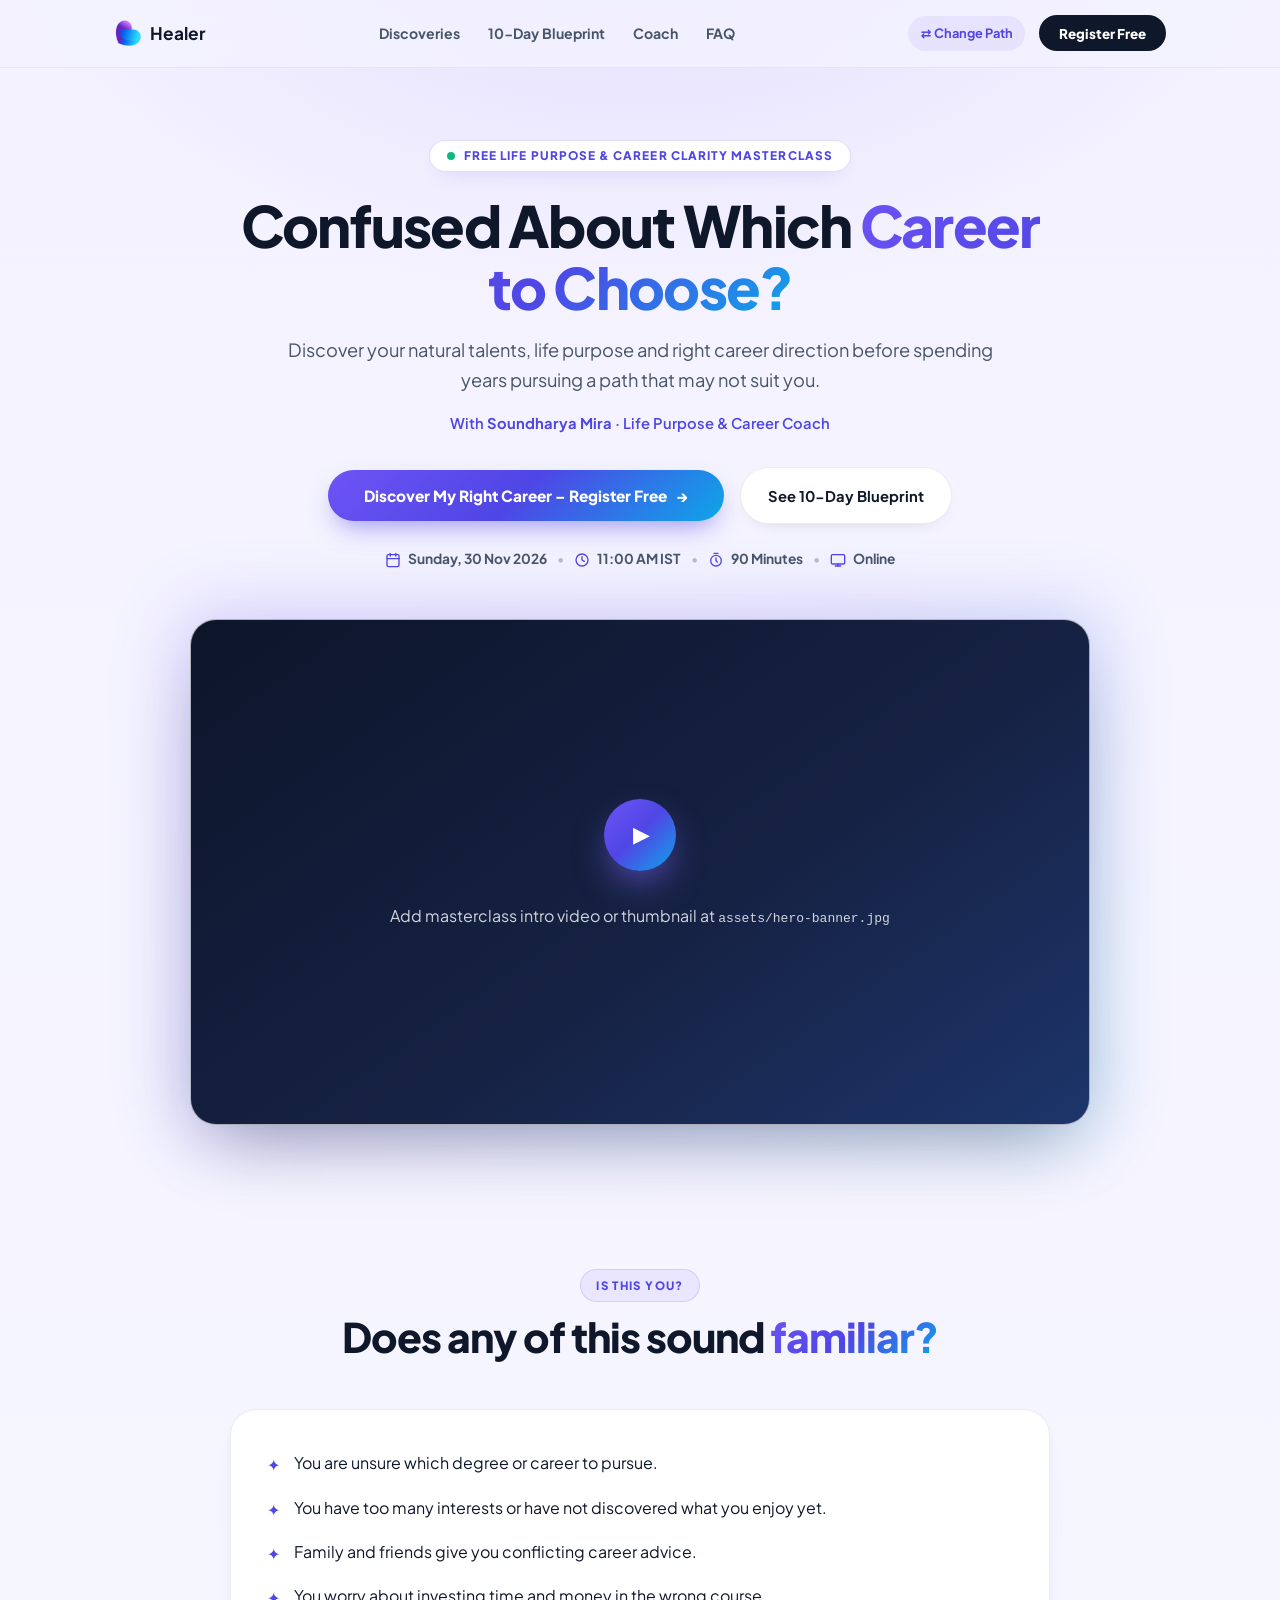
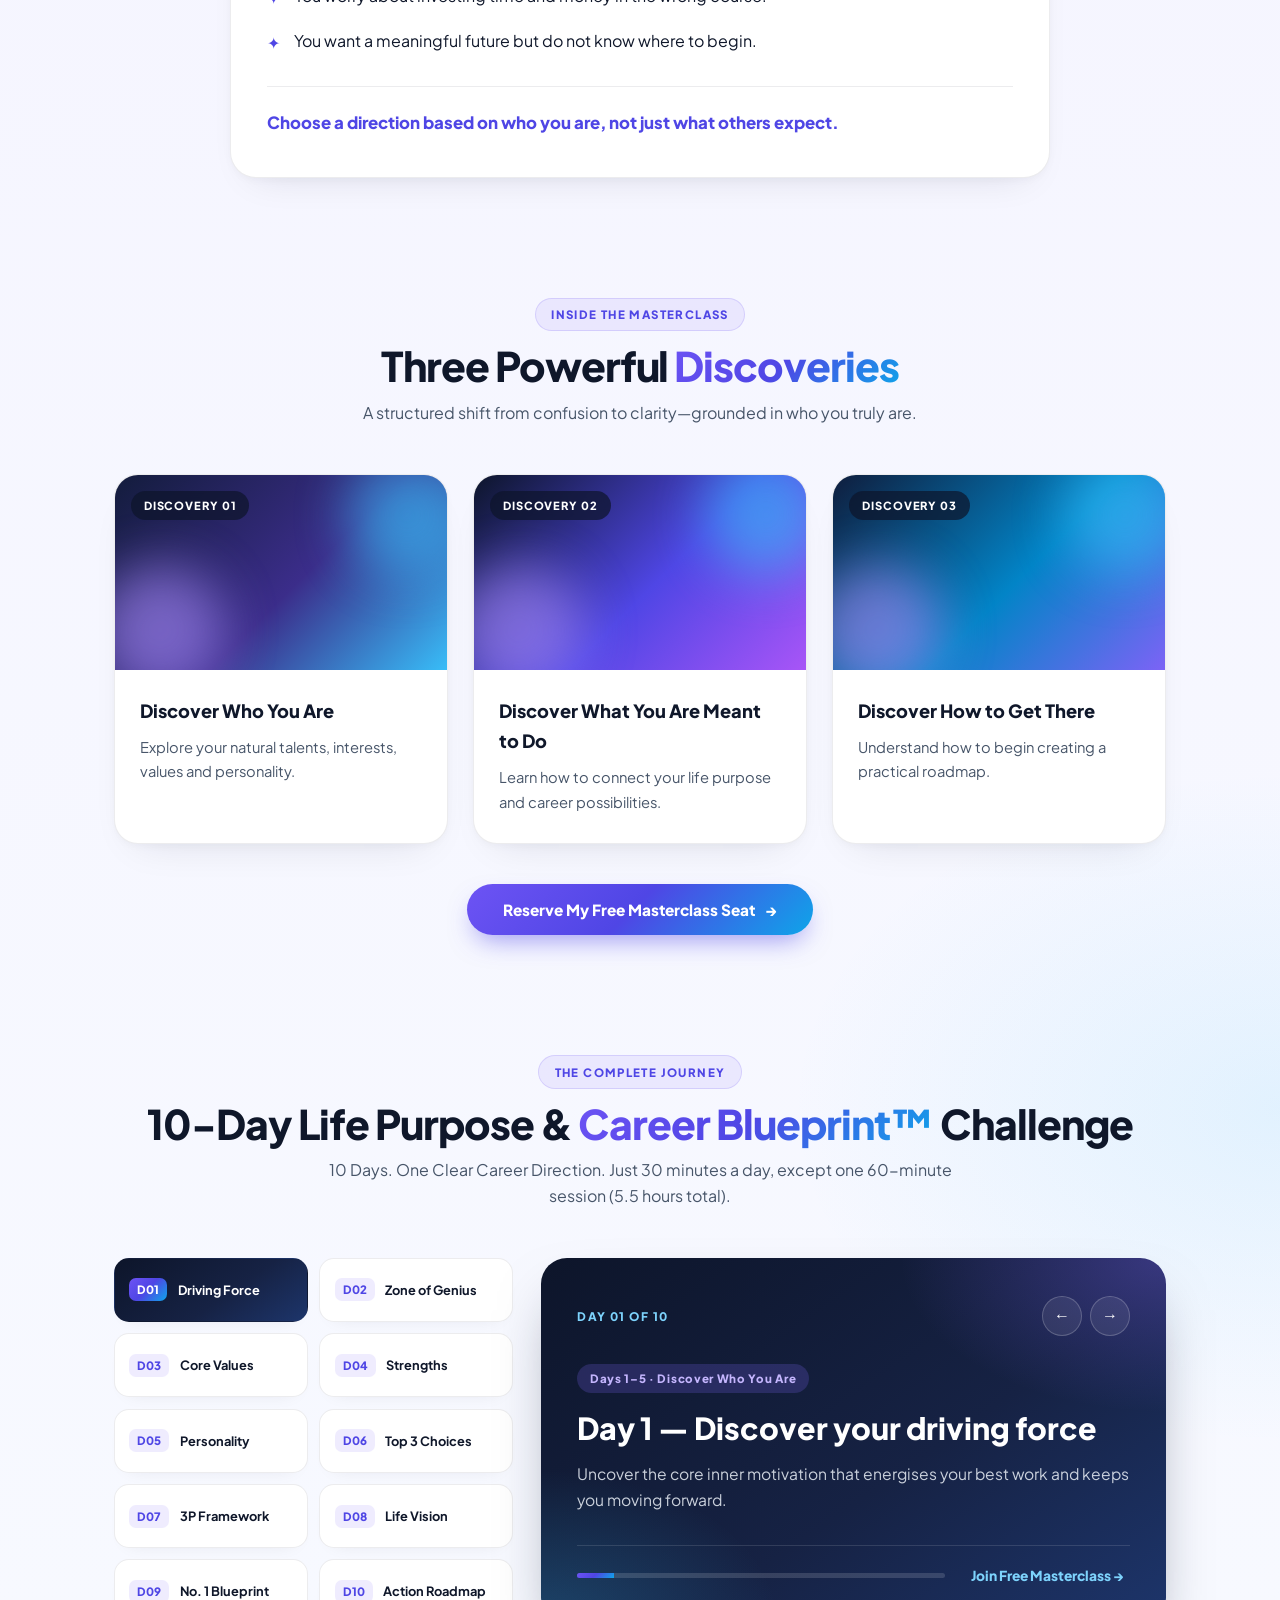
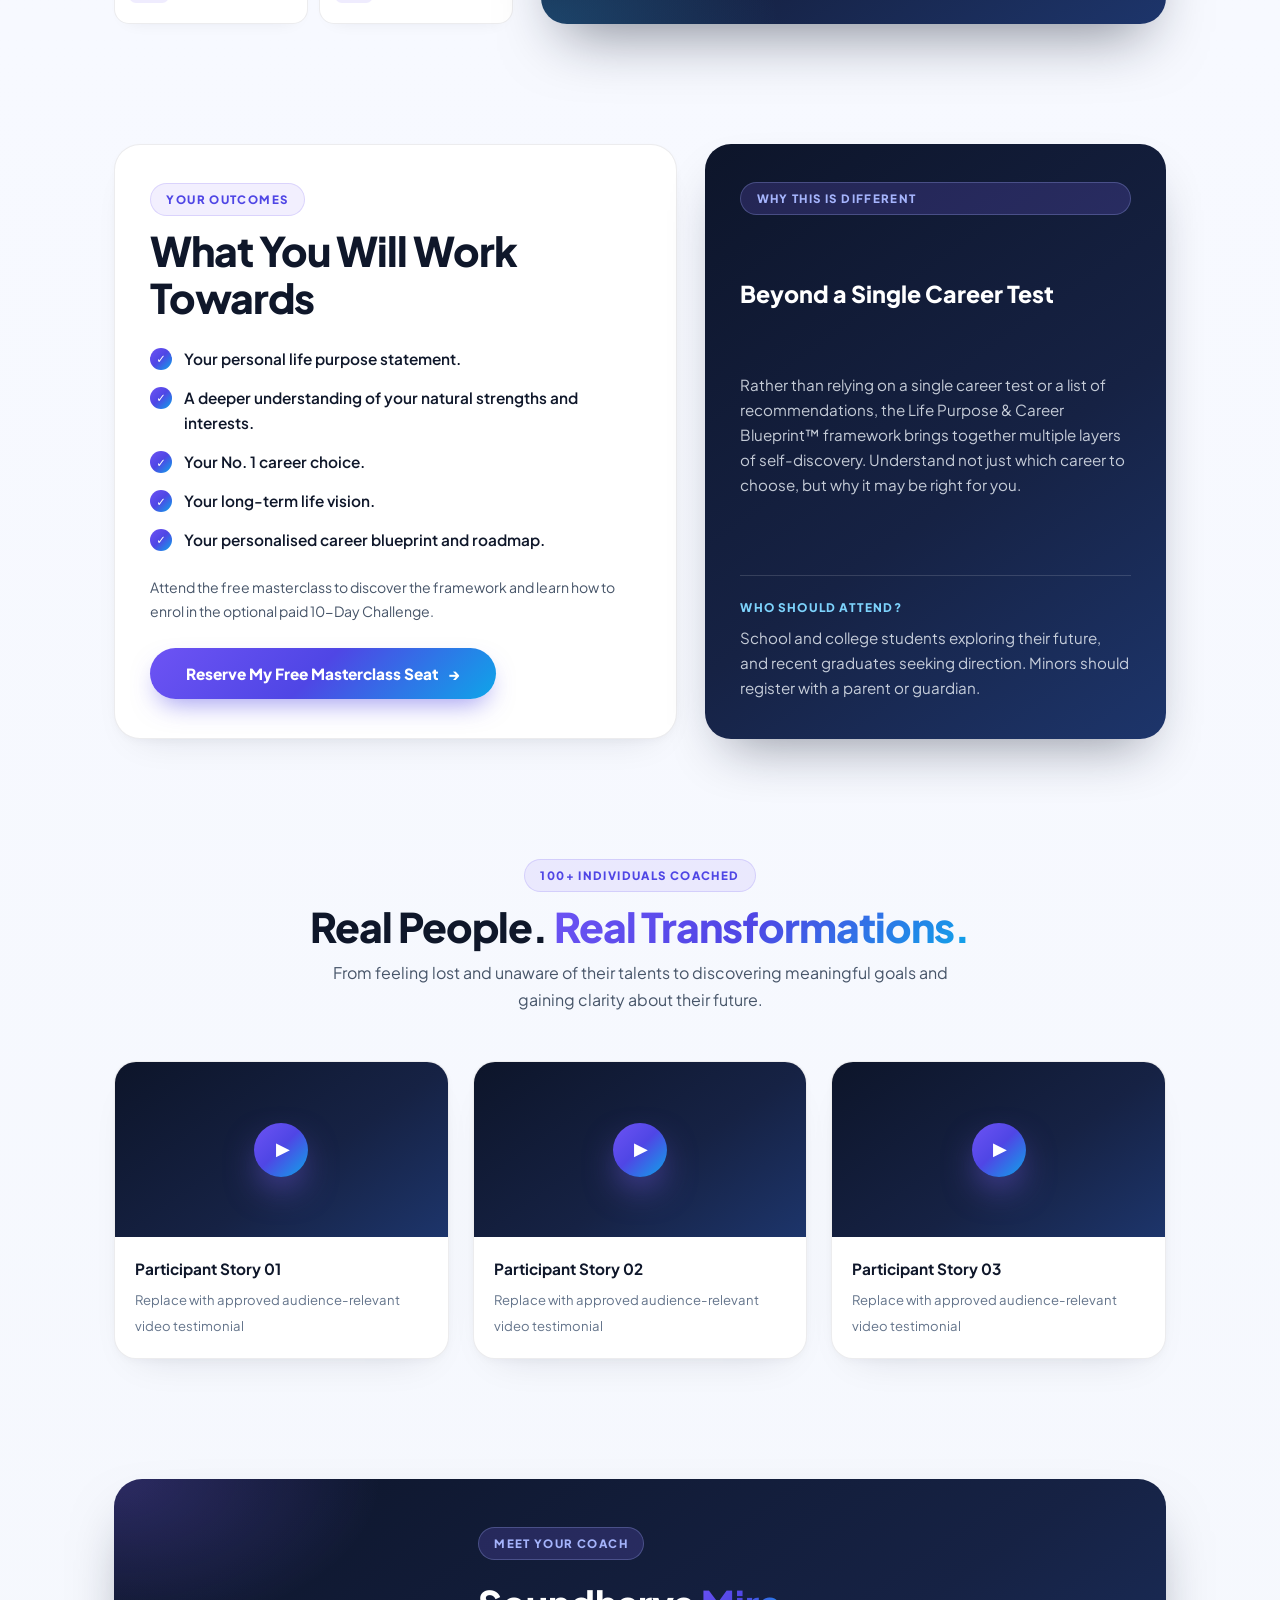
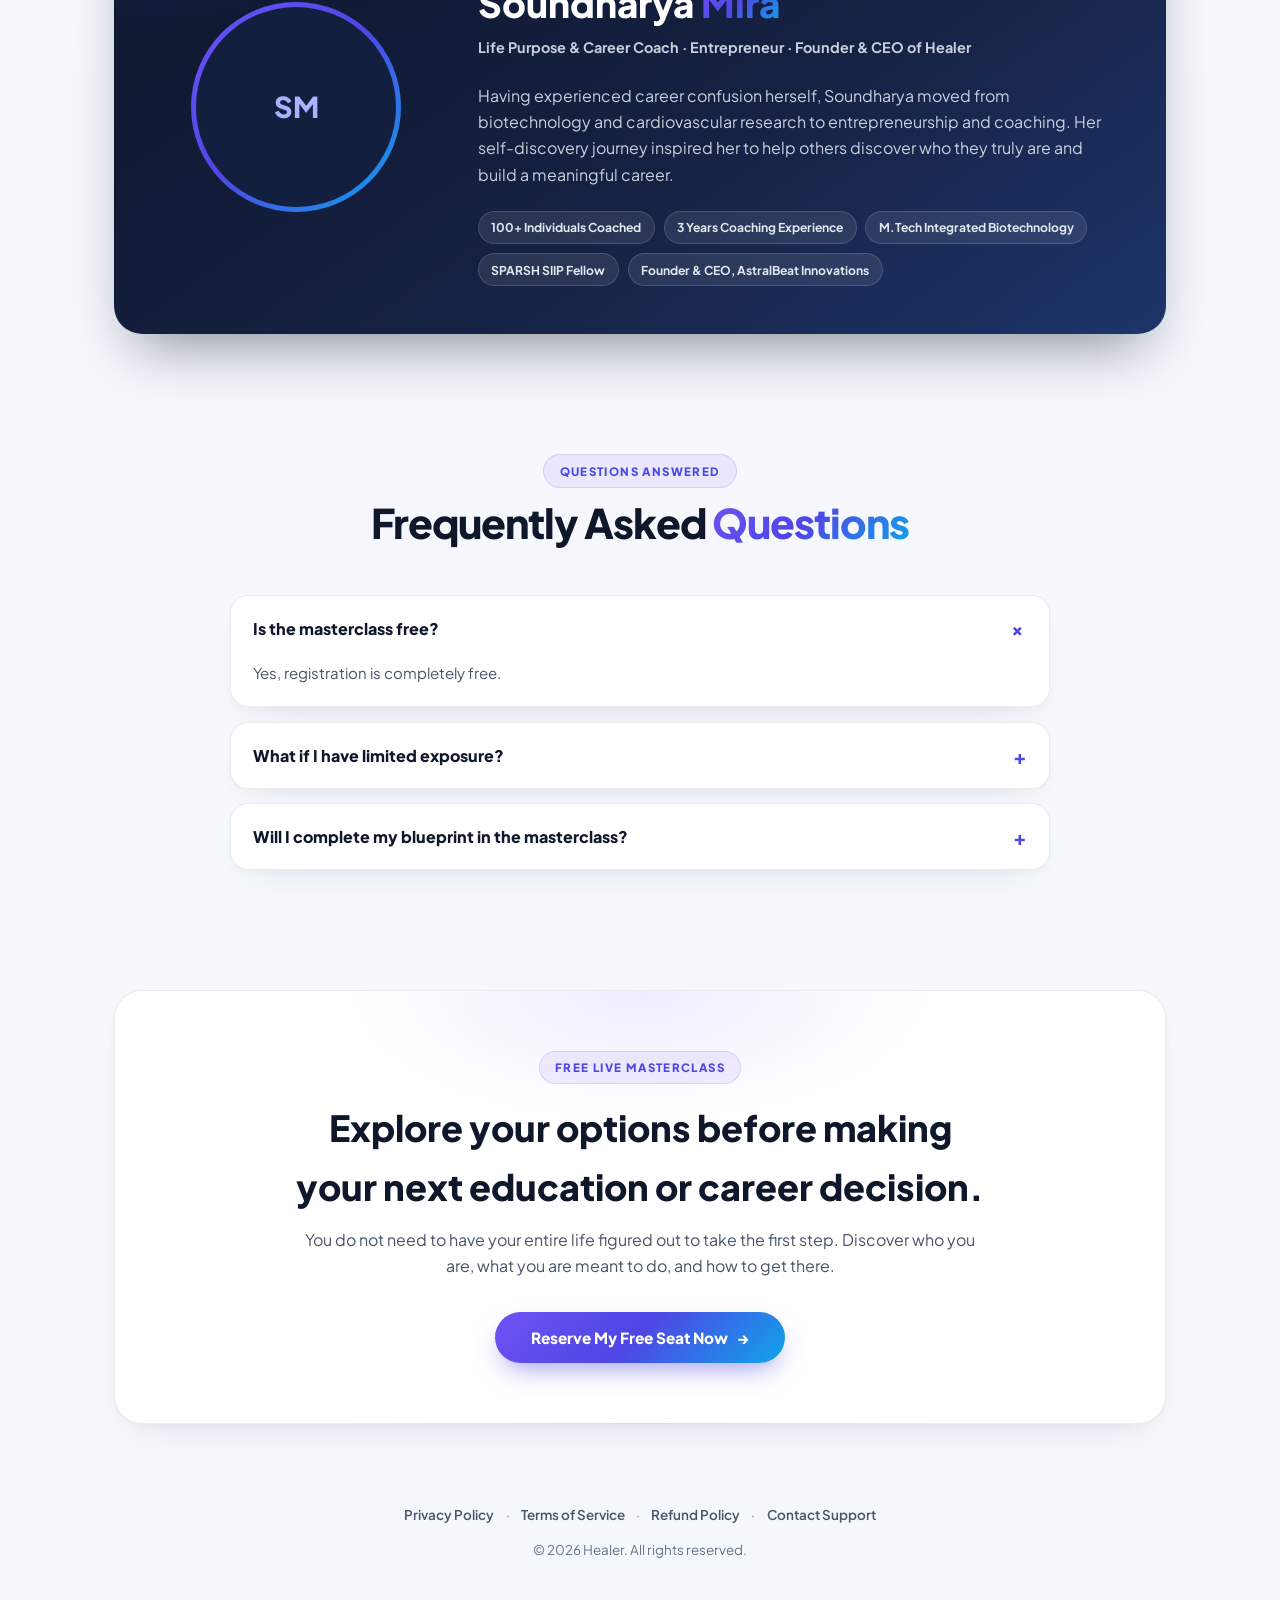
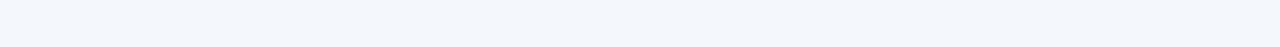
==== workshop.html @ d1a36151 "Redesigned overall website" ====
<!DOCTYPE html>
<html lang="en">

<head>
  <meta charset="UTF-8" />
  <meta name="viewport" content="width=device-width, initial-scale=1.0" />
  <title>Healer | FREE Life Purpose & Career Clarity Masterclass</title>
  <link rel="preconnect" href="https://fonts.googleapis.com" />
  <link rel="preconnect" href="https://fonts.gstatic.com" crossorigin />
  <link href="https://fonts.googleapis.com/css2?family=Plus+Jakarta+Sans:wght@400;500;600;700;800&display=swap"
    rel="stylesheet" />
  <link rel="stylesheet" href="styles/style.css" />
</head>

<body data-page="workshop">
  <!-- LIVE READING PROGRESS BAR -->
  <div id="scrollProgress" class="scroll-progress" aria-hidden="true"></div>

  <!-- FLOATING GLASS NAVBAR -->
  <nav class="top-nav">
    <div class="container nav-inner">
      <a href="index.html" class="brand-logo">
        <img src="assests/healer-logo.webp" alt="Healer Logo" class="brand-logo-img" />
        <span><strong>Healer</strong></span>
      </a>

      <div class="nav-links">
        <a href="#discoveries">Discoveries</a>
        <a href="#challenge">10-Day Blueprint</a>
        <a href="#coach">Coach</a>
        <a href="#faq">FAQ</a>
      </div>

      <div class="nav-right-group">
        <a href="index.html" class="change-path-link" title="Switch audience path">⇄ Change Path</a>
        <button type="button" class="btn-nav open-register-modal">Register Free</button>
      </div>
    </div>
  </nav>

  <!-- ========================================================
       01. HERO SECTION
       ======================================================== -->
  <header class="hero-center container">
    <div class="edition-pill reveal">
      <span class="live-dot"></span>
      <span id="heroBadge">FREE LIFE PURPOSE &amp; CAREER CLARITY MASTERCLASS</span>
    </div>

    <h1 id="heroTitle" class="hero-title reveal"></h1>
    <p id="heroSubtitle" class="hero-subtitle reveal"></p>

    <p class="hero-coach-line reveal">
      With <strong>Soundharya Mira</strong> · Life Purpose &amp; Career Coach
    </p>

    <div class="hero-actions reveal">
      <button type="button" id="heroCtaBtn" class="btn-primary open-register-modal"></button>
      <a href="#challenge" class="btn-ghost">See 10-Day Blueprint</a>
    </div>

    <div class="hero-meta-row reveal">
      <span class="meta-chip">
        <svg class="meta-svg" viewBox="0 0 24 24" aria-hidden="true">
          <rect x="3" y="4" width="18" height="18" rx="2" />
          <line x1="16" y1="2" x2="16" y2="6" />
          <line x1="8" y1="2" x2="8" y2="6" />
          <line x1="3" y1="10" x2="21" y2="10" />
        </svg>
        <strong id="metaDate">[Date]</strong>
      </span>
      <span class="dot">•</span>
      <span class="meta-chip">
        <svg class="meta-svg" viewBox="0 0 24 24" aria-hidden="true">
          <circle cx="12" cy="12" r="9" />
          <polyline points="12 7 12 12 15.5 14" />
        </svg>
        <strong id="metaTime">[Time]</strong>
      </span>
      <span class="dot">•</span>
      <span class="meta-chip">
        <svg class="meta-svg" viewBox="0 0 24 24" aria-hidden="true">
          <circle cx="12" cy="13" r="8" />
          <path d="M12 9v4l2 2" />
          <path d="M9 2h6" />
        </svg>
        <strong id="metaDuration">[Duration]</strong>
      </span>
      <span class="dot">•</span>
      <span class="meta-chip">
        <svg class="meta-svg" viewBox="0 0 24 24" aria-hidden="true">
          <rect x="2" y="4" width="20" height="14" rx="2" />
          <line x1="8" y1="21" x2="16" y2="21" />
          <line x1="12" y1="18" x2="12" y2="21" />
        </svg>
        <strong>Online</strong>
      </span>
    </div>

    <!-- HERO VIDEO / BANNER -->
    <div class="hero-video-wrap reveal">
      <div class="video-aura" aria-hidden="true"></div>
      <div class="hero-video-card">
        <img src="assets/hero-banner.jpg" alt="Healer Masterclass Preview" class="hero-media-img"
          onerror="this.style.display='none'; this.nextElementSibling.style.display='flex';" />
        <div class="media-placeholder" style="display: none;">
          <button type="button" class="play-ring open-register-modal" aria-label="Watch preview">▶</button>
          <p>Add masterclass intro video or thumbnail at <code>assets/hero-banner.jpg</code></p>
        </div>
      </div>
    </div>
  </header>

  <main>
    <!-- ========================================================
         02. IS THIS YOU?
         ======================================================== -->
    <section id="isThisYou" class="container section-block">
      <div class="section-head reveal">
        <span class="kicker-tag">Is This You?</span>
        <h2 class="section-title">Does any of this sound <span class="text-gradient">familiar?</span></h2>
      </div>

      <div class="pain-points-card reveal">
        <ul id="painPointsList" class="pain-points-list"></ul>
        <p id="painPointsClosing" class="pain-closing"></p>
      </div>
    </section>

    <!-- ========================================================
         03. THREE POWERFUL DISCOVERIES
         ======================================================== -->
    <section id="discoveries" class="container section-block">
      <div class="section-head reveal">
        <span class="kicker-tag">Inside The Masterclass</span>
        <h2 class="section-title">Three Powerful <span class="text-gradient">Discoveries</span></h2>
        <p class="section-desc">A structured shift from confusion to clarity—grounded in who you truly are.</p>
      </div>

      <div id="discoveriesGrid" class="art-cards-grid"></div>

      <div class="center-cta-row reveal">
        <button type="button" class="btn-primary open-register-modal">Reserve My Free Masterclass Seat</button>
      </div>
    </section>

    <!-- ========================================================
         04. 10-DAY LIFE PURPOSE & CAREER BLUEPRINT™ CHALLENGE
         ======================================================== -->
    <section id="challenge" class="container section-block">
      <div class="section-head reveal">
        <span class="kicker-tag">The Complete Journey</span>
        <h2 class="section-title">10-Day Life Purpose &amp; <span class="text-gradient">Career Blueprint™</span>
          Challenge</h2>
        <p id="challengeSub" class="section-desc"></p>
      </div>

      <div class="secrets-vault reveal">
        <div id="dayPillsGrid" class="secret-pills-grid" role="tablist" aria-label="10-Day Challenge Breakdown"></div>

        <div class="secret-stage" aria-live="polite">
          <div class="stage-top-bar">
            <span id="stageDayBadge" class="stage-badge">DAY 01 OF 10</span>
            <div class="stage-nav-btns">
              <button type="button" id="prevDayBtn" class="stage-arrow" aria-label="Previous day">←</button>
              <button type="button" id="nextDayBtn" class="stage-arrow" aria-label="Next day">→</button>
            </div>
          </div>

          <div id="stageContent" class="stage-content">
            <span id="stagePhase" class="stage-tag"></span>
            <h3 id="stageTitle" class="stage-title"></h3>
            <p id="stageDesc" class="stage-desc"></p>
          </div>

          <div class="stage-footer">
            <div class="stage-progress-track">
              <span id="stageProgressFill" class="stage-progress-fill"></span>
            </div>
            <button type="button" class="stage-cta-link open-register-modal">Join Free Masterclass →</button>
          </div>
        </div>
      </div>
    </section>

    <!-- ========================================================
         05. WHAT YOU WILL WORK TOWARDS + 06. WHY IT'S DIFFERENT
         ======================================================== -->
    <section class="container section-block">
      <div class="outcomes-split reveal">
        <div class="outcomes-box">
          <span class="kicker-tag">Your Outcomes</span>
          <h2 id="outcomesHeading" class="section-title left-title">What You Will Work Towards</h2>
          <ul id="outcomesList" class="outcomes-list"></ul>
          <p id="outcomesNote" class="outcomes-note"></p>
          <button type="button" class="btn-primary open-register-modal">Reserve My Free Masterclass Seat</button>
        </div>

        <div class="different-box">
          <span class="kicker-tag kicker-dark">Why This Is Different</span>
          <h3>Beyond a Single Career Test</h3>
          <p id="differentText"></p>

          <div class="who-box">
            <span class="who-label">Who Should Attend?</span>
            <p id="whoShouldAttend"></p>
          </div>
        </div>
      </div>
    </section>

    <!-- ========================================================
         07. REAL PEOPLE. REAL TRANSFORMATIONS.
         ======================================================== -->
    <section id="testimonials" class="container section-block">
      <div class="section-head reveal">
        <span class="kicker-tag">100+ Individuals Coached</span>
        <h2 class="section-title">Real People. <span class="text-gradient">Real Transformations.</span></h2>
        <p id="testimonialsSub" class="section-desc"></p>
      </div>

      <div class="testimonials-grid reveal">
        <article class="video-testimonial-card">
          <div class="testimonial-thumb">
            <button type="button" class="play-ring small-play" aria-label="Play testimonial 1">▶</button>
          </div>
          <div class="testimonial-caption">
            <strong>Participant Story 01</strong>
            <span>Replace with approved audience-relevant video testimonial</span>
          </div>
        </article>

        <article class="video-testimonial-card">
          <div class="testimonial-thumb">
            <button type="button" class="play-ring small-play" aria-label="Play testimonial 2">▶</button>
          </div>
          <div class="testimonial-caption">
            <strong>Participant Story 02</strong>
            <span>Replace with approved audience-relevant video testimonial</span>
          </div>
        </article>

        <article class="video-testimonial-card">
          <div class="testimonial-thumb">
            <button type="button" class="play-ring small-play" aria-label="Play testimonial 3">▶</button>
          </div>
          <div class="testimonial-caption">
            <strong>Participant Story 03</strong>
            <span>Replace with approved audience-relevant video testimonial</span>
          </div>
        </article>
      </div>
    </section>

    <!-- ========================================================
         08. MEET YOUR COACH (SOUNDHARYA MIRA)
         ======================================================== -->
    <section id="coach" class="container section-block">
      <div class="mentor-card reveal">
        <div class="mentor-photo-col">
          <div class="mentor-avatar-ring">
            <img src="assets/host-photo.jpg" alt="Soundharya Mira - Founder & CEO of Healer" class="mentor-img"
              onerror="this.style.display='none'; this.nextElementSibling.style.display='grid';" />
            <div class="avatar-placeholder" style="display: none;">SM</div>
          </div>
        </div>

        <div class="mentor-copy">
          <span class="kicker-tag kicker-dark">Meet Your Coach</span>
          <h2 class="mentor-title">Soundharya <span class="text-gradient">Mira</span></h2>
          <p class="mentor-role">Life Purpose &amp; Career Coach · Entrepreneur · Founder &amp; CEO of Healer</p>
          <p>
            Having experienced career confusion herself, Soundharya moved from biotechnology and cardiovascular research
            to entrepreneurship and coaching. Her self-discovery journey inspired her to help others discover who they
            truly are and build a meaningful career.
          </p>

          <div class="credentials-pills">
            <span>100+ Individuals Coached</span>
            <span>3 Years Coaching Experience</span>
            <span>M.Tech Integrated Biotechnology</span>
            <span>SPARSH SIIP Fellow</span>
            <span>Founder &amp; CEO, AstralBeat Innovations</span>
          </div>
        </div>
      </div>
    </section>

    <!-- ========================================================
         10. FREQUENTLY ASKED QUESTIONS
         ======================================================== -->
    <section id="faq" class="container section-block">
      <div class="section-head reveal">
        <span class="kicker-tag">Questions Answered</span>
        <h2 class="section-title">Frequently Asked <span class="text-gradient">Questions</span></h2>
      </div>

      <div id="faqList" class="faq-list reveal"></div>
    </section>

    <!-- ========================================================
         11. FINAL CALL TO ACTION
         ======================================================== -->
    <section class="container section-block final-section">
      <div class="final-cta-banner reveal">
        <span class="kicker-tag">Free Live Masterclass</span>
        <h2 id="finalCtaHeading"></h2>
        <p id="finalCtaSub"></p>
        <button type="button" id="finalCtaBtn" class="btn-primary open-register-modal">Reserve My Free Seat Now</button>
      </div>
    </section>
  </main>

  <!-- FOOTER WITH POLICIES -->
  <footer class="site-footer container">
    <div class="footer-links">
      <a href="#privacy">Privacy Policy</a>
      <span>·</span>
      <a href="#terms">Terms of Service</a>
      <span>·</span>
      <a href="#refund">Refund Policy</a>
      <span>·</span>
      <a href="mailto:support@healer.in">Contact Support</a>
    </div>
    <p>© 2026 Healer. All rights reserved.</p>
  </footer>

  <!-- STICKY MOBILE CTA BAR -->
  <div class="mobile-sticky-cta">
    <button type="button" class="btn-primary full-width open-register-modal">Reserve My Free Seat Now</button>
  </div>

  <!-- ========================================================
       REGISTRATION MODAL (WITH CONSENT & GUARDIAN SUPPORT)
       ======================================================== -->
  <div id="registerModal" class="modal-overlay" aria-hidden="true">
    <div class="modal-card" role="dialog" aria-modal="true" aria-labelledby="modalTitle">
      <button type="button" class="modal-close" id="closeModalBtn" aria-label="Close modal">✕</button>
      <span id="modalAudienceTag" class="kicker-tag">Free Masterclass</span>
      <h3 id="modalTitle" class="modal-title">Reserve Your Free Seat</h3>
      <p class="modal-desc">Enter your details to receive your joining link and session reminders.</p>

      <form id="registerForm" class="register-form">
        <label>
          <span id="nameFieldLabel">Full Name</span>
          <input type="text" name="name" placeholder="Enter your full name" required />
        </label>

        <label id="participantNameField" hidden>
          Student / Child's Name (Participant)
          <input type="text" name="participantName" placeholder="Enter student's name" />
        </label>

        <label>
          Email Address
          <input type="email" name="email" placeholder="you@example.com" required />
        </label>

        <label>
          WhatsApp Number
          <input type="tel" name="whatsapp" placeholder="+91 98765 43210" required />
        </label>

        <label class="consent-row">
          <input type="checkbox" name="consent" required />
          <span>I agree to receive masterclass joining details &amp; reminders via Email and WhatsApp, and accept the
            Privacy Policy.</span>
        </label>

        <button type="submit" class="btn-primary full-width">Confirm Free Registration</button>
      </form>

      <div id="registerSuccess" class="register-success" hidden>
        <div class="success-icon">✓</div>
        <h4>You're Registered!</h4>
        <p>Your free seat for the <strong>Life Purpose &amp; Career Clarity Masterclass</strong> is confirmed. Joining
          details will be sent to your email and WhatsApp.</p>
      </div>
    </div>
  </div>

  <script src="scripts/audiences-data.js"></script>
  <script src="scripts/main.js"></script>
</body>

</html>
---- styles/style.css ----
/* ========================================================
   HEALER – 5-AUDIENCE FUNNEL (ENTRY + WORKSHOP THEME)
   ======================================================== */

:root {
  --surface: #ffffff;
  --ink: #0f172a;
  --body: #475569;
  --muted: #64748b;
  --purple: #7c63f6;
  --indigo: #4f46e5;
  --sky: #38bdf8;
  --grad: linear-gradient(135deg, #6d53f4 0%, #4f46e5 48%, #0ea5e9 100%);
  --navy: linear-gradient(145deg, #0d152a 0%, #162244 58%, #1d356b 100%);
  --card-border: 1px solid rgba(15, 23, 42, 0.08);
  --card-shadow: 0 18px 40px -24px rgba(15, 23, 42, 0.14), 0 3px 10px -2px rgba(15, 23, 42, 0.04);
  --card-shadow-hover: 0 28px 54px -20px rgba(79, 70, 229, 0.24), 0 8px 18px -6px rgba(15, 23, 42, 0.08);
}

*,
*::before,
*::after {
  box-sizing: border-box;
}

html {
  scroll-behavior: smooth;
}

body {
  margin: 0;
  font-family: "Plus Jakarta Sans", system-ui, -apple-system, sans-serif;
  color: var(--ink);
  background:
    radial-gradient(920px 540px at 50% -80px, rgba(124, 99, 246, 0.14), transparent 70%),
    radial-gradient(700px 480px at 100% 42%, rgba(56, 189, 248, 0.11), transparent 70%),
    linear-gradient(180deg, #f4f2ff 0%, #f7f9ff 50%, #f4f7fc 100%);
  min-height: 100vh;
  overflow-x: hidden;
  line-height: 1.65;
}

.scroll-progress {
  position: fixed;
  top: 0;
  left: 0;
  z-index: 60;
  height: 3.5px;
  width: 0%;
  background: var(--grad);
  transition: width 0.08s linear;
}

.container {
  max-width: 1100px;
  margin: 0 auto;
  padding: 0 1.5rem;
}

.section-block {
  padding-top: 7.5rem;
}

.final-section {
  padding-bottom: 2rem;
}

.text-gradient {
  background: var(--grad);
  -webkit-background-clip: text;
  background-clip: text;
  color: transparent;
}

.reveal {
  opacity: 0;
  transform: translateY(24px);
  transition:
    opacity 0.65s cubic-bezier(0.22, 1, 0.36, 1) var(--delay, 0ms),
    transform 0.65s cubic-bezier(0.22, 1, 0.36, 1) var(--delay, 0ms);
}

.reveal.is-visible {
  opacity: 1;
  transform: translateY(0);
}

/* ========================================================
   NAVBAR & BUTTONS
   ======================================================== */

.top-nav {
  position: sticky;
  top: 0;
  z-index: 40;
  padding: 0.95rem 0;
  background: rgba(244, 242, 255, 0.84);
  backdrop-filter: blur(14px);
  -webkit-backdrop-filter: blur(14px);
  border-bottom: 1px solid rgba(15, 23, 42, 0.06);
}

.nav-inner {
  display: flex;
  align-items: center;
  justify-content: space-between;
  gap: 1rem;
}

.brand-logo {
  display: inline-flex;
  align-items: center;
  gap: 0.55rem;
  text-decoration: none;
  color: var(--ink);
  font-size: 1.08rem;
}

.brand-logo-img {
  height: 30px;
  width: auto;
  object-fit: contain;
  display: block;
}

.nav-pill-tag {
  font-size: 0.78rem;
  font-weight: 700;
  color: var(--indigo);
  background: rgba(124, 99, 246, 0.1);
  padding: 0.36rem 0.9rem;
  border-radius: 999px;
}

.nav-links {
  display: flex;
  gap: 1.75rem;
}

.nav-links a {
  text-decoration: none;
  font-size: 0.88rem;
  font-weight: 700;
  color: var(--body);
}

.nav-links a:hover {
  color: var(--indigo);
}

.nav-right-group {
  display: flex;
  align-items: center;
  gap: 0.85rem;
}

.change-path-link {
  font-size: 0.8rem;
  font-weight: 700;
  color: var(--indigo);
  text-decoration: none;
  padding: 0.45rem 0.8rem;
  border-radius: 999px;
  background: rgba(124, 99, 246, 0.1);
}

.change-path-link:hover {
  background: rgba(124, 99, 246, 0.18);
}

.btn-nav {
  border: none;
  cursor: pointer;
  font-family: inherit;
  font-size: 0.84rem;
  font-weight: 800;
  color: #ffffff;
  background: var(--ink);
  padding: 0.6rem 1.25rem;
  border-radius: 999px;
  transition: transform 0.2s ease, background 0.2s ease;
}

.btn-nav:hover {
  background: var(--indigo);
  transform: translateY(-2px);
}

.btn-primary {
  position: relative;
  overflow: hidden;
  border: none;
  cursor: pointer;
  font-family: inherit;
  font-size: 0.96rem;
  font-weight: 800;
  color: #ffffff;
  display: inline-flex;
  align-items: center;
  justify-content: center;
  gap: 0.6rem;
  padding: 1rem 2.25rem;
  border-radius: 999px;
  background: var(--grad);
  box-shadow: 0 12px 26px -8px rgba(79, 70, 229, 0.55);
  transition: transform 0.25s ease, box-shadow 0.25s ease, opacity 0.2s ease;
}

.btn-primary::after {
  content: "→";
  transition: transform 0.25s ease;
}

.btn-primary:hover:not(:disabled) {
  transform: translateY(-3px);
  box-shadow: 0 18px 34px -8px rgba(79, 70, 229, 0.62), 0 0 0 6px rgba(124, 99, 246, 0.16);
}

.btn-primary:hover:not(:disabled)::after {
  transform: translateX(4px);
}

.btn-primary:disabled {
  opacity: 0.45;
  cursor: not-allowed;
  box-shadow: none;
}

.btn-primary.full-width {
  width: 100%;
}

.btn-ghost {
  display: inline-flex;
  align-items: center;
  justify-content: center;
  padding: 0.96rem 1.7rem;
  border-radius: 999px;
  font-size: 0.92rem;
  font-weight: 700;
  color: var(--ink);
  text-decoration: none;
  background: #ffffff;
  border: var(--card-border);
  box-shadow: 0 8px 18px -12px rgba(15, 23, 42, 0.18);
  transition: transform 0.2s ease, border-color 0.2s ease;
}

.btn-ghost:hover {
  transform: translateY(-2px);
  border-color: rgba(124, 99, 246, 0.35);
}

.kicker-tag {
  display: inline-block;
  font-size: 0.72rem;
  font-weight: 800;
  letter-spacing: 0.12em;
  text-transform: uppercase;
  color: var(--indigo);
  background: rgba(124, 99, 246, 0.1);
  border: 1px solid rgba(124, 99, 246, 0.2);
  padding: 0.38rem 0.95rem;
  border-radius: 999px;
}

.kicker-dark {
  color: #a5b4fc;
  background: rgba(124, 99, 246, 0.2);
  border-color: rgba(165, 180, 252, 0.28);
}

.edition-pill {
  display: inline-flex;
  align-items: center;
  justify-content: center;
  gap: 0.55rem;
  max-width: 100%;
  text-align: center;
  line-height: 1.35;
  font-size: 0.74rem;
  font-weight: 800;
  letter-spacing: 0.09em;
  color: var(--indigo);
  background: #ffffff;
  border: 1px solid rgba(124, 99, 246, 0.22);
  padding: 0.46rem 1.05rem;
  border-radius: 999px;
  box-shadow: 0 8px 20px -12px rgba(79, 70, 229, 0.3);
}

.live-dot {
  width: 8px;
  height: 8px;
  border-radius: 50%;
  flex-shrink: 0;
  aspect-ratio: 1 / 1;
  background: #10b981;
  animation: pulseDot 2s infinite;
}

@keyframes pulseDot {
  0% {
    box-shadow: 0 0 0 0 rgba(16, 185, 129, 0.55);
  }

  70% {
    box-shadow: 0 0 0 8px rgba(16, 185, 129, 0);
  }

  100% {
    box-shadow: 0 0 0 0 rgba(16, 185, 129, 0);
  }
}

/* ========================================================
   COMMON ENTRY PAGE (index.html)
   ======================================================== */

.entry-main {
  text-align: center;
  padding-top: 4rem;
  padding-bottom: 3rem;
  max-width: 860px;
}

.entry-title {
  font-size: clamp(2rem, 4.6vw, 3.35rem);
  font-weight: 800;
  line-height: 1.12;
  letter-spacing: -0.03em;
  margin: 1.35rem auto 1rem;
}

.entry-subtitle {
  font-size: 1.08rem;
  color: var(--body);
  max-width: 50ch;
  margin: 0 auto 2.75rem;
}

.selector-prompt {
  font-size: 1.2rem;
  font-weight: 800;
  margin: 0 0 1.4rem;
}

.identity-grid {
  display: grid;
  grid-template-columns: repeat(2, minmax(0, 1fr));
  gap: 1rem;
  text-align: left;
}

.identity-card {
  display: flex;
  align-items: center;
  gap: 1rem;
  width: 100%;
  padding: 1.25rem 1.35rem;
  border-radius: 20px;
  background: #ffffff;
  border: 2px solid rgba(15, 23, 42, 0.08);
  cursor: pointer;
  font-family: inherit;
  text-align: left;
  box-shadow: var(--card-shadow);
  transition: transform 0.22s ease, border-color 0.22s ease, box-shadow 0.22s ease, background 0.22s ease;
}

.identity-card-wide {
  grid-column: span 2;
}

.identity-card:hover {
  transform: translateY(-3px);
  border-color: rgba(124, 99, 246, 0.45);
}

.identity-card.is-selected {
  background: var(--navy);
  border-color: transparent;
  color: #ffffff;
  box-shadow: 0 22px 44px -18px rgba(15, 23, 42, 0.5);
}

.identity-icon {
  width: 46px;
  height: 46px;
  flex-shrink: 0;
  border-radius: 14px;
  display: grid;
  place-items: center;
  font-size: 1.3rem;
  background: rgba(124, 99, 246, 0.1);
}

.identity-card.is-selected .identity-icon {
  background: rgba(255, 255, 255, 0.14);
}

.identity-text {
  flex: 1;
}

.identity-text strong {
  display: block;
  font-size: 1.02rem;
  font-weight: 800;
  margin-bottom: 0.15rem;
}

.identity-text span {
  display: block;
  font-size: 0.86rem;
  color: var(--body);
}

.identity-card.is-selected .identity-text span {
  color: rgba(226, 232, 240, 0.85);
}

.identity-check {
  width: 26px;
  height: 26px;
  flex-shrink: 0;
  border-radius: 50%;
  display: grid;
  place-items: center;
  font-size: 0.8rem;
  font-weight: 800;
  border: 2px solid rgba(15, 23, 42, 0.16);
  color: transparent;
}

.identity-card.is-selected .identity-check {
  background: var(--grad);
  border-color: transparent;
  color: #ffffff;
}

.entry-cta-wrap {
  margin-top: 2.25rem;
}

.selection-hint {
  font-size: 0.84rem;
  color: var(--muted);
  margin: 0.9rem 0 0;
}

.entry-tagline {
  margin-top: 3rem;
  font-size: 0.95rem;
  font-weight: 700;
  color: var(--indigo);
}

/* ========================================================
   WORKSHOP PAGE – HERO, PAIN POINTS & 3 DISCOVERIES
   ======================================================== */

.hero-center {
  text-align: center;
  padding-top: 4.5rem;
  padding-bottom: 1.5rem;
}

.hero-title {
  font-size: clamp(2.1rem, 4.8vw, 3.55rem);
  font-weight: 800;
  line-height: 1.1;
  letter-spacing: -0.03em;
  max-width: 20ch;
  margin: 1.35rem auto 1rem;
}

.hero-subtitle {
  font-size: clamp(1rem, 1.8vw, 1.14rem);
  color: var(--body);
  max-width: 56ch;
  margin: 0 auto 1rem;
}

.hero-coach-line {
  font-size: 0.92rem;
  color: var(--indigo);
  font-weight: 600;
  margin: 0 0 2rem;
}

.hero-actions {
  display: flex;
  align-items: center;
  justify-content: center;
  flex-wrap: wrap;
  gap: 1rem;
  margin-bottom: 1.5rem;
}

.hero-meta-row {
  display: inline-flex;
  align-items: center;
  justify-content: center;
  flex-wrap: wrap;
  gap: 0.65rem;
  font-size: 0.86rem;
  color: var(--body);
  margin-bottom: 3rem;
}

.hero-meta-row .dot {
  opacity: 0.35;
}

.hero-video-wrap {
  position: relative;
  max-width: 900px;
  margin: 0 auto;
}

.video-aura {
  position: absolute;
  inset: -14px;
  border-radius: 34px;
  background: var(--grad);
  opacity: 0.2;
  filter: blur(34px);
  z-index: 0;
  pointer-events: none;
}

.hero-video-card {
  position: relative;
  z-index: 1;
  border-radius: 26px;
  overflow: hidden;
  aspect-ratio: 16 / 9;
  background: var(--navy);
  border: 1px solid rgba(255, 255, 255, 0.65);
  box-shadow: 0 34px 70px -26px rgba(15, 23, 42, 0.36);
}

.hero-media-img {
  width: 100%;
  height: 100%;
  object-fit: cover;
  display: block;
}

.media-placeholder {
  width: 100%;
  height: 100%;
  flex-direction: column;
  align-items: center;
  justify-content: center;
  gap: 1rem;
  color: rgba(241, 245, 249, 0.85);
  padding: 2rem;
}

.play-ring {
  width: 72px;
  height: 72px;
  border: none;
  border-radius: 50%;
  cursor: pointer;
  flex-shrink: 0;
  aspect-ratio: 1 / 1;
  padding: 0;
  padding-left: 3px;
  line-height: 1;
  display: inline-flex;
  align-items: center;
  justify-content: center;
  font-size: 1.4rem;
  color: #ffffff;
  background: var(--grad);
  box-shadow: 0 16px 36px -8px rgba(124, 99, 246, 0.7);
  transition: transform 0.25s ease;
}

.play-ring:hover {
  transform: scale(1.08);
}

.play-ring.small-play {
  width: 54px;
  height: 54px;
  font-size: 1.1rem;
}

.section-head {
  text-align: center;
  margin-bottom: 3rem;
}

.section-title {
  font-size: clamp(1.8rem, 3.4vw, 2.55rem);
  font-weight: 800;
  letter-spacing: -0.025em;
  line-height: 1.15;
  margin: 0.75rem auto 0.6rem;
}

.section-title.left-title {
  text-align: left;
  margin-left: 0;
}

.section-desc {
  color: var(--body);
  max-width: 56ch;
  margin: 0 auto;
}

/* 02. Pain Points Card */
.pain-points-card {
  max-width: 820px;
  margin: 0 auto;
  padding: 2.5rem 2.25rem;
  border-radius: 26px;
  background: #ffffff;
  border: var(--card-border);
  box-shadow: var(--card-shadow);
}

.pain-points-list {
  list-style: none;
  padding: 0;
  margin: 0;
  display: grid;
  gap: 1rem;
}

.pain-points-list li {
  display: flex;
  align-items: flex-start;
  gap: 0.85rem;
  font-size: 1rem;
  color: var(--ink);
}

.pain-check {
  color: var(--indigo);
  font-weight: 800;
  flex-shrink: 0;
  margin-top: 2px;
}

.pain-closing {
  margin: 1.85rem 0 0;
  padding-top: 1.4rem;
  border-top: 1px solid rgba(15, 23, 42, 0.08);
  font-size: 1.05rem;
  font-weight: 800;
  color: var(--indigo);
}

/* 03. 3 Discoveries Art Cards */
.art-cards-grid {
  display: grid;
  grid-template-columns: repeat(3, minmax(0, 1fr));
  gap: 1.6rem;
}

.art-card {
  border-radius: 24px;
  overflow: hidden;
  background: #ffffff;
  border: var(--card-border);
  box-shadow: var(--card-shadow);
  transition: transform 0.3s ease, box-shadow 0.3s ease, border-color 0.25s ease;
}

.art-card:hover {
  transform: translateY(-7px);
  border-color: rgba(124, 99, 246, 0.35);
  box-shadow: var(--card-shadow-hover);
}

.art-media-box {
  position: relative;
  height: 195px;
  overflow: hidden;
}

.art-fallback-1 {
  background: linear-gradient(135deg, #131c3c 0%, #3b2d8a 55%, #38bdf8 100%);
}

.art-fallback-2 {
  background: linear-gradient(135deg, #0d152a 0%, #4f46e5 55%, #a855f7 100%);
}

.art-fallback-3 {
  background: linear-gradient(135deg, #0f1d3d 0%, #0284c7 55%, #7c63f6 100%);
}

.art-img {
  position: relative;
  z-index: 2;
  width: 100%;
  height: 100%;
  object-fit: cover;
  display: block;
}

.art-orb {
  position: absolute;
  border-radius: 50%;
  filter: blur(26px);
  opacity: 0.6;
  z-index: 1;
}

.orb-a {
  width: 120px;
  height: 120px;
  top: -20px;
  right: -20px;
  background: #38bdf8;
}

.orb-b {
  width: 130px;
  height: 130px;
  bottom: -25px;
  left: -20px;
  background: #a78bfa;
}

.day-float-badge {
  position: absolute;
  top: 1rem;
  left: 1rem;
  z-index: 3;
  font-size: 0.7rem;
  font-weight: 800;
  letter-spacing: 0.08em;
  text-transform: uppercase;
  color: #ffffff;
  background: rgba(13, 21, 42, 0.7);
  backdrop-filter: blur(8px);
  padding: 0.32rem 0.8rem;
  border-radius: 999px;
}

.art-card-body {
  padding: 1.65rem 1.55rem 1.85rem;
}

.art-card-body h3 {
  font-size: 1.14rem;
  font-weight: 800;
  margin: 0 0 0.55rem;
}

.art-card-body p {
  font-size: 0.92rem;
  color: var(--body);
  margin: 0;
}

.center-cta-row {
  text-align: center;
  margin-top: 2.5rem;
}

/* ========================================================
   04. 10-DAY BLUEPRINT VAULT
   ======================================================== */

.secrets-vault {
  display: grid;
  grid-template-columns: minmax(260px, 0.78fr) minmax(0, 1.22fr);
  gap: 1.75rem;
  align-items: stretch;
}

.secret-pills-grid {
  display: grid;
  grid-template-columns: repeat(2, 1fr);
  gap: 0.7rem;
}

.secret-pill-btn {
  border: var(--card-border);
  background: #ffffff;
  border-radius: 15px;
  padding: 0.85rem 0.9rem;
  cursor: pointer;
  font-family: inherit;
  text-align: left;
  display: flex;
  align-items: center;
  gap: 0.65rem;
  box-shadow: 0 8px 20px -16px rgba(15, 23, 42, 0.16);
  transition: transform 0.2s ease, border-color 0.2s ease, background 0.2s ease;
}

.secret-pill-btn:hover {
  transform: translateY(-2px);
  border-color: rgba(124, 99, 246, 0.4);
}

.secret-pill-btn.is-active {
  background: var(--navy);
  border-color: transparent;
  color: #ffffff;
}

.pill-num {
  font-size: 0.72rem;
  font-weight: 800;
  color: var(--indigo);
  background: rgba(124, 99, 246, 0.12);
  padding: 0.25rem 0.5rem;
  border-radius: 7px;
}

.secret-pill-btn.is-active .pill-num {
  color: #ffffff;
  background: var(--grad);
}

.pill-short {
  font-size: 0.8rem;
  font-weight: 700;
  color: var(--ink);
  white-space: nowrap;
  overflow: hidden;
  text-overflow: ellipsis;
}

.secret-pill-btn.is-active .pill-short {
  color: #ffffff;
}

.secret-stage {
  display: flex;
  flex-direction: column;
  justify-content: space-between;
  padding: 2.4rem 2.25rem;
  border-radius: 26px;
  color: #ffffff;
  background:
    radial-gradient(380px 220px at 100% 0%, rgba(124, 99, 246, 0.34), transparent 70%),
    radial-gradient(340px 220px at 0% 100%, rgba(56, 189, 248, 0.24), transparent 70%),
    var(--navy);
  box-shadow: 0 30px 60px -22px rgba(15, 23, 42, 0.5);
}

.stage-top-bar {
  display: flex;
  align-items: center;
  justify-content: space-between;
  margin-bottom: 1.75rem;
}

.stage-badge {
  font-size: 0.74rem;
  font-weight: 800;
  letter-spacing: 0.12em;
  color: #7dd3fc;
}

.stage-nav-btns {
  display: flex;
  gap: 0.5rem;
}

.stage-arrow {
  width: 38px;
  height: 38px;
  border-radius: 50%;
  flex-shrink: 0;
  aspect-ratio: 1 / 1;
  display: inline-flex;
  align-items: center;
  justify-content: center;
  padding: 0;
  line-height: 1;
  border: 1px solid rgba(255, 255, 255, 0.18);
  background: rgba(255, 255, 255, 0.08);
  color: #ffffff;
  cursor: pointer;
  font-size: 1rem;
}

.stage-arrow:hover {
  background: var(--grad);
  border-color: transparent;
}

.stage-content {
  animation: stageFade 0.35s ease;
}

@keyframes stageFade {
  from {
    opacity: 0;
    transform: translateY(10px);
  }

  to {
    opacity: 1;
    transform: translateY(0);
  }
}

.stage-tag {
  display: inline-block;
  font-size: 0.72rem;
  font-weight: 800;
  letter-spacing: 0.06em;
  color: #c4b5fd;
  background: rgba(124, 99, 246, 0.22);
  padding: 0.3rem 0.78rem;
  border-radius: 999px;
  margin-bottom: 1rem;
}

.stage-title {
  font-size: clamp(1.4rem, 2.6vw, 1.9rem);
  font-weight: 800;
  line-height: 1.25;
  margin: 0 0 0.9rem;
}

.stage-desc {
  font-size: 0.98rem;
  color: rgba(226, 232, 240, 0.88);
  margin: 0 0 2rem;
}

.stage-footer {
  display: flex;
  align-items: center;
  gap: 1.25rem;
  padding-top: 1.25rem;
  border-top: 1px solid rgba(255, 255, 255, 0.12);
}

.stage-progress-track {
  flex: 1;
  height: 5px;
  border-radius: 999px;
  background: rgba(255, 255, 255, 0.14);
  overflow: hidden;
}

.stage-progress-fill {
  display: block;
  height: 100%;
  width: 10%;
  background: var(--grad);
  transition: width 0.35s ease;
}

.stage-cta-link {
  border: none;
  background: transparent;
  font-family: inherit;
  font-size: 0.86rem;
  font-weight: 800;
  color: #7dd3fc;
  cursor: pointer;
}

/* ========================================================
   05–11. OUTCOMES, TESTIMONIALS, COACH, FAQ & FOOTER
   ======================================================== */

.outcomes-split {
  display: grid;
  grid-template-columns: 1.1fr 0.9fr;
  gap: 1.75rem;
  align-items: stretch;
}

.outcomes-box {
  padding: 2.4rem 2.2rem;
  border-radius: 26px;
  background: #ffffff;
  border: var(--card-border);
  box-shadow: var(--card-shadow);
}

.outcomes-list {
  list-style: none;
  padding: 0;
  margin: 1.5rem 0;
  display: grid;
  gap: 0.85rem;
}

.outcomes-list li {
  display: flex;
  align-items: flex-start;
  gap: 0.75rem;
  font-size: 0.96rem;
  font-weight: 600;
}

.outcome-dot {
  width: 22px;
  height: 22px;
  flex-shrink: 0;
  border-radius: 50%;
  display: grid;
  place-items: center;
  font-size: 0.72rem;
  font-weight: 800;
  color: #ffffff;
  background: var(--grad);
  margin-top: 2px;
}

.outcomes-note {
  font-size: 0.88rem;
  color: var(--body);
  margin: 0 0 1.6rem;
}

.different-box {
  padding: 2.4rem 2.2rem;
  border-radius: 26px;
  color: #ffffff;
  background: var(--navy);
  display: flex;
  flex-direction: column;
  justify-content: space-between;
  box-shadow: 0 26px 54px -22px rgba(15, 23, 42, 0.45);
}

.different-box h3 {
  font-size: 1.45rem;
  font-weight: 800;
  margin: 0.9rem 0 0.75rem;
}

.different-box p {
  color: rgba(226, 232, 240, 0.86);
  font-size: 0.95rem;
  margin: 0;
}

.who-box {
  margin-top: 2rem;
  padding-top: 1.4rem;
  border-top: 1px solid rgba(255, 255, 255, 0.14);
}

.who-label {
  display: block;
  font-size: 0.74rem;
  font-weight: 800;
  letter-spacing: 0.1em;
  text-transform: uppercase;
  color: #7dd3fc;
  margin-bottom: 0.45rem;
}

.testimonials-grid {
  display: grid;
  grid-template-columns: repeat(3, 1fr);
  gap: 1.5rem;
}

.video-testimonial-card {
  border-radius: 22px;
  overflow: hidden;
  background: #ffffff;
  border: var(--card-border);
  box-shadow: var(--card-shadow);
}

.testimonial-thumb {
  height: 175px;
  background: var(--navy);
  display: grid;
  place-items: center;
}

.testimonial-caption {
  padding: 1.2rem 1.25rem;
}

.testimonial-caption strong {
  display: block;
  font-size: 0.96rem;
  margin-bottom: 0.25rem;
}

.testimonial-caption span {
  font-size: 0.82rem;
  color: var(--muted);
}

.mentor-card {
  display: grid;
  grid-template-columns: minmax(200px, 0.6fr) minmax(0, 1.4fr);
  gap: 2.75rem;
  align-items: center;
  padding: 3rem 2.75rem;
  border-radius: 28px;
  color: #ffffff;
  background: radial-gradient(380px 220px at 0% 0%, rgba(124, 99, 246, 0.28), transparent 70%), var(--navy);
  box-shadow: 0 30px 60px -22px rgba(15, 23, 42, 0.5);
}

.mentor-avatar-ring {
  width: 210px;
  height: 210px;
  margin: 0 auto;
  padding: 5px;
  border-radius: 50%;
  background: var(--grad);
}

.mentor-img,
.avatar-placeholder {
  width: 100%;
  height: 100%;
  border-radius: 50%;
  object-fit: cover;
  background: #131f3f;
  place-items: center;
  font-weight: 800;
  font-size: 1.8rem;
  color: #a5b4fc;
}

.mentor-title {
  font-size: clamp(1.65rem, 3vw, 2.3rem);
  font-weight: 800;
  margin: 0.8rem 0 0.2rem;
}

.mentor-role {
  color: #7dd3fc;
  font-weight: 700;
  font-size: 0.9rem;
  margin: 0 0 1rem;
}

.mentor-copy p {
  color: rgba(226, 232, 240, 0.88);
  margin: 0 0 1.4rem;
}

.credentials-pills {
  display: flex;
  flex-wrap: wrap;
  gap: 0.55rem;
}

.credentials-pills span {
  font-size: 0.76rem;
  font-weight: 700;
  color: #e2e8f0;
  background: rgba(255, 255, 255, 0.09);
  border: 1px solid rgba(255, 255, 255, 0.14);
  padding: 0.36rem 0.78rem;
  border-radius: 999px;
}

.faq-list {
  max-width: 820px;
  margin: 0 auto;
  display: grid;
  gap: 0.9rem;
}

.faq-item {
  border-radius: 18px;
  background: #ffffff;
  border: var(--card-border);
  box-shadow: var(--card-shadow);
  overflow: hidden;
}

.faq-trigger {
  width: 100%;
  border: none;
  background: transparent;
  font-family: inherit;
  padding: 1.25rem 1.4rem;
  display: flex;
  align-items: center;
  justify-content: space-between;
  gap: 1rem;
  text-align: left;
  font-size: 1rem;
  font-weight: 800;
  color: var(--ink);
  cursor: pointer;
}

.faq-plus {
  font-size: 1.25rem;
  color: var(--indigo);
  transition: transform 0.25s ease;
}

.faq-item.is-open .faq-plus {
  transform: rotate(45deg);
}

.faq-body {
  max-height: 0;
  overflow: hidden;
  transition: max-height 0.3s ease;
}

.faq-body-inner {
  padding: 0 1.4rem 1.3rem;
  font-size: 0.94rem;
  color: var(--body);
}

.final-cta-banner {
  text-align: center;
  padding: 3.75rem 2rem;
  border-radius: 28px;
  background: radial-gradient(400px 180px at 50% 0%, rgba(124, 99, 246, 0.12), transparent 72%), #ffffff;
  border: var(--card-border);
  box-shadow: var(--card-shadow);
}

.final-cta-banner h2 {
  font-size: clamp(1.6rem, 3vw, 2.25rem);
  font-weight: 800;
  margin: 0.85rem auto 0.65rem;
  max-width: 28ch;
}

.final-cta-banner p {
  color: var(--body);
  max-width: 56ch;
  margin: 0 auto 2rem;
}

.site-footer {
  text-align: center;
  padding: 3rem 1.5rem 4.5rem;
  color: var(--muted);
  font-size: 0.84rem;
}

.footer-links {
  display: flex;
  justify-content: center;
  flex-wrap: wrap;
  gap: 0.7rem;
  margin-bottom: 0.8rem;
}

.footer-links a {
  color: var(--body);
  text-decoration: none;
  font-weight: 600;
}

.footer-links a:hover {
  color: var(--indigo);
}

/* Sticky Mobile CTA */
.mobile-sticky-cta {
  display: none;
  position: fixed;
  bottom: 0;
  left: 0;
  right: 0;
  z-index: 50;
  padding: 0.75rem 1rem;
  background: rgba(255, 255, 255, 0.94);
  backdrop-filter: blur(12px);
  border-top: 1px solid rgba(15, 23, 42, 0.08);
}

/* Modal */
.modal-overlay {
  position: fixed;
  inset: 0;
  z-index: 100;
  display: grid;
  place-items: center;
  padding: 1.25rem;
  background: rgba(15, 23, 42, 0.55);
  backdrop-filter: blur(8px);
  opacity: 0;
  pointer-events: none;
  transition: opacity 0.25s ease;
}

.modal-overlay.is-open {
  opacity: 1;
  pointer-events: auto;
}

.modal-card {
  position: relative;
  width: 100%;
  max-width: 440px;
  padding: 2.2rem 1.9rem;
  border-radius: 24px;
  background: #ffffff;
  box-shadow: 0 32px 70px -20px rgba(15, 23, 42, 0.35);
}

.modal-close {
  position: absolute;
  top: 1.1rem;
  right: 1.1rem;
  width: 34px;
  height: 34px;
  border: none;
  border-radius: 50%;
  background: #f1f5f9;
  color: var(--ink);
  cursor: pointer;
}

.modal-title {
  font-size: 1.45rem;
  font-weight: 800;
  margin: 0.7rem 0 0.35rem;
}

.modal-desc {
  font-size: 0.88rem;
  color: var(--body);
  margin: 0 0 1.35rem;
}

.register-form {
  display: flex;
  flex-direction: column;
  gap: 0.95rem;
}

.register-form label {
  display: flex;
  flex-direction: column;
  gap: 0.38rem;
  font-size: 0.82rem;
  font-weight: 700;
}

.register-form input[type="text"],
.register-form input[type="email"],
.register-form input[type="tel"] {
  font-family: inherit;
  font-size: 0.92rem;
  color: var(--ink);
  background: #f8faff;
  border: 1px solid #dbe4ff;
  border-radius: 12px;
  padding: 0.78rem 0.95rem;
  outline: none;
}

.register-form input:focus {
  border-color: var(--purple);
}

.consent-row {
  flex-direction: row !important;
  align-items: flex-start;
  gap: 0.6rem !important;
  font-weight: 500 !important;
  color: var(--body);
  font-size: 0.78rem !important;
}

.consent-row input {
  margin-top: 3px;
  flex-shrink: 0;
}

.register-success {
  text-align: center;
  padding: 1rem 0;
}

.success-icon {
  width: 52px;
  height: 52px;
  margin: 0 auto 1rem;
  border-radius: 50%;
  display: grid;
  place-items: center;
  font-size: 1.4rem;
  font-weight: 800;
  color: #ffffff;
  background: var(--grad);
}

/* ========================================================
   RESPONSIVE & MOBILE ALIGNMENT
   ======================================================== */

@media (max-width: 920px) {

  .art-cards-grid,
  .secrets-vault,
  .outcomes-split,
  .testimonials-grid,
  .mentor-card {
    grid-template-columns: 1fr;
  }

  .mentor-card {
    text-align: center;
    padding: 2.2rem 1.5rem;
  }

  .credentials-pills {
    justify-content: center;
  }
}

@media (max-width: 640px) {

  .nav-links,
  .nav-pill-tag {
    display: none;
  }

  .section-block {
    padding-top: 5.25rem;
  }

  .identity-grid {
    grid-template-columns: 1fr;
  }

  .identity-card-wide {
    grid-column: span 1;
  }

  .edition-pill {
    font-size: 0.64rem;
    letter-spacing: 0.06em;
    padding: 0.42rem 0.85rem;
  }

  .hero-actions {
    flex-direction: column;
    width: 100%;
  }

  .hero-actions .btn-primary,
  .hero-actions .btn-ghost {
    width: 100%;
    max-width: 290px;
  }

  .hero-meta-row .dot {
    display: none;
  }

  .hero-video-wrap {
    width: 100%;
    overflow: hidden;
    border-radius: 22px;
  }

  .hero-video-card {
    width: 100%;
    aspect-ratio: 16 / 10;
    border-radius: 22px;
  }

  .play-ring {
    width: 56px;
    height: 56px;
    font-size: 1.15rem;
  }

  .pain-points-card,
  .outcomes-box,
  .different-box,
  .secret-stage {
    padding: 1.75rem 1.35rem;
  }

  .secret-pills-grid {
    grid-template-columns: 1fr;
  }

  .mobile-sticky-cta {
    display: block;
  }

  .site-footer {
    padding-bottom: 6rem;
  }
}

/* ========================================================
   CLEAN MINIMAL SVG ICONS, PERFECT CIRCLES & CRISP ARROWS
   ======================================================== */

/* 1. Entry Page Minimal Icons */
.identity-icon svg {
  width: 22px;
  height: 22px;
  fill: none;
  stroke: var(--indigo);
  stroke-width: 1.9;
  stroke-linecap: round;
  stroke-linejoin: round;
  transition: stroke 0.2s ease;
}

.identity-card.is-selected .identity-icon svg {
  stroke: #ffffff;
}

/* 2. Perfect Smooth Circle Checkmark (No Inner Square Glitch) */
.identity-check {
  width: 26px;
  height: 26px;
  border-radius: 50%;
  display: inline-flex;
  align-items: center;
  justify-content: center;
  border: 2px solid rgba(15, 23, 42, 0.18);
  background: transparent;
  overflow: hidden;
  transition: background 0.2s ease, border-color 0.2s ease, transform 0.2s ease;
}

.identity-check svg {
  width: 14px;
  height: 14px;
  fill: none;
  stroke: #ffffff;
  stroke-width: 2.8;
  stroke-linecap: round;
  stroke-linejoin: round;
  opacity: 0;
  transform: scale(0.6);
  transition: opacity 0.2s ease, transform 0.2s ease;
}

.identity-card.is-selected .identity-check {
  border: none;
  background: var(--grad);
  box-shadow: 0 4px 12px rgba(79, 70, 229, 0.45);
}

.identity-card.is-selected .identity-check svg {
  opacity: 1;
  transform: scale(1);
}

/* 3. Hero Meta Simple Line Icons */
.meta-chip {
  display: inline-flex;
  align-items: center;
  gap: 0.42rem;
}

.meta-svg {
  width: 16px;
  height: 16px;
  flex-shrink: 0;
  fill: none;
  stroke: var(--indigo);
  stroke-width: 2;
  stroke-linecap: round;
  stroke-linejoin: round;
}

/* 4. Stage Left/Right Arrows – Dead-Center & Perfect Circle */
.stage-arrow {
  width: 40px;
  height: 40px;
  border-radius: 50%;
  display: inline-flex;
  align-items: center;
  justify-content: center;
  padding: 0;
  border: 1px solid rgba(255, 255, 255, 0.2);
  background: rgba(255, 255, 255, 0.08);
  overflow: hidden;
  transition: background 0.2s ease, border-color 0.2s ease, transform 0.2s ease;
}

.stage-arrow svg {
  width: 18px;
  height: 18px;
  fill: none;
  stroke: #ffffff;
  stroke-width: 2.2;
  stroke-linecap: round;
  stroke-linejoin: round;
}

.stage-arrow:hover {
  border-color: transparent;
  background: var(--grad);
  transform: scale(1.06);
}
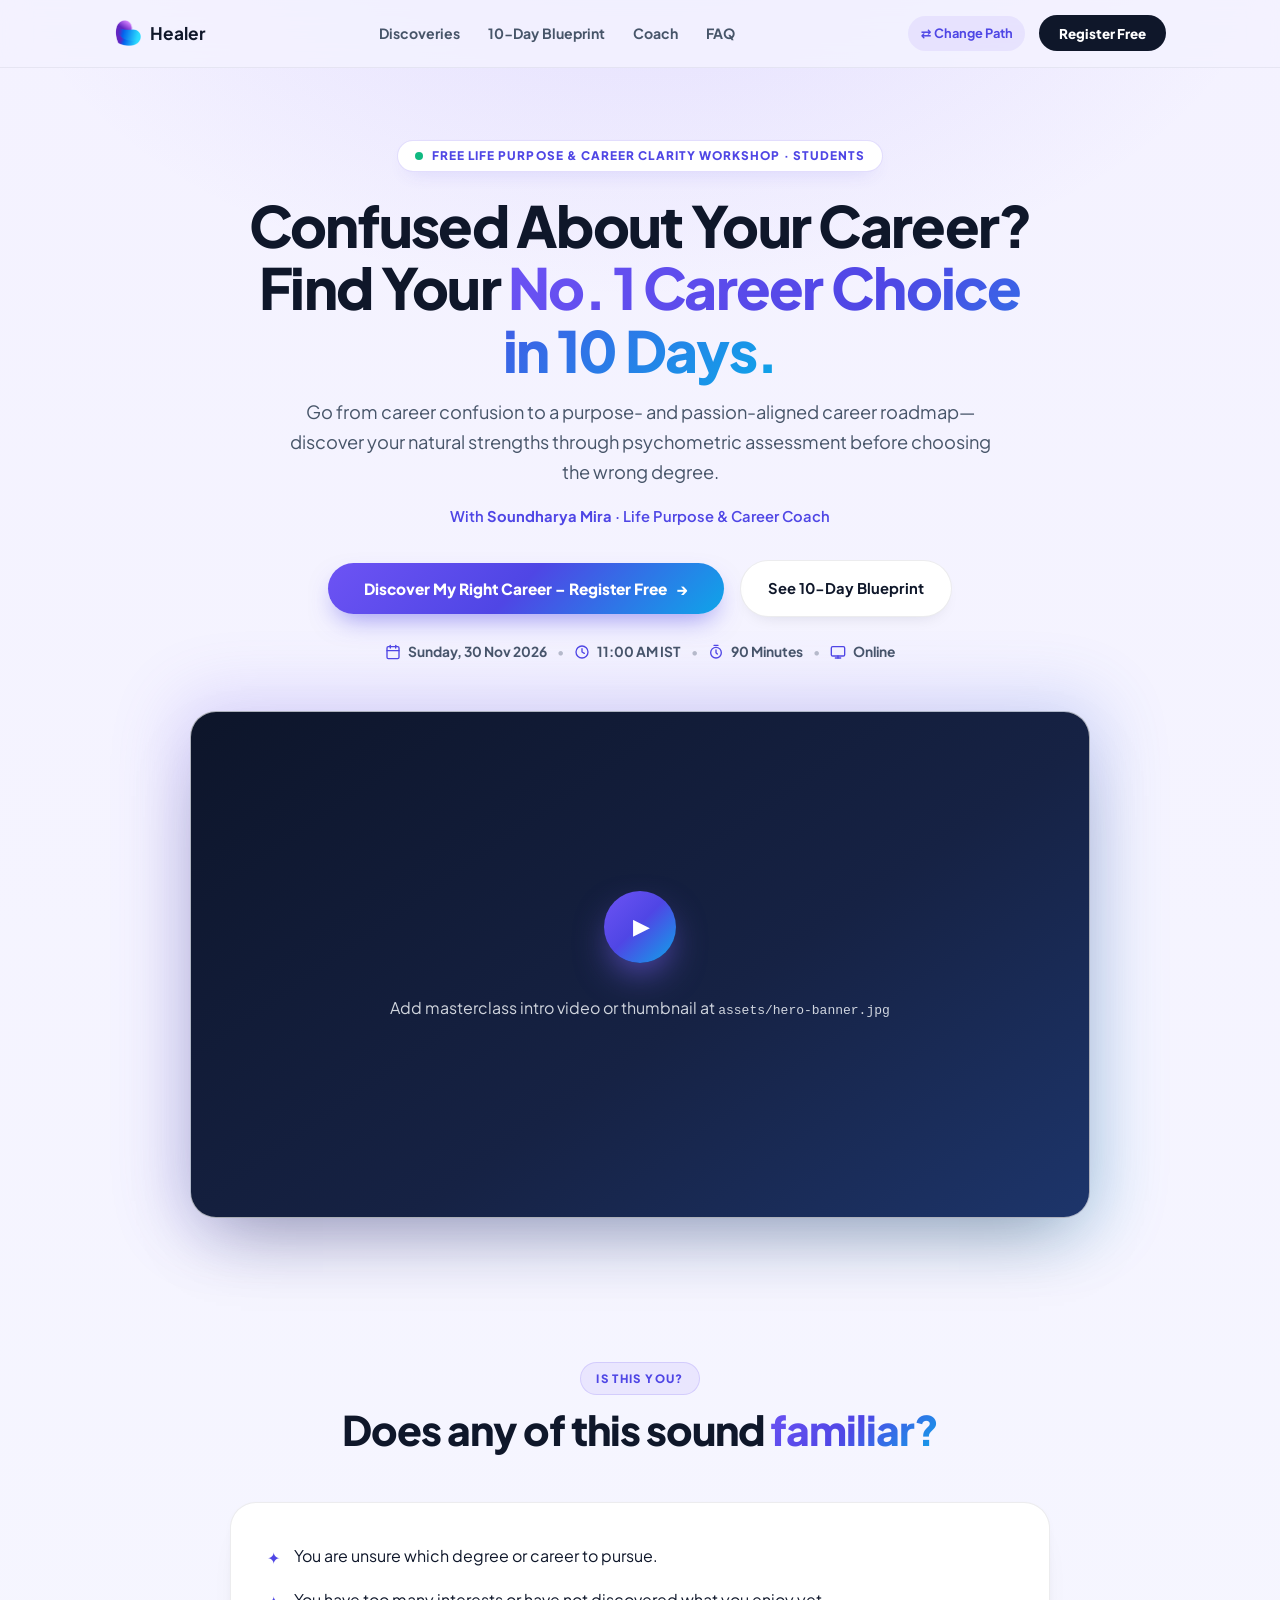
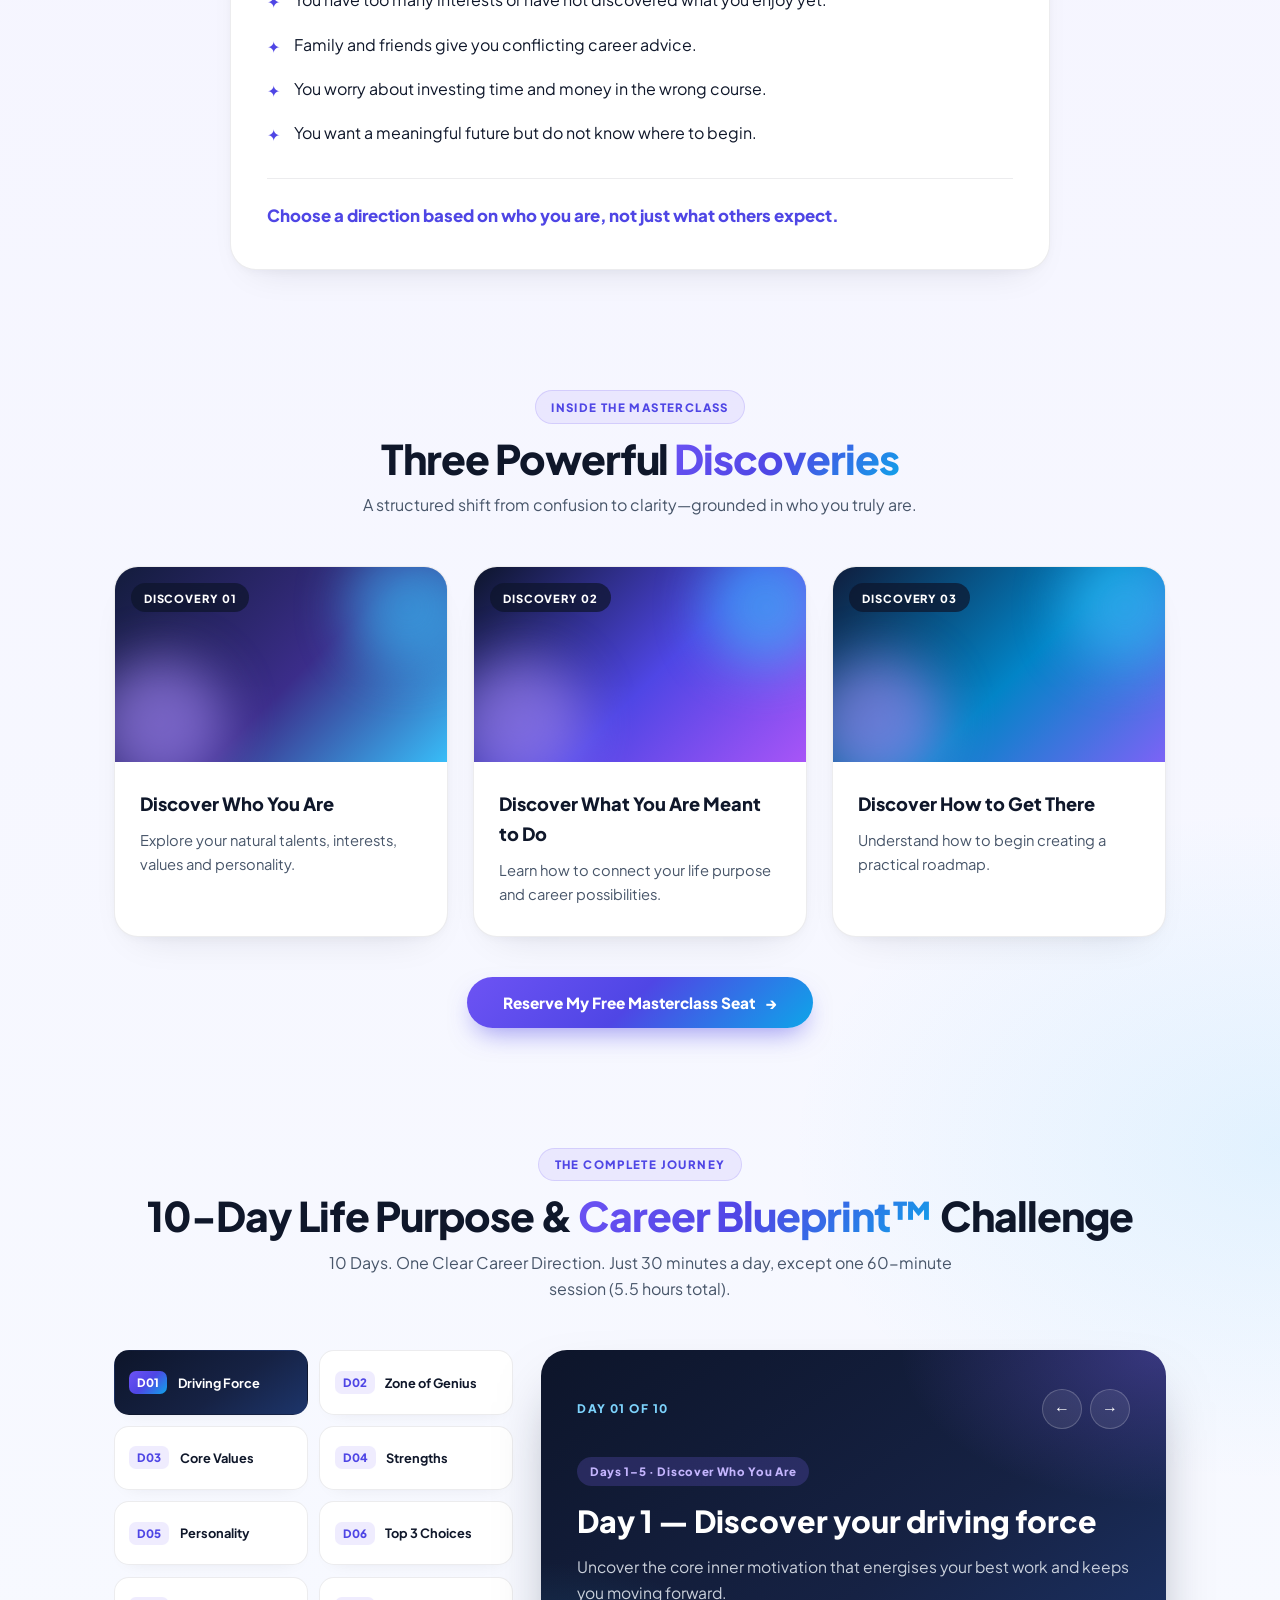
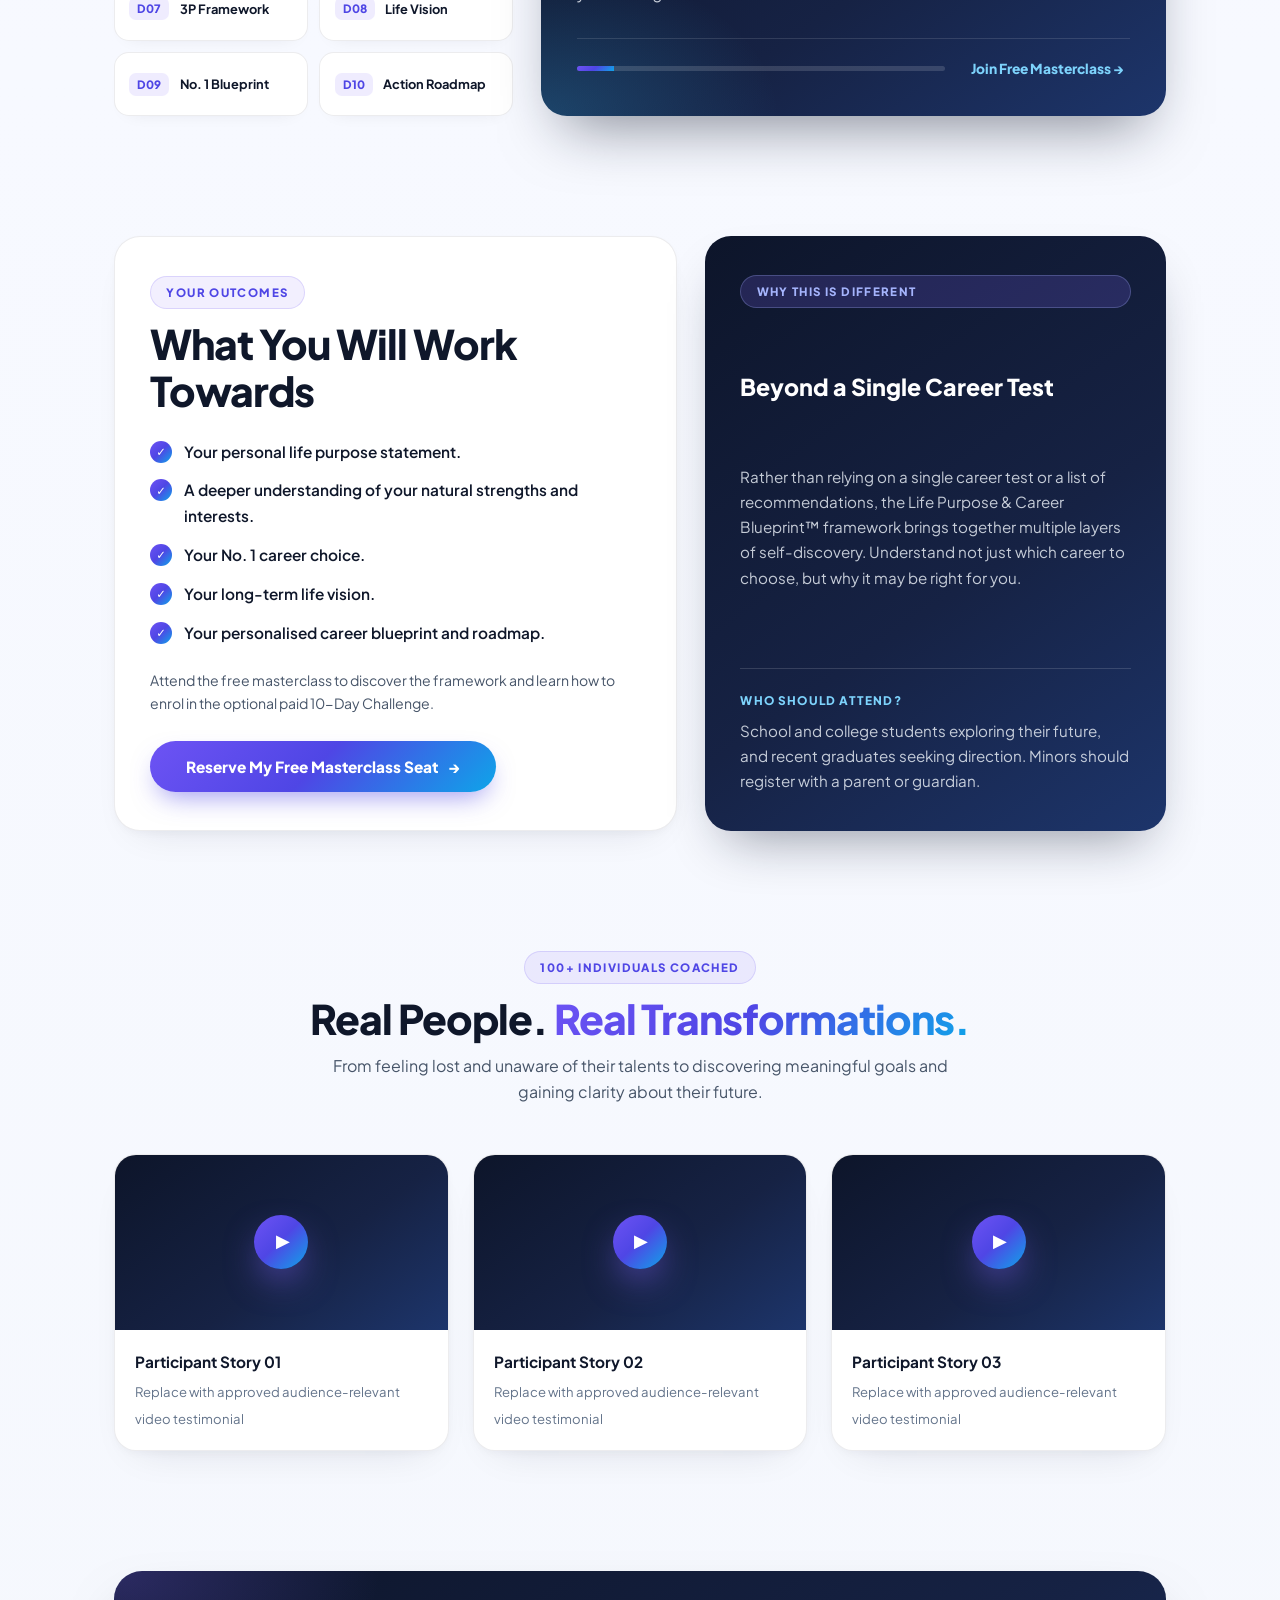
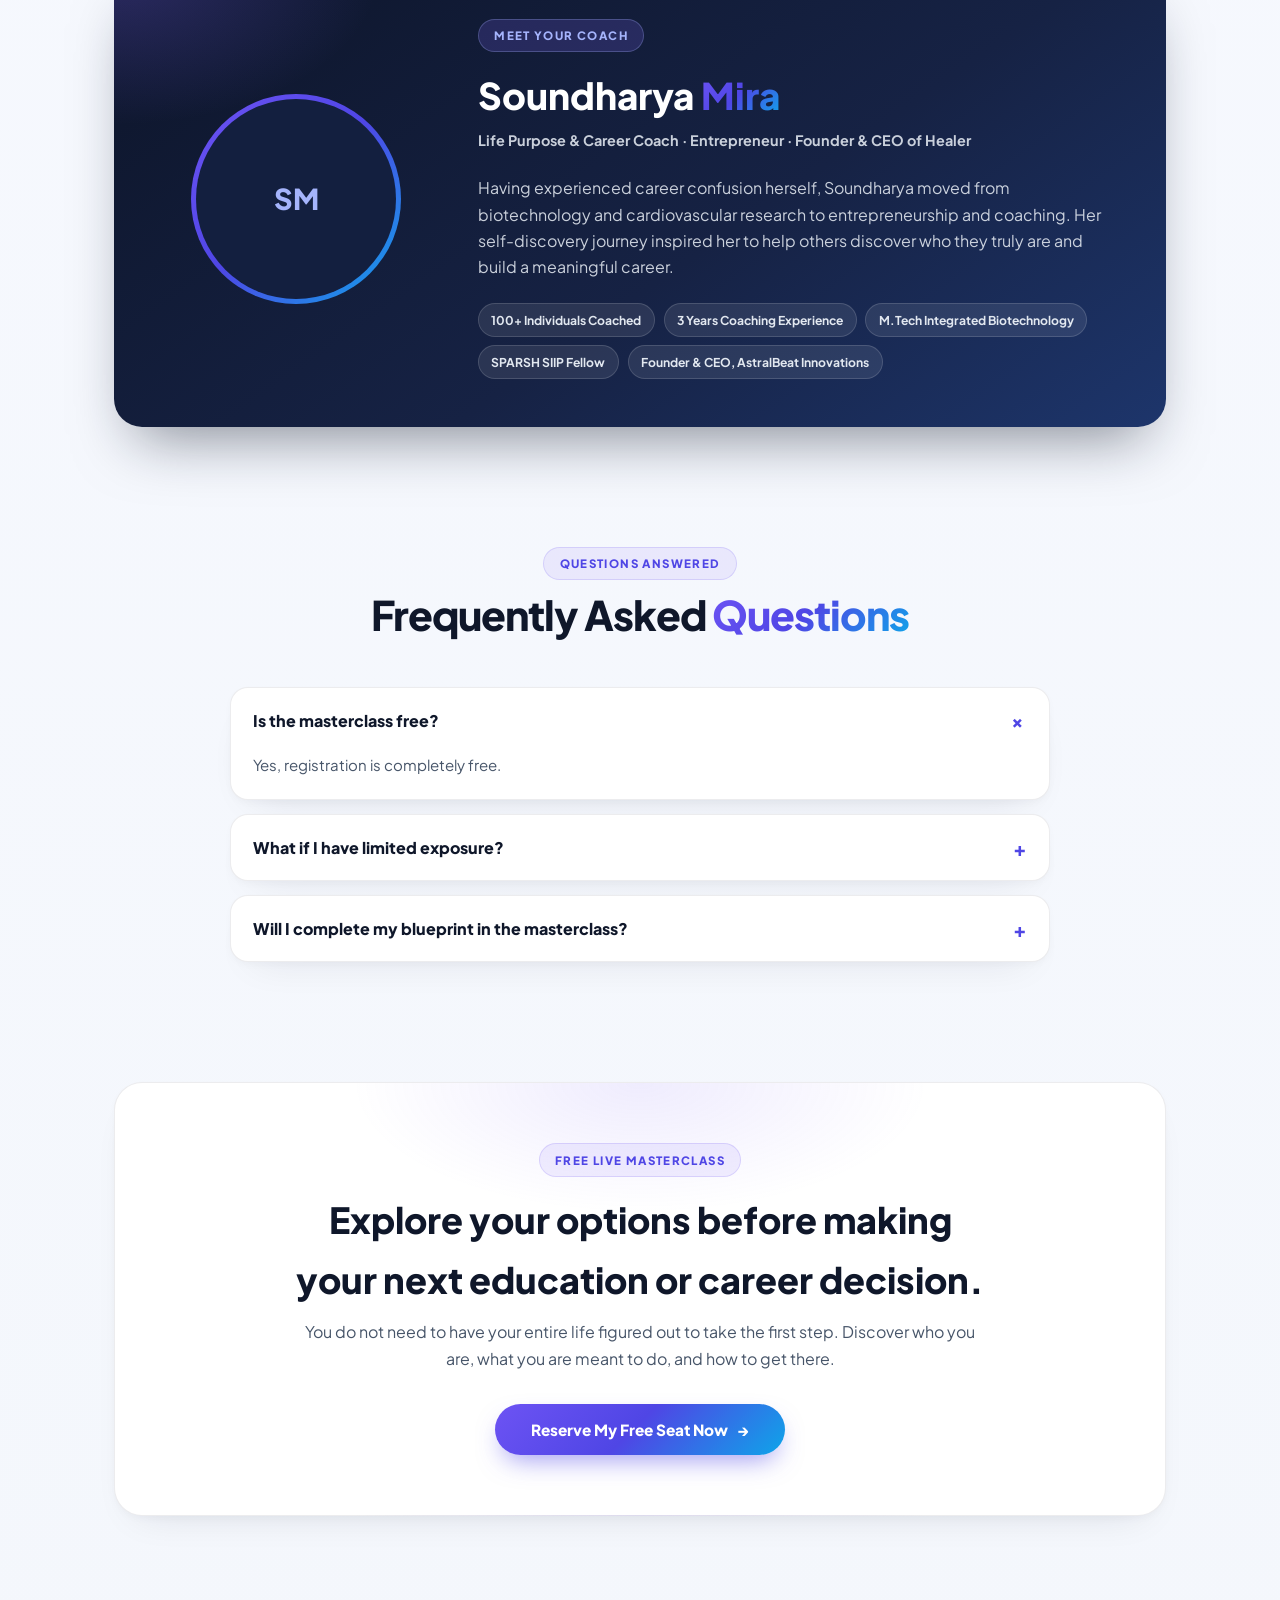
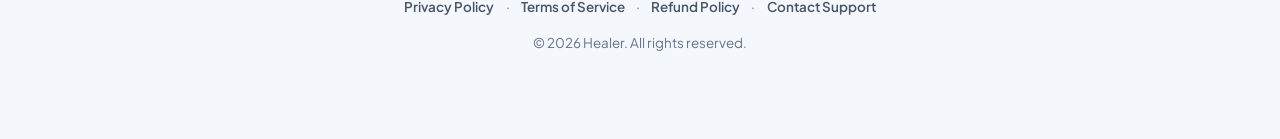
==== commit 451ab171: "Update SEO meta tags, 10-day outcome headings, Healer logo, and minimal SVG icons" ====
--- a/workshop.html
+++ b/workshop.html
@@ -2,9 +2,11 @@
 <html lang="en">
 
 <head>
-  <meta charset="UTF-8" />
-  <meta name="viewport" content="width=device-width, initial-scale=1.0" />
-  <title>Healer | FREE Life Purpose & Career Clarity Masterclass</title>
+  <title>Free Life Purpose & Career Clarity Workshop | 10-Day Career Blueprint – Healer</title>
+  <meta name="description"
+    content="Join Soundharya Mira's free online Life Purpose & Career Clarity Masterclass. Use psychometric assessment and your soul blueprint to find your passion-aligned No. 1 career choice in 10 days." />
+  <meta name="keywords"
+    content="life purpose and career clarity workshop, free online career clarity masterclass, psychometric career assessment, 10-day career blueprint, how to choose the right career, career roadmap" />
   <link rel="preconnect" href="https://fonts.googleapis.com" />
   <link rel="preconnect" href="https://fonts.gstatic.com" crossorigin />
   <link href="https://fonts.googleapis.com/css2?family=Plus+Jakarta+Sans:wght@400;500;600;700;800&display=swap"
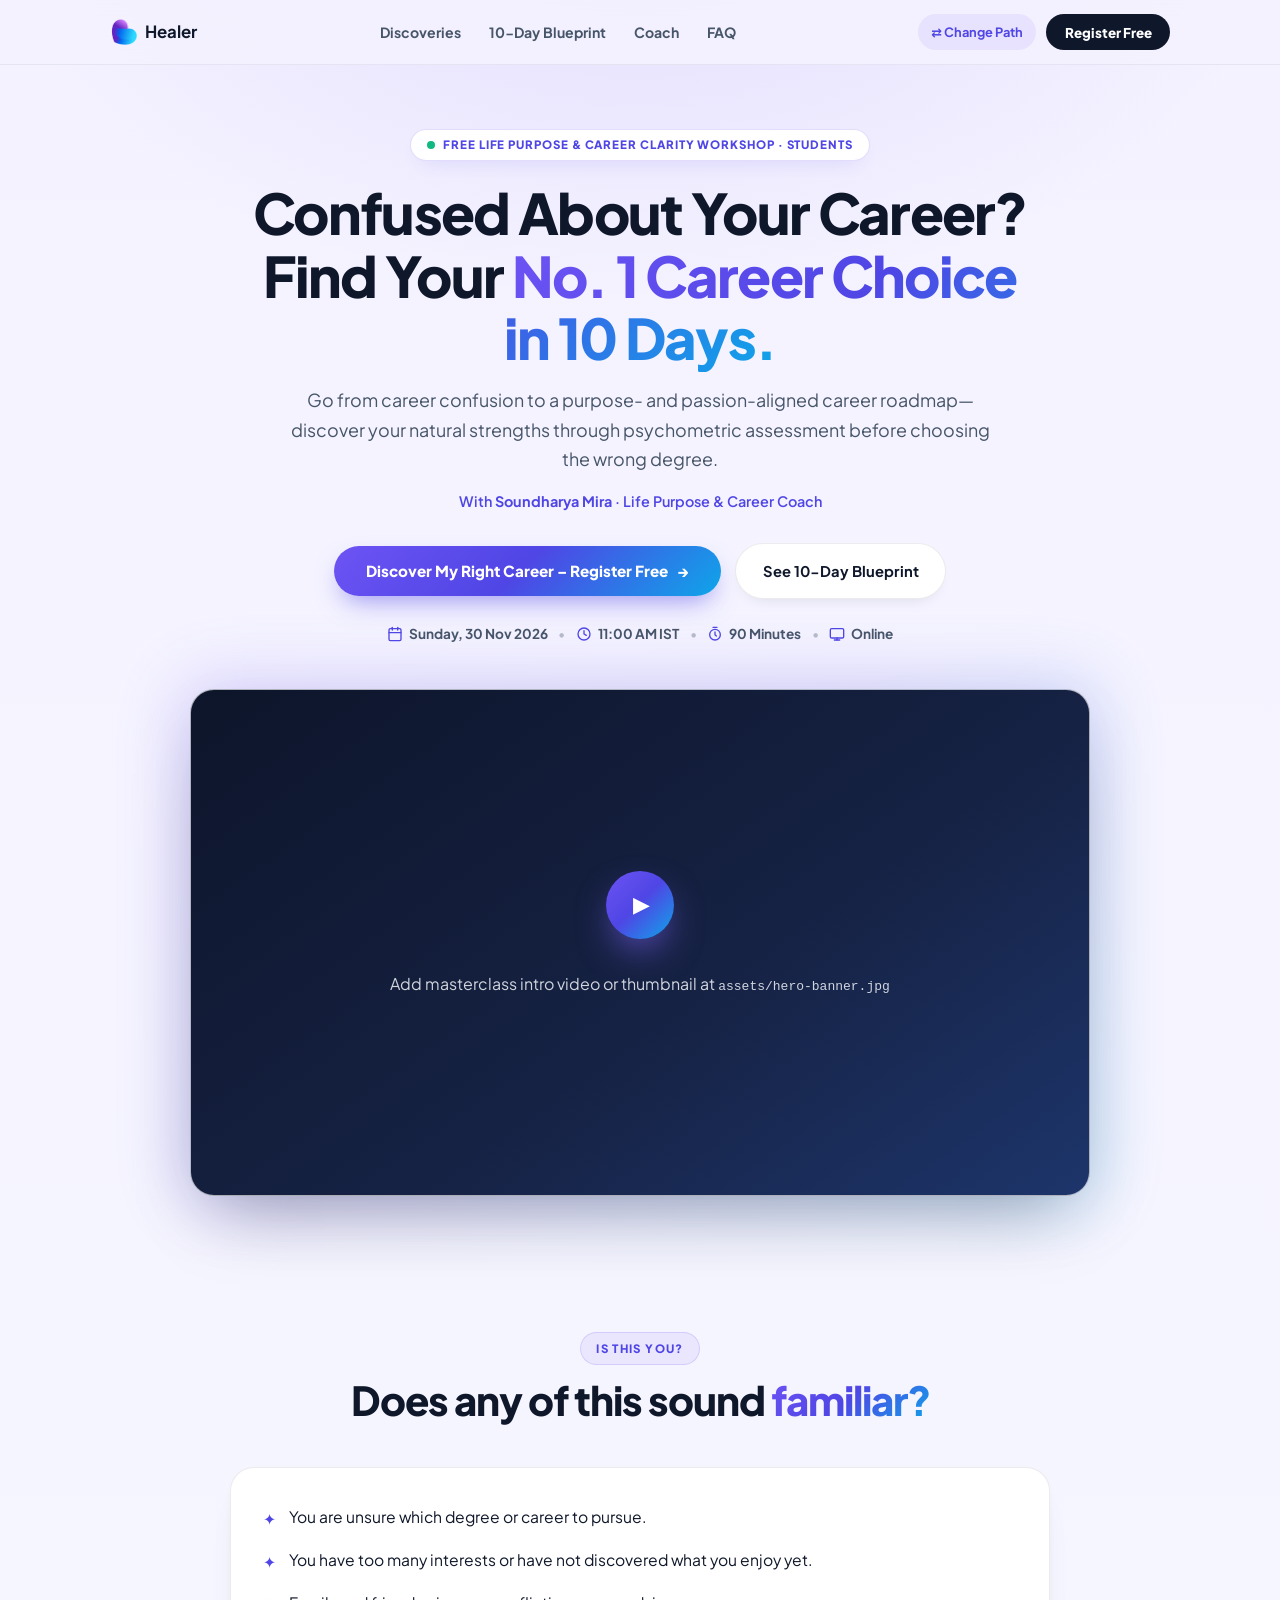
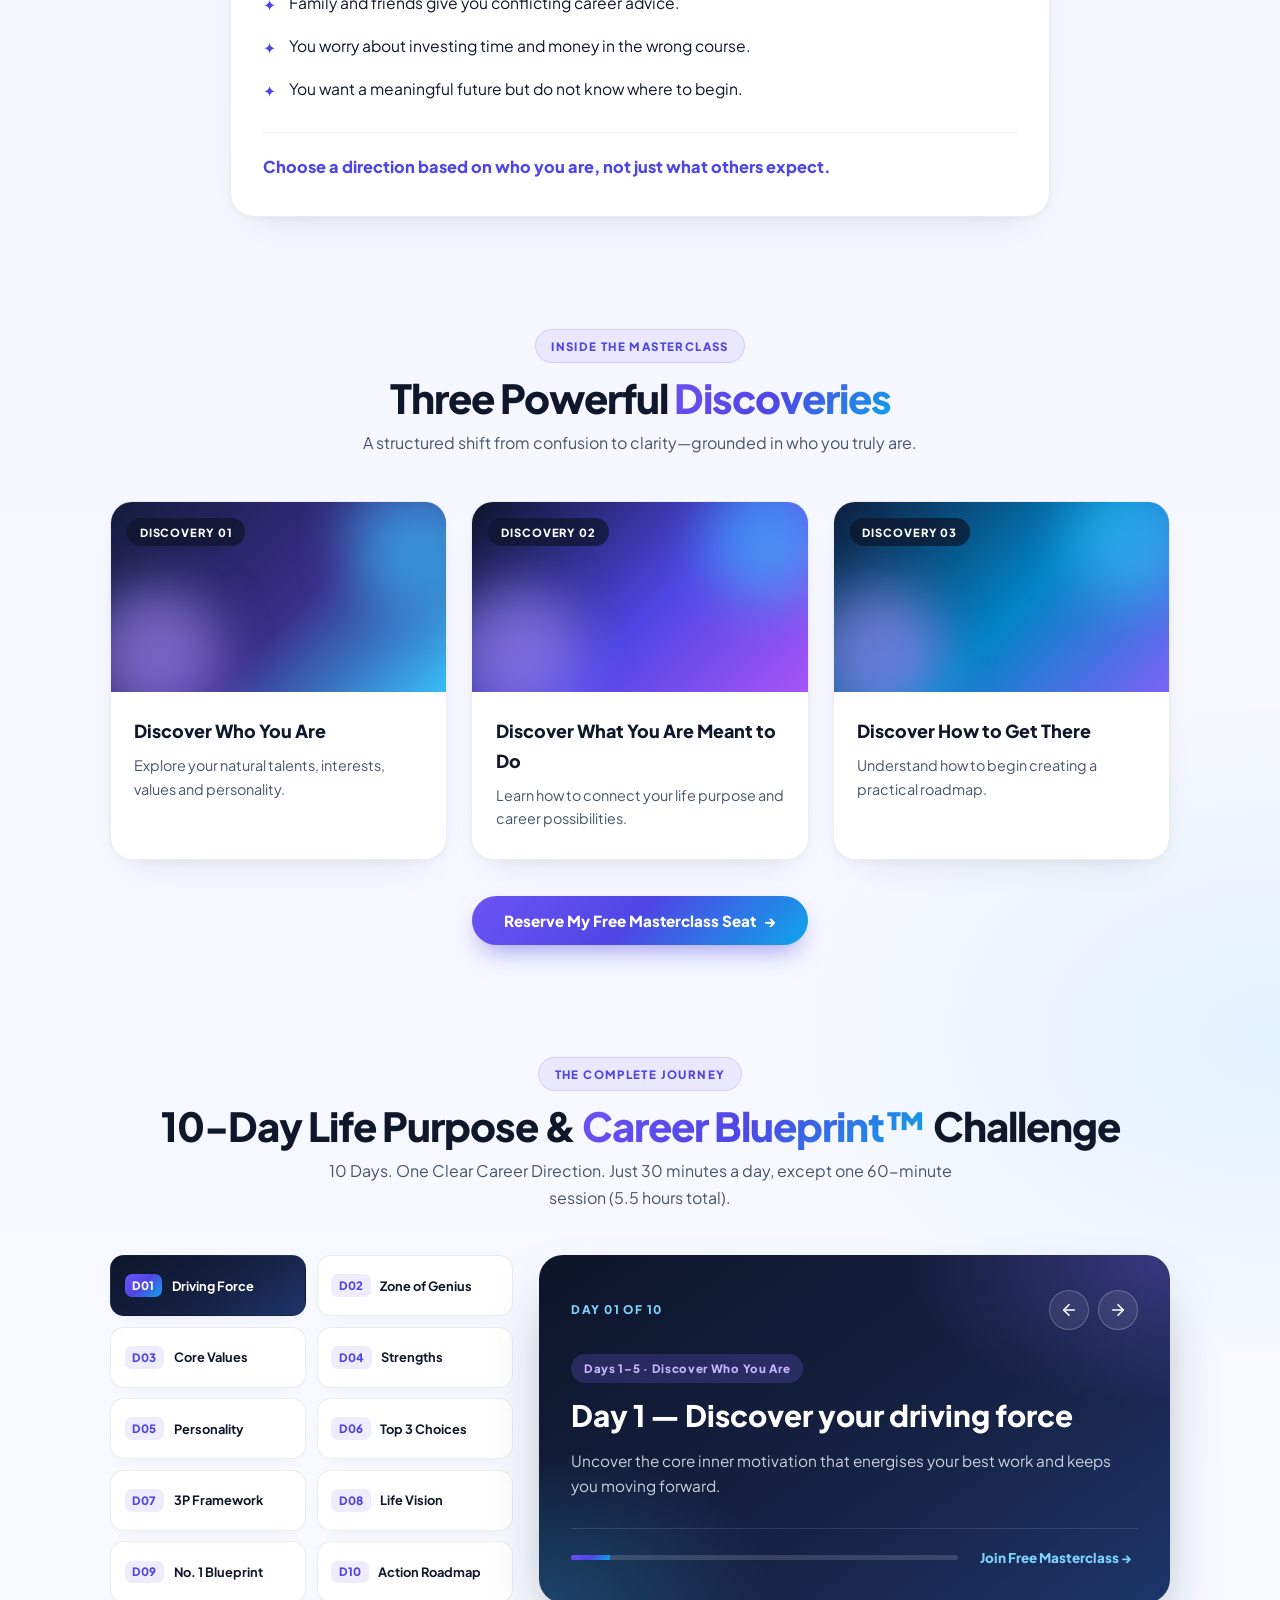
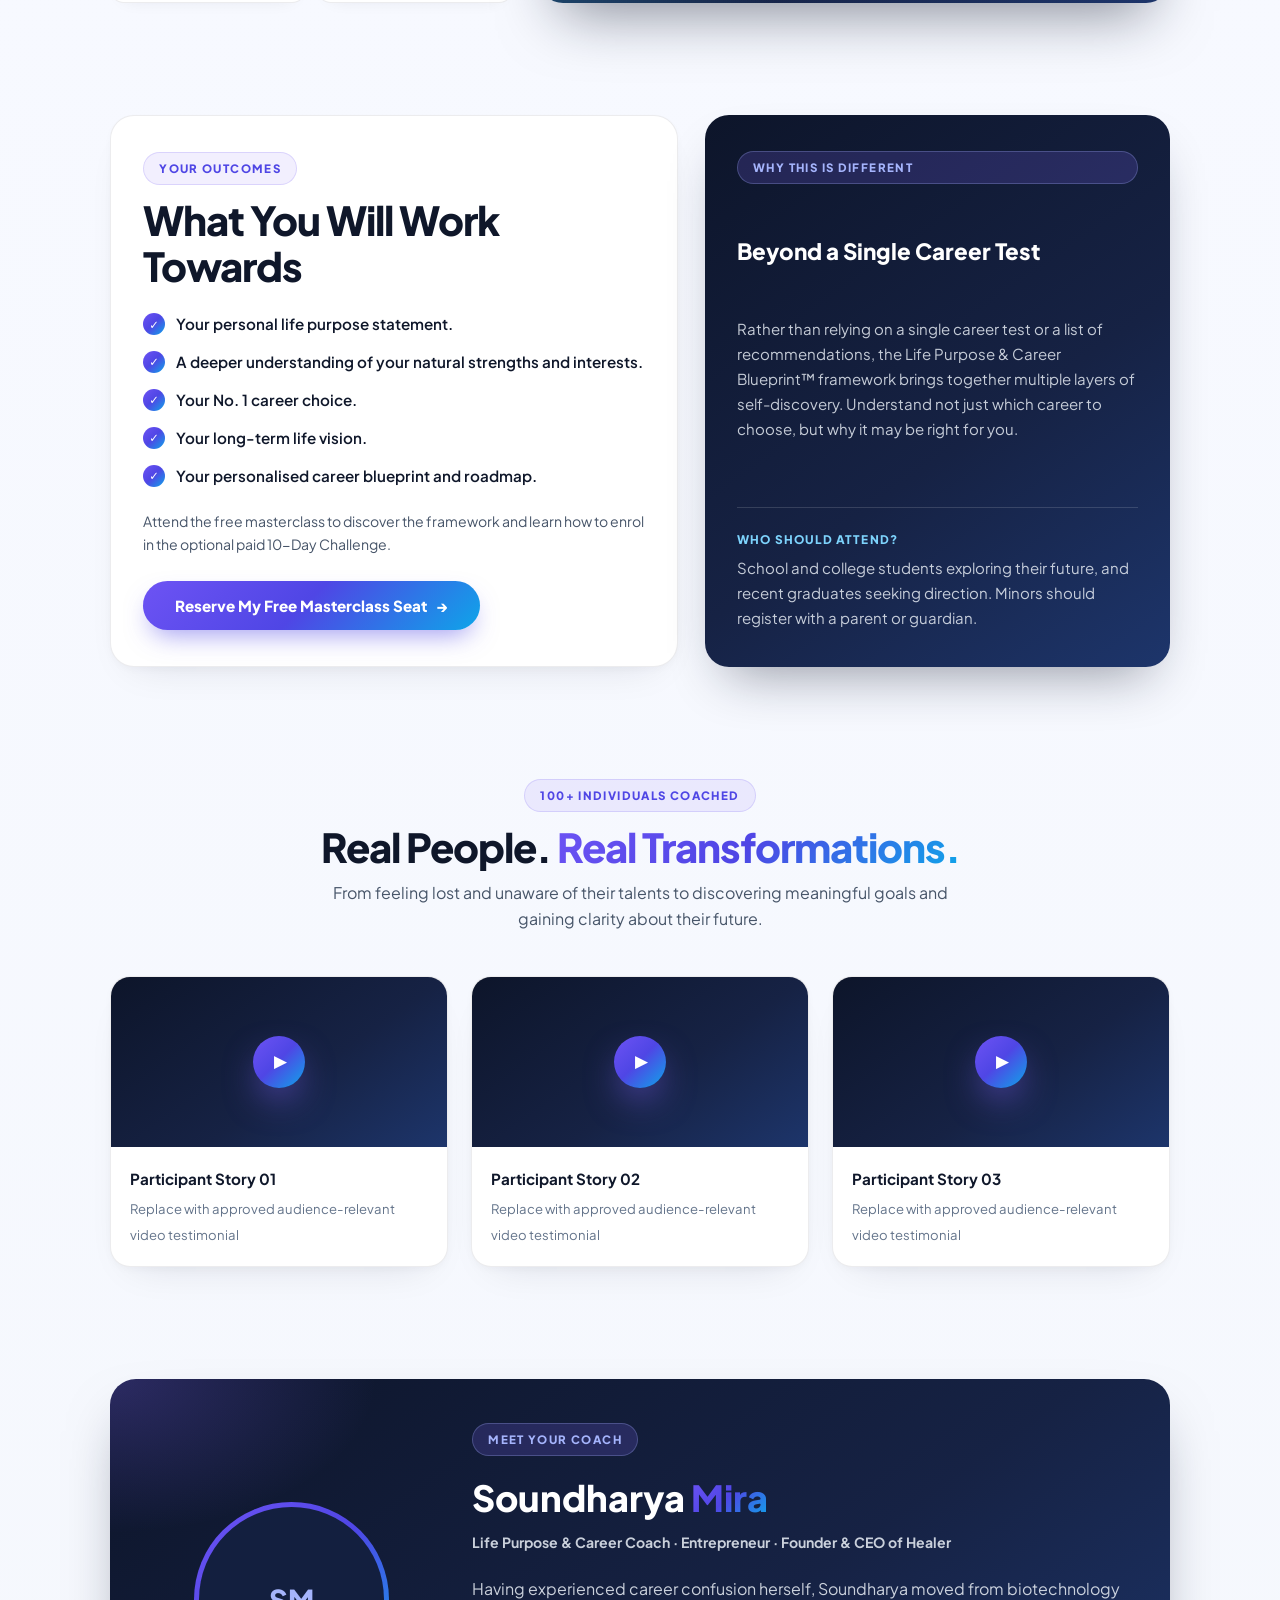
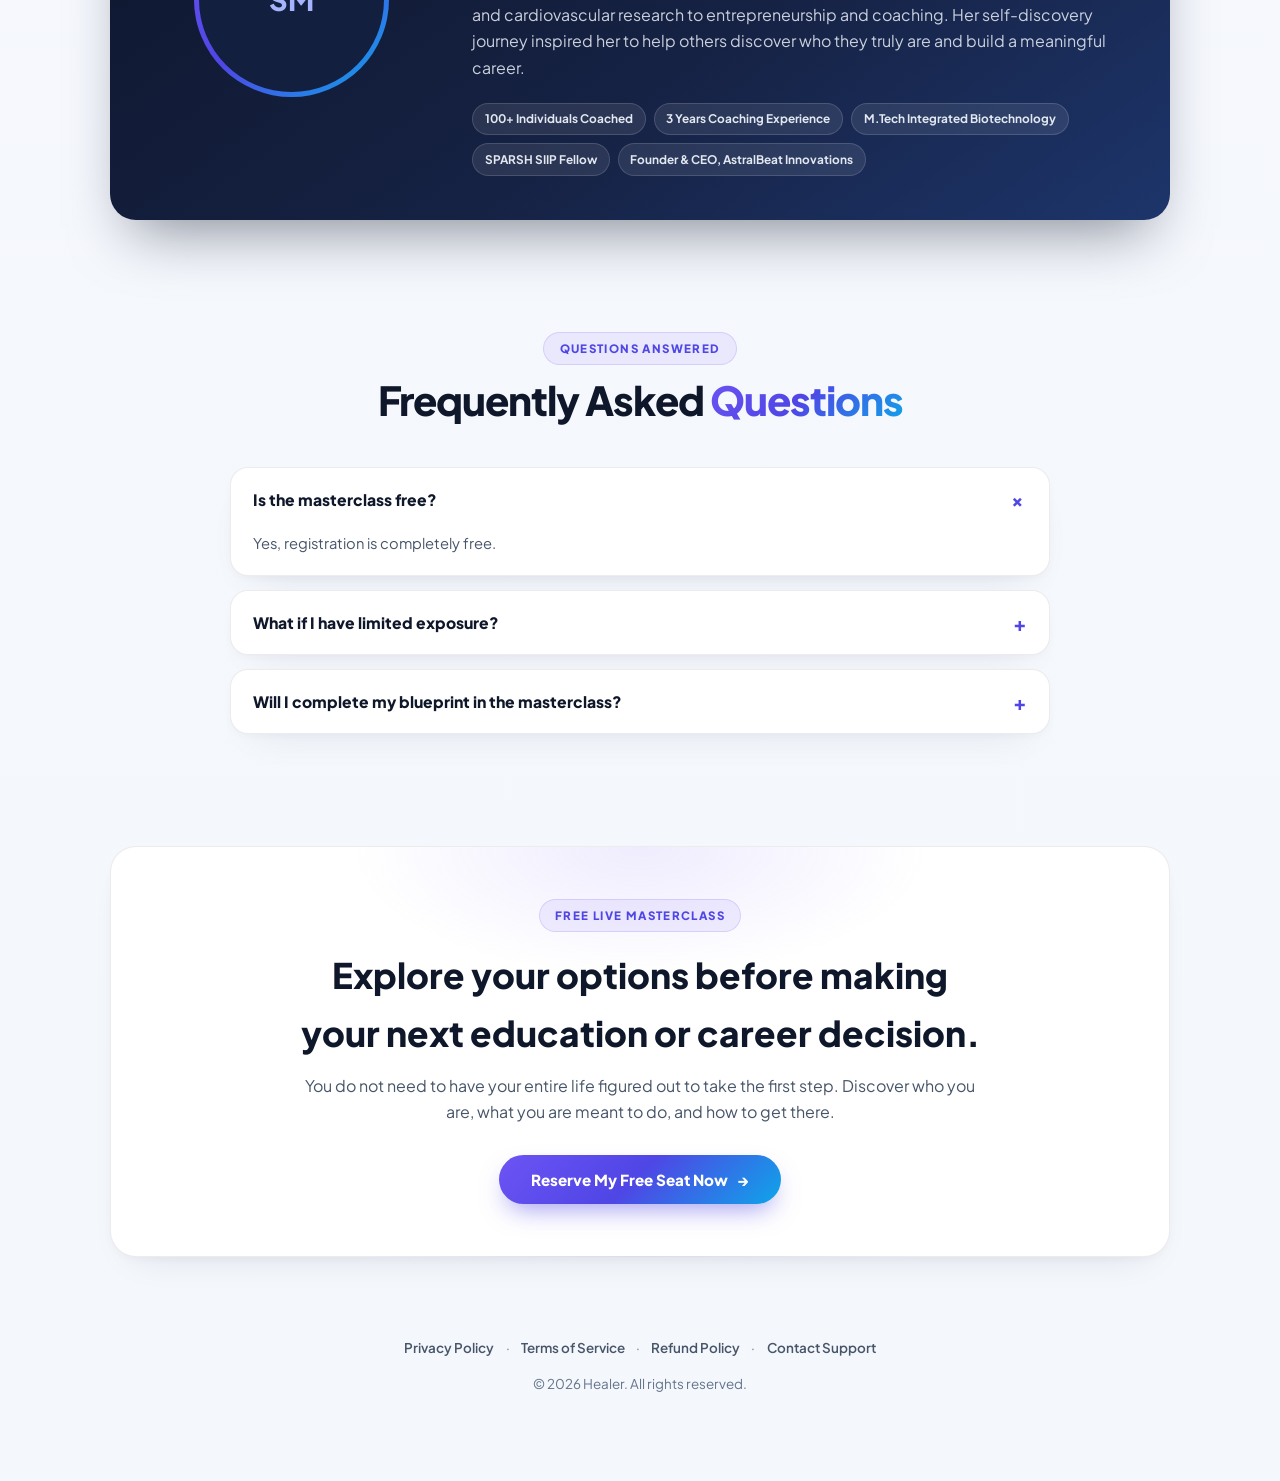
==== commit ec8a855a: "Split CSS into modular files and fix mobile overflow" ====
--- a/workshop.html
+++ b/workshop.html
@@ -2,6 +2,8 @@
 <html lang="en">
 
 <head>
+  <meta charset="UTF-8" />
+  <meta name="viewport" content="width=device-width, initial-scale=1.0" />
   <title>Free Life Purpose & Career Clarity Workshop | 10-Day Career Blueprint – Healer</title>
   <meta name="description"
     content="Join Soundharya Mira's free online Life Purpose & Career Clarity Masterclass. Use psychometric assessment and your soul blueprint to find your passion-aligned No. 1 career choice in 10 days." />
@@ -11,7 +13,9 @@
   <link rel="preconnect" href="https://fonts.gstatic.com" crossorigin />
   <link href="https://fonts.googleapis.com/css2?family=Plus+Jakarta+Sans:wght@400;500;600;700;800&display=swap"
     rel="stylesheet" />
-  <link rel="stylesheet" href="styles/style.css" />
+  <link rel="stylesheet" href="styles/base.css" />
+  <link rel="stylesheet" href="styles/workshop.css" />
+  <link rel="stylesheet" href="styles/responsive.css" />
 </head>
 
 <body data-page="workshop">
@@ -164,8 +168,18 @@
           <div class="stage-top-bar">
             <span id="stageDayBadge" class="stage-badge">DAY 01 OF 10</span>
             <div class="stage-nav-btns">
-              <button type="button" id="prevDayBtn" class="stage-arrow" aria-label="Previous day">←</button>
-              <button type="button" id="nextDayBtn" class="stage-arrow" aria-label="Next day">→</button>
+              <button type="button" id="prevDayBtn" class="stage-arrow" aria-label="Previous day">
+                <svg width="18" height="18" viewBox="0 0 24 24" aria-hidden="true">
+                  <line x1="19" y1="12" x2="5" y2="12"></line>
+                  <polyline points="12 19 5 12 12 5"></polyline>
+                </svg>
+              </button>
+              <button type="button" id="nextDayBtn" class="stage-arrow" aria-label="Next day">
+                <svg width="18" height="18" viewBox="0 0 24 24" aria-hidden="true">
+                  <line x1="5" y1="12" x2="19" y2="12"></line>
+                  <polyline points="12 5 19 12 12 19"></polyline>
+                </svg>
+              </button>
             </div>
           </div>
 
--- a/styles/base.css
+++ b/styles/base.css
@@ -0,0 +1,344 @@
+:root {
+  --surface: #ffffff;
+  --ink: #0f172a;
+  --body: #475569;
+  --muted: #64748b;
+  --purple: #7c63f6;
+  --indigo: #4f46e5;
+  --sky: #38bdf8;
+  --grad: linear-gradient(135deg, #6d53f4 0%, #4f46e5 48%, #0ea5e9 100%);
+  --navy: linear-gradient(145deg, #0d152a 0%, #162244 58%, #1d356b 100%);
+  --card-border: 1px solid rgba(15, 23, 42, 0.08);
+  --card-shadow: 0 18px 40px -24px rgba(15, 23, 42, 0.14), 0 3px 10px -2px rgba(15, 23, 42, 0.04);
+  --card-shadow-hover: 0 28px 54px -20px rgba(79, 70, 229, 0.24), 0 8px 18px -6px rgba(15, 23, 42, 0.08);
+}
+
+*,
+*::before,
+*::after {
+  box-sizing: border-box;
+}
+
+html,
+body {
+  width: 100%;
+  max-width: 100%;
+  overflow-x: clip;
+  scroll-behavior: smooth;
+}
+
+body {
+  margin: 0;
+  font-family: "Plus Jakarta Sans", system-ui, -apple-system, sans-serif;
+  color: var(--ink);
+  background:
+    radial-gradient(920px 540px at 50% -80px, rgba(124, 99, 246, 0.14), transparent 70%),
+    radial-gradient(700px 480px at 100% 42%, rgba(56, 189, 248, 0.11), transparent 70%),
+    linear-gradient(180deg, #f4f2ff 0%, #f7f9ff 50%, #f4f7fc 100%);
+  min-height: 100vh;
+  line-height: 1.65;
+}
+
+.scroll-progress {
+  position: fixed;
+  top: 0;
+  left: 0;
+  z-index: 60;
+  height: 3.5px;
+  width: 0%;
+  background: var(--grad);
+  transition: width 0.08s linear;
+}
+
+.container {
+  width: 100%;
+  max-width: 1100px;
+  margin: 0 auto;
+  padding: 0 1.25rem;
+}
+
+.section-block {
+  padding-top: 7rem;
+}
+
+.final-section {
+  padding-bottom: 2rem;
+}
+
+.text-gradient {
+  background: var(--grad);
+  -webkit-background-clip: text;
+  background-clip: text;
+  color: transparent;
+}
+
+.reveal {
+  opacity: 0;
+  transform: translateY(24px);
+  transition:
+    opacity 0.65s cubic-bezier(0.22, 1, 0.36, 1) var(--delay, 0ms),
+    transform 0.65s cubic-bezier(0.22, 1, 0.36, 1) var(--delay, 0ms);
+}
+
+.reveal.is-visible {
+  opacity: 1;
+  transform: translateY(0);
+}
+
+/* Navbar */
+.top-nav {
+  position: sticky;
+  top: 0;
+  z-index: 40;
+  width: 100%;
+  padding: 0.9rem 0;
+  background: rgba(244, 242, 255, 0.88);
+  backdrop-filter: blur(14px);
+  -webkit-backdrop-filter: blur(14px);
+  border-bottom: 1px solid rgba(15, 23, 42, 0.06);
+}
+
+.nav-inner {
+  display: flex;
+  align-items: center;
+  justify-content: space-between;
+  gap: 0.75rem;
+}
+
+.brand-logo {
+  display: inline-flex;
+  align-items: center;
+  gap: 0.5rem;
+  text-decoration: none;
+  color: var(--ink);
+  font-size: 1.05rem;
+  flex-shrink: 0;
+}
+
+.brand-logo-img {
+  height: 30px;
+  width: auto;
+  object-fit: contain;
+  display: block;
+}
+
+.nav-pill-tag {
+  font-size: 0.78rem;
+  font-weight: 700;
+  color: var(--indigo);
+  background: rgba(124, 99, 246, 0.1);
+  padding: 0.36rem 0.9rem;
+  border-radius: 999px;
+}
+
+.nav-links {
+  display: flex;
+  gap: 1.75rem;
+}
+
+.nav-links a {
+  text-decoration: none;
+  font-size: 0.88rem;
+  font-weight: 700;
+  color: var(--body);
+}
+
+.nav-links a:hover {
+  color: var(--indigo);
+}
+
+.nav-right-group {
+  display: flex;
+  align-items: center;
+  gap: 0.65rem;
+  flex-shrink: 0;
+}
+
+.change-path-link {
+  font-size: 0.8rem;
+  font-weight: 700;
+  color: var(--indigo);
+  text-decoration: none;
+  padding: 0.45rem 0.8rem;
+  border-radius: 999px;
+  background: rgba(124, 99, 246, 0.1);
+  white-space: nowrap;
+}
+
+.change-path-link:hover {
+  background: rgba(124, 99, 246, 0.18);
+}
+
+.btn-nav {
+  border: none;
+  cursor: pointer;
+  font-family: inherit;
+  font-size: 0.84rem;
+  font-weight: 800;
+  color: #ffffff;
+  background: var(--ink);
+  padding: 0.58rem 1.15rem;
+  border-radius: 999px;
+  white-space: nowrap;
+  transition: transform 0.2s ease, background 0.2s ease;
+}
+
+.btn-nav:hover {
+  background: var(--indigo);
+  transform: translateY(-2px);
+}
+
+/* Buttons & Badges */
+.btn-primary {
+  position: relative;
+  overflow: hidden;
+  border: none;
+  cursor: pointer;
+  font-family: inherit;
+  font-size: 0.95rem;
+  font-weight: 800;
+  color: #ffffff;
+  display: inline-flex;
+  align-items: center;
+  justify-content: center;
+  gap: 0.55rem;
+  padding: 0.95rem 2rem;
+  border-radius: 999px;
+  background: var(--grad);
+  box-shadow: 0 12px 26px -8px rgba(79, 70, 229, 0.55);
+  max-width: 100%;
+  text-align: center;
+  transition: transform 0.25s ease, box-shadow 0.25s ease, opacity 0.2s ease;
+}
+
+.btn-primary::after {
+  content: "→";
+  flex-shrink: 0;
+  transition: transform 0.25s ease;
+}
+
+.btn-primary:hover:not(:disabled) {
+  transform: translateY(-3px);
+  box-shadow: 0 18px 34px -8px rgba(79, 70, 229, 0.62), 0 0 0 6px rgba(124, 99, 246, 0.16);
+}
+
+.btn-primary:hover:not(:disabled)::after {
+  transform: translateX(4px);
+}
+
+.btn-primary:disabled {
+  opacity: 0.45;
+  cursor: not-allowed;
+  box-shadow: none;
+}
+
+.btn-primary.full-width {
+  width: 100%;
+}
+
+.btn-ghost {
+  display: inline-flex;
+  align-items: center;
+  justify-content: center;
+  padding: 0.92rem 1.65rem;
+  border-radius: 999px;
+  font-size: 0.92rem;
+  font-weight: 700;
+  color: var(--ink);
+  text-decoration: none;
+  background: #ffffff;
+  border: var(--card-border);
+  box-shadow: 0 8px 18px -12px rgba(15, 23, 42, 0.18);
+  transition: transform 0.2s ease, border-color 0.2s ease;
+}
+
+.btn-ghost:hover {
+  transform: translateY(-2px);
+  border-color: rgba(124, 99, 246, 0.35);
+}
+
+.kicker-tag {
+  display: inline-block;
+  font-size: 0.72rem;
+  font-weight: 800;
+  letter-spacing: 0.12em;
+  text-transform: uppercase;
+  color: var(--indigo);
+  background: rgba(124, 99, 246, 0.1);
+  border: 1px solid rgba(124, 99, 246, 0.2);
+  padding: 0.38rem 0.95rem;
+  border-radius: 999px;
+}
+
+.kicker-dark {
+  color: #a5b4fc;
+  background: rgba(124, 99, 246, 0.2);
+  border-color: rgba(165, 180, 252, 0.28);
+}
+
+.edition-pill {
+  display: inline-flex;
+  align-items: center;
+  justify-content: center;
+  gap: 0.5rem;
+  max-width: 100%;
+  text-align: center;
+  line-height: 1.35;
+  font-size: 0.72rem;
+  font-weight: 800;
+  letter-spacing: 0.08em;
+  color: var(--indigo);
+  background: #ffffff;
+  border: 1px solid rgba(124, 99, 246, 0.22);
+  padding: 0.44rem 1rem;
+  border-radius: 999px;
+  box-shadow: 0 8px 20px -12px rgba(79, 70, 229, 0.3);
+}
+
+.live-dot {
+  width: 8px;
+  height: 8px;
+  border-radius: 50%;
+  flex-shrink: 0;
+  background: #10b981;
+  animation: pulseDot 2s infinite;
+}
+
+@keyframes pulseDot {
+  0% {
+    box-shadow: 0 0 0 0 rgba(16, 185, 129, 0.55);
+  }
+
+  70% {
+    box-shadow: 0 0 0 8px rgba(16, 185, 129, 0);
+  }
+
+  100% {
+    box-shadow: 0 0 0 0 rgba(16, 185, 129, 0);
+  }
+}
+
+.site-footer {
+  text-align: center;
+  padding: 3rem 1.25rem 4.5rem;
+  color: var(--muted);
+  font-size: 0.84rem;
+}
+
+.footer-links {
+  display: flex;
+  justify-content: center;
+  flex-wrap: wrap;
+  gap: 0.7rem;
+  margin-bottom: 0.8rem;
+}
+
+.footer-links a {
+  color: var(--body);
+  text-decoration: none;
+  font-weight: 600;
+}
+
+.footer-links a:hover {
+  color: var(--indigo);
+}
--- a/styles/workshop.css
+++ b/styles/workshop.css
@@ -0,0 +1,941 @@
+/* Hero */
+.hero-center {
+  text-align: center;
+  padding-top: 4rem;
+  padding-bottom: 1.5rem;
+}
+
+.hero-title {
+  font-size: clamp(1.85rem, 4.8vw, 3.5rem);
+  font-weight: 800;
+  line-height: 1.12;
+  letter-spacing: -0.03em;
+  max-width: 20ch;
+  margin: 1.25rem auto 1rem;
+  overflow-wrap: break-word;
+}
+
+.hero-subtitle {
+  font-size: clamp(0.96rem, 1.8vw, 1.12rem);
+  color: var(--body);
+  max-width: 56ch;
+  margin: 0 auto 1rem;
+}
+
+.hero-coach-line {
+  font-size: 0.9rem;
+  color: var(--indigo);
+  font-weight: 600;
+  margin: 0 0 1.85rem;
+}
+
+.hero-actions {
+  display: flex;
+  align-items: center;
+  justify-content: center;
+  flex-wrap: wrap;
+  gap: 0.9rem;
+  margin-bottom: 1.5rem;
+}
+
+.hero-meta-row {
+  display: inline-flex;
+  align-items: center;
+  justify-content: center;
+  flex-wrap: wrap;
+  gap: 0.65rem;
+  font-size: 0.85rem;
+  color: var(--body);
+  margin-bottom: 2.75rem;
+}
+
+.hero-meta-row .dot {
+  opacity: 0.35;
+}
+
+.meta-chip {
+  display: inline-flex;
+  align-items: center;
+  gap: 0.4rem;
+}
+
+.meta-svg {
+  width: 16px;
+  height: 16px;
+  flex-shrink: 0;
+  fill: none;
+  stroke: var(--indigo);
+  stroke-width: 2;
+  stroke-linecap: round;
+  stroke-linejoin: round;
+}
+
+.hero-video-wrap {
+  position: relative;
+  max-width: 900px;
+  margin: 0 auto;
+}
+
+.video-aura {
+  position: absolute;
+  inset: -12px;
+  border-radius: 34px;
+  background: var(--grad);
+  opacity: 0.2;
+  filter: blur(32px);
+  z-index: 0;
+  pointer-events: none;
+}
+
+.hero-video-card {
+  position: relative;
+  z-index: 1;
+  border-radius: 24px;
+  overflow: hidden;
+  aspect-ratio: 16 / 9;
+  background: var(--navy);
+  border: 1px solid rgba(255, 255, 255, 0.65);
+  box-shadow: 0 34px 70px -26px rgba(15, 23, 42, 0.36);
+}
+
+.hero-media-img {
+  width: 100%;
+  height: 100%;
+  object-fit: cover;
+  display: block;
+}
+
+.media-placeholder {
+  width: 100%;
+  height: 100%;
+  flex-direction: column;
+  align-items: center;
+  justify-content: center;
+  gap: 1rem;
+  color: rgba(241, 245, 249, 0.85);
+  padding: 1.5rem;
+  text-align: center;
+}
+
+.play-ring {
+  width: 68px;
+  height: 68px;
+  border: none;
+  border-radius: 50%;
+  cursor: pointer;
+  flex-shrink: 0;
+  padding: 0;
+  padding-left: 3px;
+  line-height: 1;
+  display: inline-flex;
+  align-items: center;
+  justify-content: center;
+  font-size: 1.35rem;
+  color: #ffffff;
+  background: var(--grad);
+  box-shadow: 0 16px 36px -8px rgba(124, 99, 246, 0.7);
+  transition: transform 0.25s ease;
+}
+
+.play-ring:hover {
+  transform: scale(1.08);
+}
+
+.play-ring.small-play {
+  width: 52px;
+  height: 52px;
+  font-size: 1.05rem;
+}
+
+/* Section Headers */
+.section-head {
+  text-align: center;
+  margin-bottom: 2.75rem;
+}
+
+.section-title {
+  font-size: clamp(1.65rem, 3.4vw, 2.5rem);
+  font-weight: 800;
+  letter-spacing: -0.025em;
+  line-height: 1.15;
+  margin: 0.75rem auto 0.6rem;
+}
+
+.section-title.left-title {
+  text-align: left;
+  margin-left: 0;
+}
+
+.section-desc {
+  color: var(--body);
+  max-width: 56ch;
+  margin: 0 auto;
+}
+
+/* Pain Points */
+.pain-points-card {
+  max-width: 820px;
+  margin: 0 auto;
+  padding: 2.25rem 2rem;
+  border-radius: 24px;
+  background: #ffffff;
+  border: var(--card-border);
+  box-shadow: var(--card-shadow);
+}
+
+.pain-points-list {
+  list-style: none;
+  padding: 0;
+  margin: 0;
+  display: grid;
+  gap: 0.95rem;
+}
+
+.pain-points-list li {
+  display: flex;
+  align-items: flex-start;
+  gap: 0.8rem;
+  font-size: 0.98rem;
+  color: var(--ink);
+}
+
+.pain-check {
+  color: var(--indigo);
+  font-weight: 800;
+  flex-shrink: 0;
+  margin-top: 2px;
+}
+
+.pain-closing {
+  margin: 1.75rem 0 0;
+  padding-top: 1.3rem;
+  border-top: 1px solid rgba(15, 23, 42, 0.08);
+  font-size: 1.02rem;
+  font-weight: 800;
+  color: var(--indigo);
+}
+
+/* 3 Discoveries */
+.art-cards-grid {
+  display: grid;
+  grid-template-columns: repeat(3, minmax(0, 1fr));
+  gap: 1.5rem;
+}
+
+.art-card {
+  border-radius: 22px;
+  overflow: hidden;
+  background: #ffffff;
+  border: var(--card-border);
+  box-shadow: var(--card-shadow);
+  transition: transform 0.3s ease, box-shadow 0.3s ease, border-color 0.25s ease;
+}
+
+.art-card:hover {
+  transform: translateY(-6px);
+  border-color: rgba(124, 99, 246, 0.35);
+  box-shadow: var(--card-shadow-hover);
+}
+
+.art-media-box {
+  position: relative;
+  height: 190px;
+  overflow: hidden;
+}
+
+.art-fallback-1 {
+  background: linear-gradient(135deg, #131c3c 0%, #3b2d8a 55%, #38bdf8 100%);
+}
+
+.art-fallback-2 {
+  background: linear-gradient(135deg, #0d152a 0%, #4f46e5 55%, #a855f7 100%);
+}
+
+.art-fallback-3 {
+  background: linear-gradient(135deg, #0f1d3d 0%, #0284c7 55%, #7c63f6 100%);
+}
+
+.art-img {
+  position: relative;
+  z-index: 2;
+  width: 100%;
+  height: 100%;
+  object-fit: cover;
+  display: block;
+}
+
+.art-orb {
+  position: absolute;
+  border-radius: 50%;
+  filter: blur(26px);
+  opacity: 0.6;
+  z-index: 1;
+}
+
+.orb-a {
+  width: 120px;
+  height: 120px;
+  top: -20px;
+  right: -20px;
+  background: #38bdf8;
+}
+
+.orb-b {
+  width: 130px;
+  height: 130px;
+  bottom: -25px;
+  left: -20px;
+  background: #a78bfa;
+}
+
+.day-float-badge {
+  position: absolute;
+  top: 1rem;
+  left: 1rem;
+  z-index: 3;
+  font-size: 0.7rem;
+  font-weight: 800;
+  letter-spacing: 0.08em;
+  text-transform: uppercase;
+  color: #ffffff;
+  background: rgba(13, 21, 42, 0.7);
+  backdrop-filter: blur(8px);
+  padding: 0.32rem 0.8rem;
+  border-radius: 999px;
+}
+
+.art-card-body {
+  padding: 1.55rem 1.45rem 1.75rem;
+}
+
+.art-card-body h3 {
+  font-size: 1.12rem;
+  font-weight: 800;
+  margin: 0 0 0.5rem;
+}
+
+.art-card-body p {
+  font-size: 0.9rem;
+  color: var(--body);
+  margin: 0;
+}
+
+.center-cta-row {
+  text-align: center;
+  margin-top: 2.25rem;
+}
+
+/* 10-Day Blueprint Vault */
+.secrets-vault {
+  display: grid;
+  grid-template-columns: minmax(260px, 0.78fr) minmax(0, 1.22fr);
+  gap: 1.65rem;
+  align-items: stretch;
+}
+
+.secret-pills-grid {
+  display: grid;
+  grid-template-columns: repeat(2, 1fr);
+  gap: 0.65rem;
+}
+
+.secret-pill-btn {
+  border: var(--card-border);
+  background: #ffffff;
+  border-radius: 14px;
+  padding: 0.8rem 0.85rem;
+  cursor: pointer;
+  font-family: inherit;
+  text-align: left;
+  display: flex;
+  align-items: center;
+  gap: 0.6rem;
+  box-shadow: 0 8px 20px -16px rgba(15, 23, 42, 0.16);
+  transition: transform 0.2s ease, border-color 0.2s ease, background 0.2s ease;
+}
+
+.secret-pill-btn:hover {
+  transform: translateY(-2px);
+  border-color: rgba(124, 99, 246, 0.4);
+}
+
+.secret-pill-btn.is-active {
+  background: var(--navy);
+  border-color: transparent;
+  color: #ffffff;
+}
+
+.pill-num {
+  font-size: 0.72rem;
+  font-weight: 800;
+  color: var(--indigo);
+  background: rgba(124, 99, 246, 0.12);
+  padding: 0.24rem 0.48rem;
+  border-radius: 7px;
+}
+
+.secret-pill-btn.is-active .pill-num {
+  color: #ffffff;
+  background: var(--grad);
+}
+
+.pill-short {
+  font-size: 0.8rem;
+  font-weight: 700;
+  color: var(--ink);
+  white-space: nowrap;
+  overflow: hidden;
+  text-overflow: ellipsis;
+}
+
+.secret-pill-btn.is-active .pill-short {
+  color: #ffffff;
+}
+
+.secret-stage {
+  display: flex;
+  flex-direction: column;
+  justify-content: space-between;
+  padding: 2.2rem 2rem;
+  border-radius: 24px;
+  color: #ffffff;
+  background:
+    radial-gradient(380px 220px at 100% 0%, rgba(124, 99, 246, 0.34), transparent 70%),
+    radial-gradient(340px 220px at 0% 100%, rgba(56, 189, 248, 0.24), transparent 70%),
+    var(--navy);
+  box-shadow: 0 30px 60px -22px rgba(15, 23, 42, 0.5);
+}
+
+.stage-top-bar {
+  display: flex;
+  align-items: center;
+  justify-content: space-between;
+  margin-bottom: 1.5rem;
+}
+
+.stage-badge {
+  font-size: 0.74rem;
+  font-weight: 800;
+  letter-spacing: 0.12em;
+  color: #7dd3fc;
+}
+
+.stage-nav-btns {
+  display: inline-flex;
+  align-items: center;
+  gap: 0.55rem;
+}
+
+.stage-arrow {
+  width: 40px;
+  height: 40px;
+  min-width: 40px;
+  min-height: 40px;
+  padding: 0;
+  margin: 0;
+  border-radius: 50%;
+  flex-shrink: 0;
+  display: grid;
+  place-items: center;
+  line-height: 0;
+  border: 1px solid rgba(255, 255, 255, 0.22);
+  background: rgba(255, 255, 255, 0.08);
+  cursor: pointer;
+  transition: background 0.2s ease, border-color 0.2s ease, transform 0.2s ease;
+}
+
+.stage-arrow svg {
+  width: 18px;
+  height: 18px;
+  display: block;
+  fill: none;
+  stroke: #ffffff;
+  stroke-width: 2.2;
+  stroke-linecap: round;
+  stroke-linejoin: round;
+}
+
+.stage-arrow:hover {
+  background: var(--grad);
+  border-color: transparent;
+  transform: scale(1.06);
+}
+
+.stage-content {
+  animation: stageFade 0.35s ease;
+}
+
+@keyframes stageFade {
+  from {
+    opacity: 0;
+    transform: translateY(10px);
+  }
+
+  to {
+    opacity: 1;
+    transform: translateY(0);
+  }
+}
+
+.stage-tag {
+  display: inline-block;
+  font-size: 0.72rem;
+  font-weight: 800;
+  letter-spacing: 0.06em;
+  color: #c4b5fd;
+  background: rgba(124, 99, 246, 0.22);
+  padding: 0.3rem 0.78rem;
+  border-radius: 999px;
+  margin-bottom: 0.9rem;
+}
+
+.stage-title {
+  font-size: clamp(1.35rem, 2.6vw, 1.85rem);
+  font-weight: 800;
+  line-height: 1.25;
+  margin: 0 0 0.85rem;
+}
+
+.stage-desc {
+  font-size: 0.96rem;
+  color: rgba(226, 232, 240, 0.88);
+  margin: 0 0 1.85rem;
+}
+
+.stage-footer {
+  display: flex;
+  align-items: center;
+  gap: 1rem;
+  padding-top: 1.2rem;
+  border-top: 1px solid rgba(255, 255, 255, 0.12);
+}
+
+.stage-progress-track {
+  flex: 1;
+  height: 5px;
+  border-radius: 999px;
+  background: rgba(255, 255, 255, 0.14);
+  overflow: hidden;
+}
+
+.stage-progress-fill {
+  display: block;
+  height: 100%;
+  width: 10%;
+  background: var(--grad);
+  transition: width 0.35s ease;
+}
+
+.stage-cta-link {
+  border: none;
+  background: transparent;
+  font-family: inherit;
+  font-size: 0.84rem;
+  font-weight: 800;
+  color: #7dd3fc;
+  cursor: pointer;
+  white-space: nowrap;
+}
+
+/* Outcomes, Testimonials, Coach, FAQ & Modal */
+.outcomes-split {
+  display: grid;
+  grid-template-columns: 1.1fr 0.9fr;
+  gap: 1.65rem;
+  align-items: stretch;
+}
+
+.outcomes-box {
+  padding: 2.25rem 2rem;
+  border-radius: 24px;
+  background: #ffffff;
+  border: var(--card-border);
+  box-shadow: var(--card-shadow);
+}
+
+.outcomes-list {
+  list-style: none;
+  padding: 0;
+  margin: 1.4rem 0;
+  display: grid;
+  gap: 0.8rem;
+}
+
+.outcomes-list li {
+  display: flex;
+  align-items: flex-start;
+  gap: 0.7rem;
+  font-size: 0.95rem;
+  font-weight: 600;
+}
+
+.outcome-dot {
+  width: 22px;
+  height: 22px;
+  flex-shrink: 0;
+  border-radius: 50%;
+  display: grid;
+  place-items: center;
+  font-size: 0.72rem;
+  font-weight: 800;
+  color: #ffffff;
+  background: var(--grad);
+  margin-top: 2px;
+}
+
+.outcomes-note {
+  font-size: 0.88rem;
+  color: var(--body);
+  margin: 0 0 1.5rem;
+}
+
+.different-box {
+  padding: 2.25rem 2rem;
+  border-radius: 24px;
+  color: #ffffff;
+  background: var(--navy);
+  display: flex;
+  flex-direction: column;
+  justify-content: space-between;
+  box-shadow: 0 26px 54px -22px rgba(15, 23, 42, 0.45);
+}
+
+.different-box h3 {
+  font-size: 1.4rem;
+  font-weight: 800;
+  margin: 0.85rem 0 0.7rem;
+}
+
+.different-box p {
+  color: rgba(226, 232, 240, 0.86);
+  font-size: 0.94rem;
+  margin: 0;
+}
+
+.who-box {
+  margin-top: 1.85rem;
+  padding-top: 1.35rem;
+  border-top: 1px solid rgba(255, 255, 255, 0.14);
+}
+
+.who-label {
+  display: block;
+  font-size: 0.74rem;
+  font-weight: 800;
+  letter-spacing: 0.1em;
+  text-transform: uppercase;
+  color: #7dd3fc;
+  margin-bottom: 0.45rem;
+}
+
+.testimonials-grid {
+  display: grid;
+  grid-template-columns: repeat(3, 1fr);
+  gap: 1.4rem;
+}
+
+.video-testimonial-card {
+  border-radius: 20px;
+  overflow: hidden;
+  background: #ffffff;
+  border: var(--card-border);
+  box-shadow: var(--card-shadow);
+}
+
+.testimonial-thumb {
+  height: 170px;
+  background: var(--navy);
+  display: grid;
+  place-items: center;
+}
+
+.testimonial-caption {
+  padding: 1.15rem 1.2rem;
+}
+
+.testimonial-caption strong {
+  display: block;
+  font-size: 0.95rem;
+  margin-bottom: 0.25rem;
+}
+
+.testimonial-caption span {
+  font-size: 0.82rem;
+  color: var(--muted);
+}
+
+.mentor-card {
+  display: grid;
+  grid-template-columns: minmax(200px, 0.6fr) minmax(0, 1.4fr);
+  gap: 2.5rem;
+  align-items: center;
+  padding: 2.75rem 2.5rem;
+  border-radius: 26px;
+  color: #ffffff;
+  background: radial-gradient(380px 220px at 0% 0%, rgba(124, 99, 246, 0.28), transparent 70%), var(--navy);
+  box-shadow: 0 30px 60px -22px rgba(15, 23, 42, 0.5);
+}
+
+.mentor-avatar-ring {
+  width: 195px;
+  height: 195px;
+  margin: 0 auto;
+  padding: 5px;
+  border-radius: 50%;
+  background: var(--grad);
+}
+
+.mentor-img,
+.avatar-placeholder {
+  width: 100%;
+  height: 100%;
+  border-radius: 50%;
+  object-fit: cover;
+  background: #131f3f;
+  place-items: center;
+  font-weight: 800;
+  font-size: 1.8rem;
+  color: #a5b4fc;
+}
+
+.mentor-title {
+  font-size: clamp(1.6rem, 3vw, 2.25rem);
+  font-weight: 800;
+  margin: 0.75rem 0 0.2rem;
+}
+
+.mentor-role {
+  color: #7dd3fc;
+  font-weight: 700;
+  font-size: 0.88rem;
+  margin: 0 0 1rem;
+}
+
+.mentor-copy p {
+  color: rgba(226, 232, 240, 0.88);
+  margin: 0 0 1.35rem;
+}
+
+.credentials-pills {
+  display: flex;
+  flex-wrap: wrap;
+  gap: 0.5rem;
+}
+
+.credentials-pills span {
+  font-size: 0.74rem;
+  font-weight: 700;
+  color: #e2e8f0;
+  background: rgba(255, 255, 255, 0.09);
+  border: 1px solid rgba(255, 255, 255, 0.14);
+  padding: 0.34rem 0.74rem;
+  border-radius: 999px;
+}
+
+.faq-list {
+  max-width: 820px;
+  margin: 0 auto;
+  display: grid;
+  gap: 0.85rem;
+}
+
+.faq-item {
+  border-radius: 18px;
+  background: #ffffff;
+  border: var(--card-border);
+  box-shadow: var(--card-shadow);
+  overflow: hidden;
+}
+
+.faq-trigger {
+  width: 100%;
+  border: none;
+  background: transparent;
+  font-family: inherit;
+  padding: 1.2rem 1.35rem;
+  display: flex;
+  align-items: center;
+  justify-content: space-between;
+  gap: 1rem;
+  text-align: left;
+  font-size: 0.98rem;
+  font-weight: 800;
+  color: var(--ink);
+  cursor: pointer;
+}
+
+.faq-plus {
+  font-size: 1.25rem;
+  color: var(--indigo);
+  transition: transform 0.25s ease;
+  flex-shrink: 0;
+}
+
+.faq-item.is-open .faq-plus {
+  transform: rotate(45deg);
+}
+
+.faq-body {
+  max-height: 0;
+  overflow: hidden;
+  transition: max-height 0.3s ease;
+}
+
+.faq-body-inner {
+  padding: 0 1.35rem 1.25rem;
+  font-size: 0.92rem;
+  color: var(--body);
+}
+
+.final-cta-banner {
+  text-align: center;
+  padding: 3.25rem 1.75rem;
+  border-radius: 26px;
+  background: radial-gradient(400px 180px at 50% 0%, rgba(124, 99, 246, 0.12), transparent 72%), #ffffff;
+  border: var(--card-border);
+  box-shadow: var(--card-shadow);
+}
+
+.final-cta-banner h2 {
+  font-size: clamp(1.5rem, 3vw, 2.2rem);
+  font-weight: 800;
+  margin: 0.85rem auto 0.65rem;
+  max-width: 28ch;
+}
+
+.final-cta-banner p {
+  color: var(--body);
+  max-width: 56ch;
+  margin: 0 auto 1.85rem;
+}
+
+.mobile-sticky-cta {
+  display: none;
+  position: fixed;
+  bottom: 0;
+  left: 0;
+  right: 0;
+  z-index: 50;
+  padding: 0.75rem 1rem;
+  background: rgba(255, 255, 255, 0.95);
+  backdrop-filter: blur(12px);
+  border-top: 1px solid rgba(15, 23, 42, 0.08);
+}
+
+/* Modal */
+.modal-overlay {
+  position: fixed;
+  inset: 0;
+  z-index: 100;
+  display: grid;
+  place-items: center;
+  padding: 1rem;
+  background: rgba(15, 23, 42, 0.55);
+  backdrop-filter: blur(8px);
+  opacity: 0;
+  pointer-events: none;
+  transition: opacity 0.25s ease;
+}
+
+.modal-overlay.is-open {
+  opacity: 1;
+  pointer-events: auto;
+}
+
+.modal-card {
+  position: relative;
+  width: 100%;
+  max-width: 440px;
+  padding: 2rem 1.65rem;
+  border-radius: 22px;
+  background: #ffffff;
+  box-shadow: 0 32px 70px -20px rgba(15, 23, 42, 0.35);
+}
+
+.modal-close {
+  position: absolute;
+  top: 1rem;
+  right: 1rem;
+  width: 34px;
+  height: 34px;
+  border: none;
+  border-radius: 50%;
+  background: #f1f5f9;
+  color: var(--ink);
+  cursor: pointer;
+}
+
+.modal-title {
+  font-size: 1.4rem;
+  font-weight: 800;
+  margin: 0.65rem 0 0.3rem;
+}
+
+.modal-desc {
+  font-size: 0.86rem;
+  color: var(--body);
+  margin: 0 0 1.25rem;
+}
+
+.register-form {
+  display: flex;
+  flex-direction: column;
+  gap: 0.9rem;
+}
+
+.register-form label {
+  display: flex;
+  flex-direction: column;
+  gap: 0.35rem;
+  font-size: 0.82rem;
+  font-weight: 700;
+}
+
+.register-form input[type="text"],
+.register-form input[type="email"],
+.register-form input[type="tel"] {
+  font-family: inherit;
+  font-size: 0.92rem;
+  color: var(--ink);
+  background: #f8faff;
+  border: 1px solid #dbe4ff;
+  border-radius: 12px;
+  padding: 0.75rem 0.9rem;
+  outline: none;
+}
+
+.register-form input:focus {
+  border-color: var(--purple);
+}
+
+.consent-row {
+  flex-direction: row !important;
+  align-items: flex-start;
+  gap: 0.55rem !important;
+  font-weight: 500 !important;
+  color: var(--body);
+  font-size: 0.78rem !important;
+}
+
+.consent-row input {
+  margin-top: 3px;
+  flex-shrink: 0;
+}
+
+.register-success {
+  text-align: center;
+  padding: 1rem 0;
+}
+
+.success-icon {
+  width: 52px;
+  height: 52px;
+  margin: 0 auto 1rem;
+  border-radius: 50%;
+  display: grid;
+  place-items: center;
+  font-size: 1.4rem;
+  font-weight: 800;
+  color: #ffffff;
+  background: var(--grad);
+}
--- a/styles/responsive.css
+++ b/styles/responsive.css
@@ -0,0 +1,147 @@
+@media (max-width: 920px) {
+
+  .art-cards-grid,
+  .secrets-vault,
+  .outcomes-split,
+  .testimonials-grid,
+  .mentor-card {
+    grid-template-columns: 1fr;
+  }
+
+  .mentor-card {
+    text-align: center;
+    padding: 2rem 1.35rem;
+  }
+
+  .credentials-pills {
+    justify-content: center;
+  }
+}
+
+@media (max-width: 640px) {
+  .container {
+    padding: 0 1rem;
+  }
+
+  .nav-links,
+  .nav-pill-tag {
+    display: none;
+  }
+
+  .section-block {
+    padding-top: 4.5rem;
+  }
+
+  /* Compact single-line navbar that fits cleanly even at 320px–360px */
+  .top-nav {
+    padding: 0.7rem 0;
+  }
+
+  .brand-logo {
+    font-size: 0.94rem;
+    gap: 0.35rem;
+  }
+
+  .brand-logo-img {
+    height: 24px;
+  }
+
+  .nav-right-group {
+    gap: 0.4rem;
+  }
+
+  .change-path-link {
+    font-size: 0.7rem;
+    padding: 0.4rem 0.65rem;
+  }
+
+  .btn-nav {
+    font-size: 0.72rem;
+    padding: 0.46rem 0.82rem;
+  }
+
+  /* Entry Grid */
+  .identity-grid {
+    grid-template-columns: 1fr;
+  }
+
+  .identity-card-wide {
+    grid-column: span 1;
+  }
+
+  /* Hero & Safe Wrapping (No 357px Overflow) */
+  .hero-center {
+    padding-top: 2.75rem;
+  }
+
+  .edition-pill {
+    font-size: 0.64rem;
+    letter-spacing: 0.05em;
+    padding: 0.4rem 0.8rem;
+  }
+
+  .hero-title {
+    font-size: 1.75rem;
+    max-width: 100%;
+  }
+
+  .hero-actions {
+    flex-direction: column;
+    width: 100%;
+  }
+
+  .hero-actions .btn-primary,
+  .hero-actions .btn-ghost {
+    width: 100%;
+  }
+
+  .hero-meta-row .dot {
+    display: none;
+  }
+
+  /* Allow long CTA text to wrap cleanly instead of overflowing screen */
+  .btn-primary {
+    width: 100%;
+    padding: 0.88rem 1.15rem;
+    font-size: 0.88rem;
+    white-space: normal;
+  }
+
+  .hero-video-wrap {
+    width: 100%;
+    overflow: hidden;
+    border-radius: 20px;
+  }
+
+  .hero-video-card {
+    width: 100%;
+    aspect-ratio: 16 / 10;
+    border-radius: 20px;
+  }
+
+  .play-ring {
+    width: 54px;
+    height: 54px;
+    font-size: 1.1rem;
+  }
+
+  .pain-points-card,
+  .outcomes-box,
+  .different-box,
+  .secret-stage,
+  .final-cta-banner {
+    padding: 1.5rem 1.2rem;
+  }
+
+  .secret-pills-grid {
+    grid-template-columns: 1fr;
+  }
+
+  .mobile-sticky-cta {
+    display: block;
+  }
+
+  .site-footer {
+    padding-bottom: 6rem;
+  }
+}
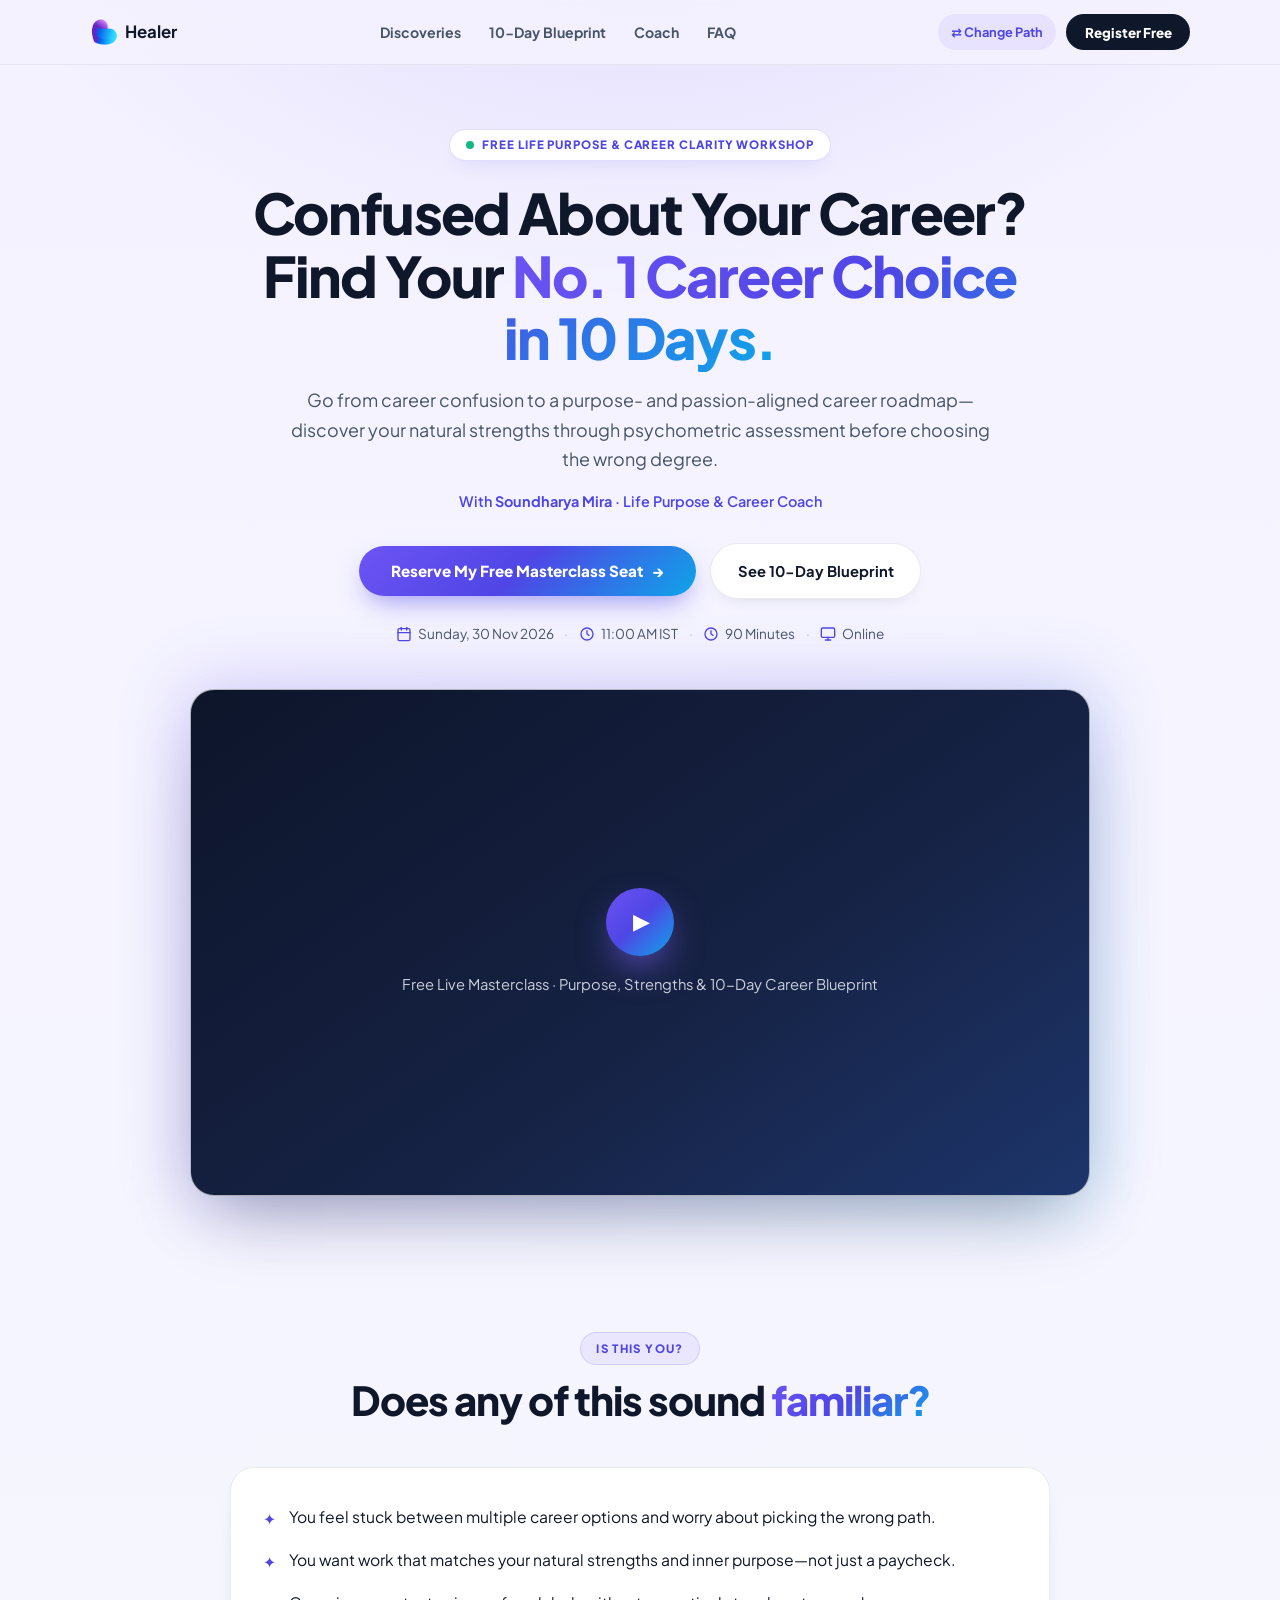
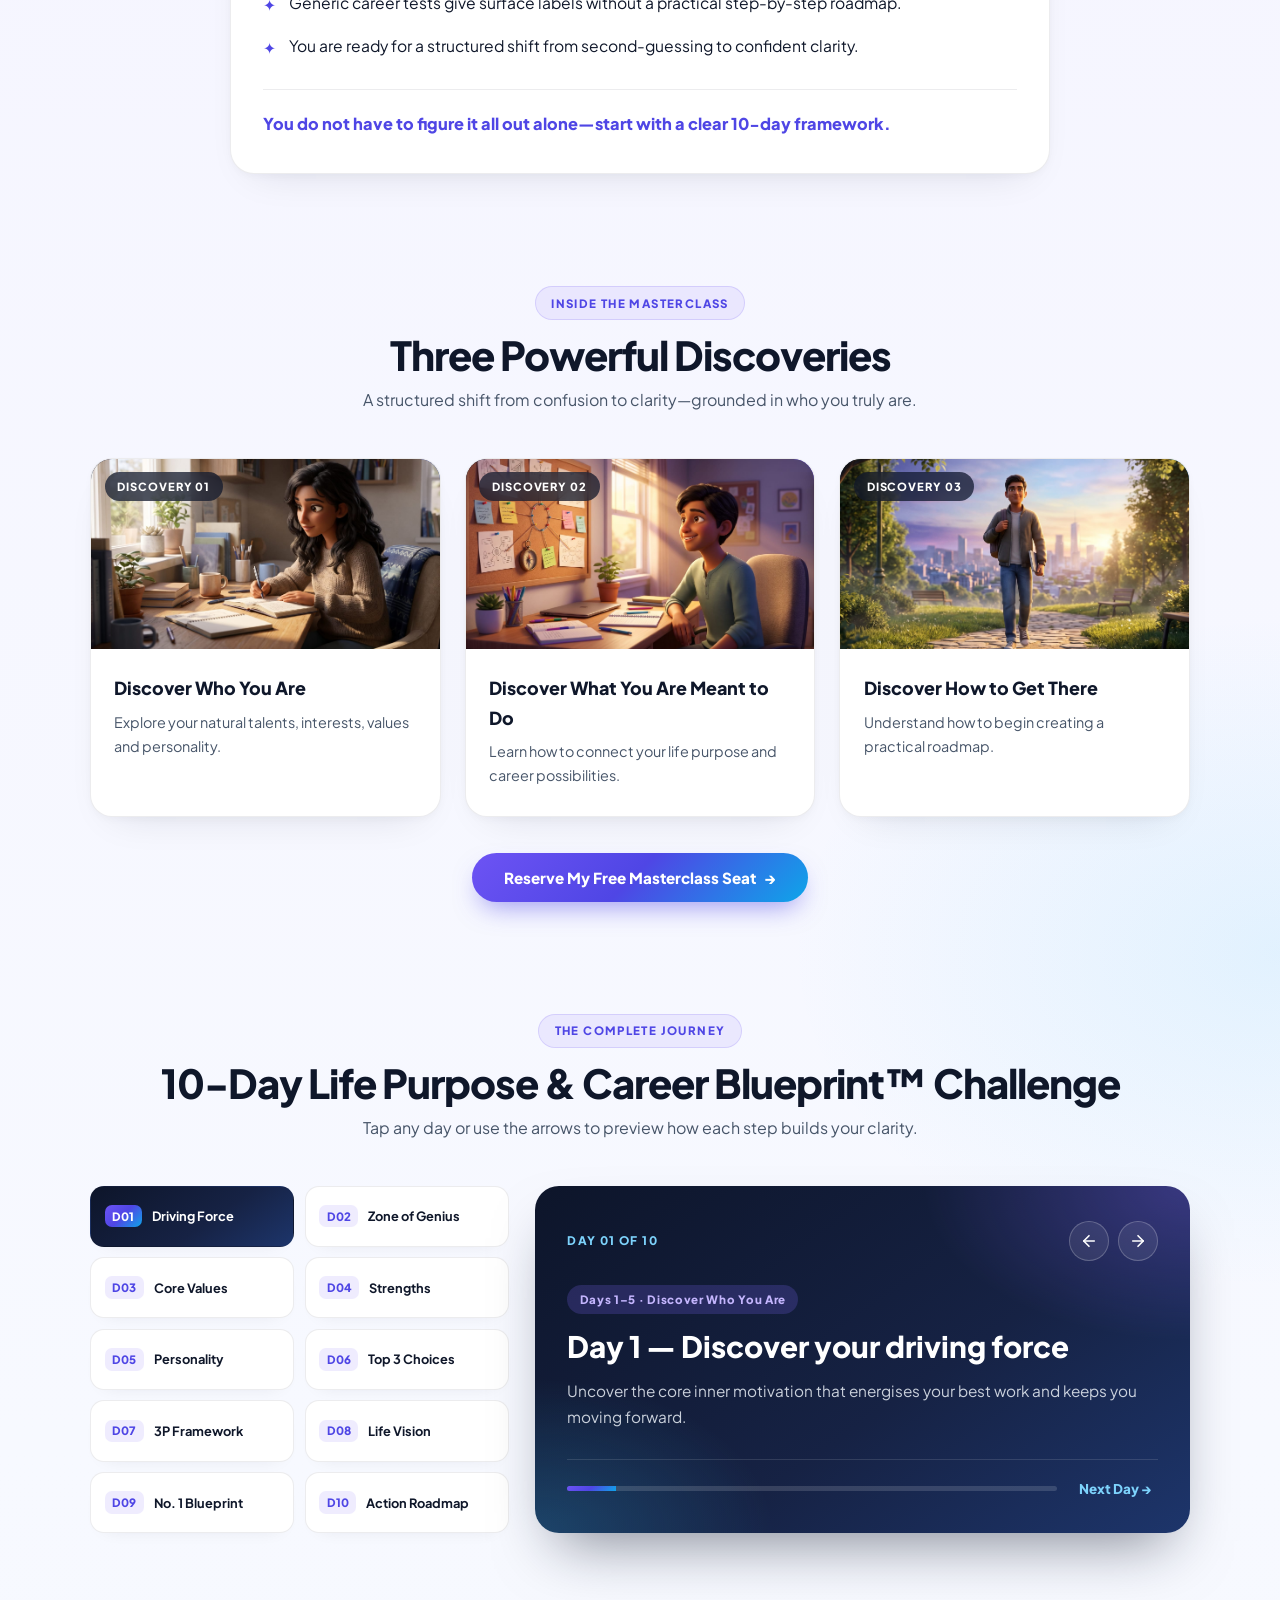
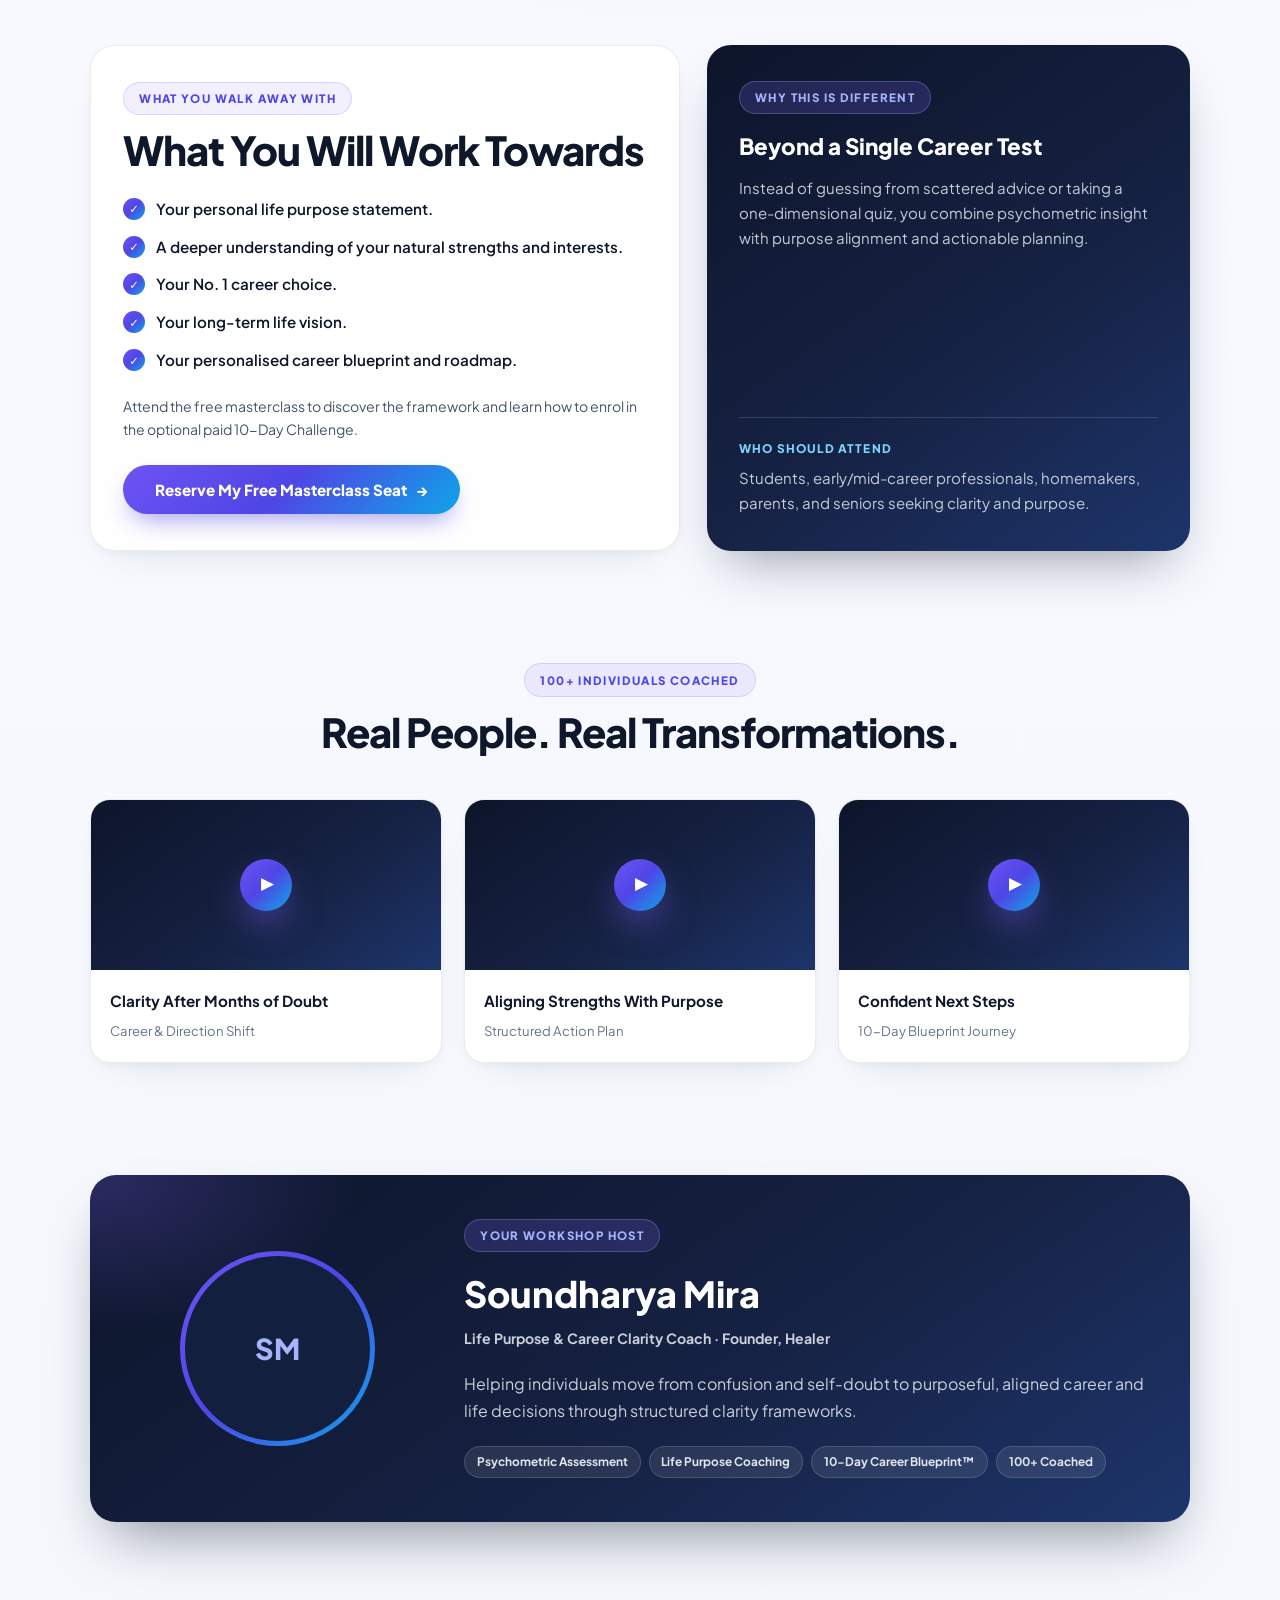
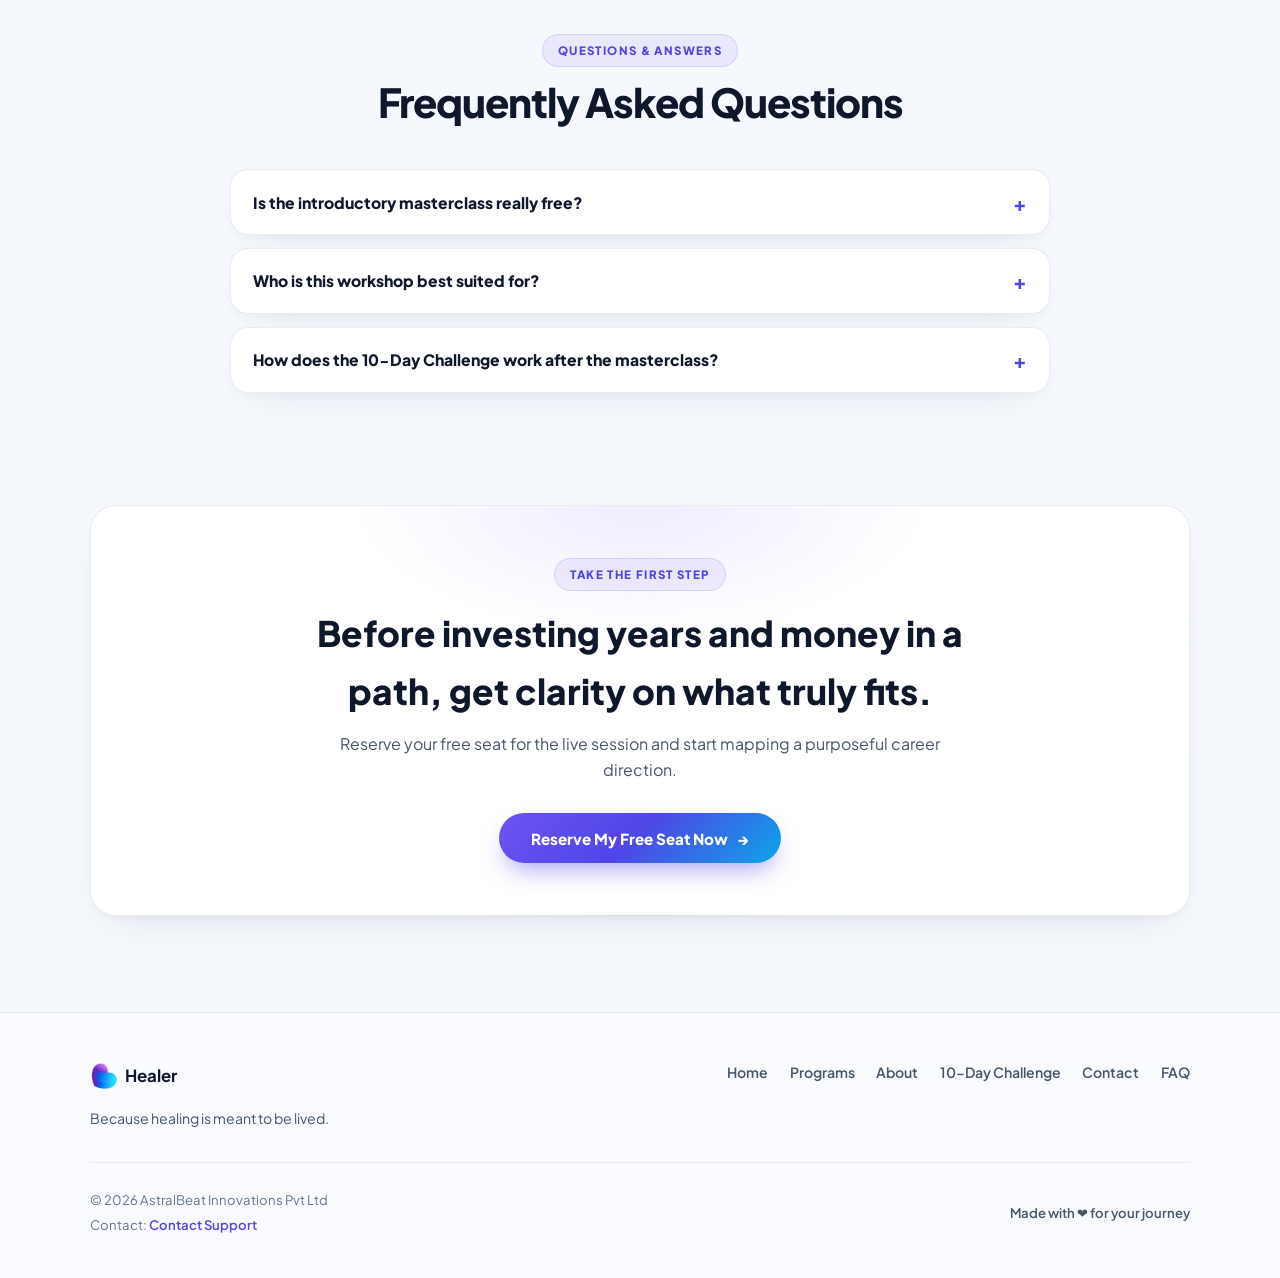
==== commit f89c0f5b: "Fix entry selection, discovery images, mobile responsiveness, and contact page" ====
--- a/workshop.html
+++ b/workshop.html
@@ -1,168 +1,204 @@
 <!DOCTYPE html>
 <html lang="en">
-
 <head>
   <meta charset="UTF-8" />
   <meta name="viewport" content="width=device-width, initial-scale=1.0" />
-  <title>Free Life Purpose & Career Clarity Workshop | 10-Day Career Blueprint – Healer</title>
-  <meta name="description"
-    content="Join Soundharya Mira's free online Life Purpose & Career Clarity Masterclass. Use psychometric assessment and your soul blueprint to find your passion-aligned No. 1 career choice in 10 days." />
-  <meta name="keywords"
-    content="life purpose and career clarity workshop, free online career clarity masterclass, psychometric career assessment, 10-day career blueprint, how to choose the right career, career roadmap" />
+  <title>Free Life Purpose &amp; Career Clarity Workshop | 10-Day Career Blueprint – Healer</title>
+  <meta name="description" content="Join Soundharya Mira's free online Life Purpose & Career Clarity Masterclass. Use psychometric assessment and your soul blueprint to find your passion-aligned No. 1 career choice in 10 days." />
+  <meta name="keywords" content="life purpose and career clarity workshop, free online career clarity masterclass, psychometric career assessment, 10-day career blueprint, how to choose the right career, career roadmap" />
   <link rel="preconnect" href="https://fonts.googleapis.com" />
   <link rel="preconnect" href="https://fonts.gstatic.com" crossorigin />
-  <link href="https://fonts.googleapis.com/css2?family=Plus+Jakarta+Sans:wght@400;500;600;700;800&display=swap"
-    rel="stylesheet" />
+  <link href="https://fonts.googleapis.com/css2?family=Plus+Jakarta+Sans:wght@400;500;600;700;800&display=swap" rel="stylesheet" />
   <link rel="stylesheet" href="styles/base.css" />
   <link rel="stylesheet" href="styles/workshop.css" />
   <link rel="stylesheet" href="styles/responsive.css" />
 </head>
-
 <body data-page="workshop">
-  <!-- LIVE READING PROGRESS BAR -->
-  <div id="scrollProgress" class="scroll-progress" aria-hidden="true"></div>
-
-  <!-- FLOATING GLASS NAVBAR -->
+  <div class="scroll-progress" aria-hidden="true"></div>
+
+  <!-- Top Navbar -->
   <nav class="top-nav">
     <div class="container nav-inner">
       <a href="index.html" class="brand-logo">
-        <img src="assests/healer-logo.webp" alt="Healer Logo" class="brand-logo-img" />
+        <img src="assets/healer-logo.webp" alt="Healer Logo" class="brand-logo-img" />
         <span><strong>Healer</strong></span>
       </a>
 
       <div class="nav-links">
         <a href="#discoveries">Discoveries</a>
-        <a href="#challenge">10-Day Blueprint</a>
-        <a href="#coach">Coach</a>
+        <a href="#blueprint">10-Day Blueprint</a>
+        <a href="#mentor">Coach</a>
         <a href="#faq">FAQ</a>
       </div>
 
       <div class="nav-right-group">
-        <a href="index.html" class="change-path-link" title="Switch audience path">⇄ Change Path</a>
-        <button type="button" class="btn-nav open-register-modal">Register Free</button>
+        <a href="index.html" class="change-path-link">⇄ Change Path</a>
+        <button type="button" class="btn-nav open-modal-btn">Register Free</button>
       </div>
     </div>
   </nav>
 
-  <!-- ========================================================
-       01. HERO SECTION
-       ======================================================== -->
-  <header class="hero-center container">
-    <div class="edition-pill reveal">
-      <span class="live-dot"></span>
-      <span id="heroBadge">FREE LIFE PURPOSE &amp; CAREER CLARITY MASTERCLASS</span>
-    </div>
-
-    <h1 id="heroTitle" class="hero-title reveal"></h1>
-    <p id="heroSubtitle" class="hero-subtitle reveal"></p>
-
-    <p class="hero-coach-line reveal">
-      With <strong>Soundharya Mira</strong> · Life Purpose &amp; Career Coach
-    </p>
-
-    <div class="hero-actions reveal">
-      <button type="button" id="heroCtaBtn" class="btn-primary open-register-modal"></button>
-      <a href="#challenge" class="btn-ghost">See 10-Day Blueprint</a>
-    </div>
-
-    <div class="hero-meta-row reveal">
-      <span class="meta-chip">
-        <svg class="meta-svg" viewBox="0 0 24 24" aria-hidden="true">
-          <rect x="3" y="4" width="18" height="18" rx="2" />
-          <line x1="16" y1="2" x2="16" y2="6" />
-          <line x1="8" y1="2" x2="8" y2="6" />
-          <line x1="3" y1="10" x2="21" y2="10" />
-        </svg>
-        <strong id="metaDate">[Date]</strong>
-      </span>
-      <span class="dot">•</span>
-      <span class="meta-chip">
-        <svg class="meta-svg" viewBox="0 0 24 24" aria-hidden="true">
-          <circle cx="12" cy="12" r="9" />
-          <polyline points="12 7 12 12 15.5 14" />
-        </svg>
-        <strong id="metaTime">[Time]</strong>
-      </span>
-      <span class="dot">•</span>
-      <span class="meta-chip">
-        <svg class="meta-svg" viewBox="0 0 24 24" aria-hidden="true">
-          <circle cx="12" cy="13" r="8" />
-          <path d="M12 9v4l2 2" />
-          <path d="M9 2h6" />
-        </svg>
-        <strong id="metaDuration">[Duration]</strong>
-      </span>
-      <span class="dot">•</span>
-      <span class="meta-chip">
-        <svg class="meta-svg" viewBox="0 0 24 24" aria-hidden="true">
-          <rect x="2" y="4" width="20" height="14" rx="2" />
-          <line x1="8" y1="21" x2="16" y2="21" />
-          <line x1="12" y1="18" x2="12" y2="21" />
-        </svg>
-        <strong>Online</strong>
-      </span>
-    </div>
-
-    <!-- HERO VIDEO / BANNER -->
-    <div class="hero-video-wrap reveal">
-      <div class="video-aura" aria-hidden="true"></div>
-      <div class="hero-video-card">
-        <img src="assets/hero-banner.jpg" alt="Healer Masterclass Preview" class="hero-media-img"
-          onerror="this.style.display='none'; this.nextElementSibling.style.display='flex';" />
-        <div class="media-placeholder" style="display: none;">
-          <button type="button" class="play-ring open-register-modal" aria-label="Watch preview">▶</button>
-          <p>Add masterclass intro video or thumbnail at <code>assets/hero-banner.jpg</code></p>
-        </div>
-      </div>
-    </div>
-  </header>
-
   <main>
-    <!-- ========================================================
-         02. IS THIS YOU?
-         ======================================================== -->
-    <section id="isThisYou" class="container section-block">
-      <div class="section-head reveal">
-        <span class="kicker-tag">Is This You?</span>
+    <!-- Hero Section -->
+    <header class="hero-center container reveal is-visible">
+      <div class="edition-pill">
+        <span class="live-dot"></span>
+        FREE LIFE PURPOSE &amp; CAREER CLARITY WORKSHOP
+      </div>
+
+      <h1 class="hero-title">
+        Discover Your <span class="text-gradient">No. 1 Career Choice</span> in 10 Days.
+      </h1>
+
+      <p class="hero-subtitle">
+        Go from career confusion to discovering your purpose- and passion-aligned career path using psychometric assessment and your soul blueprint.
+      </p>
+
+      <p class="hero-coach-line">
+        With <strong>Soundharya Mira</strong> · Life Purpose &amp; Career Coach
+      </p>
+
+      <div class="hero-actions">
+        <button type="button" class="btn-primary open-modal-btn">
+          Reserve My Free Masterclass Seat
+        </button>
+        <a href="#blueprint" class="btn-ghost">See 10-Day Blueprint</a>
+      </div>
+
+      <div class="hero-meta-row">
+        <span class="meta-chip">
+          <svg class="meta-svg" viewBox="0 0 24 24" aria-hidden="true">
+            <rect x="3" y="4" width="18" height="18" rx="2" />
+            <line x1="16" y1="2" x2="16" y2="6" />
+            <line x1="8" y1="2" x2="8" y2="6" />
+            <line x1="3" y1="10" x2="21" y2="10" />
+          </svg>
+          Sunday, 30 Nov 2026
+        </span>
+        <span class="dot">·</span>
+        <span class="meta-chip">
+          <svg class="meta-svg" viewBox="0 0 24 24" aria-hidden="true">
+            <circle cx="12" cy="12" r="9" />
+            <polyline points="12 7 12 12 15 14" />
+          </svg>
+          11:00 AM IST
+        </span>
+        <span class="dot">·</span>
+        <span class="meta-chip">
+          <svg class="meta-svg" viewBox="0 0 24 24" aria-hidden="true">
+            <circle cx="12" cy="12" r="9" />
+            <polyline points="12 7 12 12 15 14" />
+          </svg>
+          90 Minutes
+        </span>
+        <span class="dot">·</span>
+        <span class="meta-chip">
+          <svg class="meta-svg" viewBox="0 0 24 24" aria-hidden="true">
+            <rect x="2" y="3" width="20" height="14" rx="2" />
+            <line x1="8" y1="21" x2="16" y2="21" />
+            <line x1="12" y1="17" x2="12" y2="21" />
+          </svg>
+          Online
+        </span>
+      </div>
+
+      <div class="hero-video-wrap">
+        <div class="video-aura" aria-hidden="true"></div>
+        <div class="hero-video-card">
+          <div class="media-placeholder" id="heroVideoPlaceholder">
+            <button type="button" class="play-ring open-modal-btn" aria-label="Play workshop preview">
+              ▶
+            </button>
+            <p class="placeholder-caption">
+              Free Live Masterclass · Purpose, Strengths &amp; 10-Day Career Blueprint
+            </p>
+          </div>
+        </div>
+      </div>
+    </header>
+
+    <!-- Pain Points Section -->
+    <section class="section-block container reveal">
+      <div class="section-head">
+        <span class="kicker-tag">IS THIS YOU?</span>
         <h2 class="section-title">Does any of this sound <span class="text-gradient">familiar?</span></h2>
       </div>
 
-      <div class="pain-points-card reveal">
-        <ul id="painPointsList" class="pain-points-list"></ul>
-        <p id="painPointsClosing" class="pain-closing"></p>
-      </div>
-    </section>
-
-    <!-- ========================================================
-         03. THREE POWERFUL DISCOVERIES
-         ======================================================== -->
-    <section id="discoveries" class="container section-block">
-      <div class="section-head reveal">
-        <span class="kicker-tag">Inside The Masterclass</span>
-        <h2 class="section-title">Three Powerful <span class="text-gradient">Discoveries</span></h2>
-        <p class="section-desc">A structured shift from confusion to clarity—grounded in who you truly are.</p>
-      </div>
-
-      <div id="discoveriesGrid" class="art-cards-grid"></div>
-
-      <div class="center-cta-row reveal">
-        <button type="button" class="btn-primary open-register-modal">Reserve My Free Masterclass Seat</button>
-      </div>
-    </section>
-
-    <!-- ========================================================
-         04. 10-DAY LIFE PURPOSE & CAREER BLUEPRINT™ CHALLENGE
-         ======================================================== -->
-    <section id="challenge" class="container section-block">
-      <div class="section-head reveal">
-        <span class="kicker-tag">The Complete Journey</span>
-        <h2 class="section-title">10-Day Life Purpose &amp; <span class="text-gradient">Career Blueprint™</span>
-          Challenge</h2>
-        <p id="challengeSub" class="section-desc"></p>
-      </div>
-
-      <div class="secrets-vault reveal">
-        <div id="dayPillsGrid" class="secret-pills-grid" role="tablist" aria-label="10-Day Challenge Breakdown"></div>
+      <div class="pain-points-card">
+        <ul class="pain-points-list">
+          <li><span class="pain-check">✦</span><span>You feel stuck between multiple career options and worry about picking the wrong path.</span></li>
+          <li><span class="pain-check">✦</span><span>You want work that matches your natural strengths and inner purpose—not just a paycheck.</span></li>
+          <li><span class="pain-check">✦</span><span>Generic career tests give surface labels without a practical step-by-step roadmap.</span></li>
+          <li><span class="pain-check">✦</span><span>You are ready for a structured shift from second-guessing to confident clarity.</span></li>
+        </ul>
+        <p class="pain-closing">You do not have to figure it all out alone—start with a clear 10-day framework.</p>
+      </div>
+    </section>
+
+    <!-- Three Powerful Discoveries Section -->
+    <section id="discoveries" class="section-block container reveal">
+      <div class="section-head">
+        <span class="kicker-tag">INSIDE THE MASTERCLASS</span>
+        <h2 class="section-title">Three Powerful Discoveries</h2>
+        <p class="section-desc">
+          A structured shift from confusion to clarity—grounded in who you truly are.
+        </p>
+      </div>
+
+      <div id="discoveriesGrid" class="art-cards-grid">
+        <article class="art-card">
+          <div class="art-media-box art-fallback-1">
+            <span class="day-float-badge">Discovery 01</span>
+            <img src="assets/discovery-1.png" alt="Discover Who You Are" class="art-img" />
+          </div>
+          <div class="art-card-body">
+            <h3>Discover Who You Are</h3>
+            <p>Explore your natural talents, interests, values and personality.</p>
+          </div>
+        </article>
+
+        <article class="art-card">
+          <div class="art-media-box art-fallback-2">
+            <span class="day-float-badge">Discovery 02</span>
+            <img src="assets/discovery-2.png" alt="Discover What You Are Meant to Do" class="art-img" />
+          </div>
+          <div class="art-card-body">
+            <h3>Discover What You Are Meant to Do</h3>
+            <p>Learn how to connect your life purpose and career possibilities.</p>
+          </div>
+        </article>
+
+        <article class="art-card">
+          <div class="art-media-box art-fallback-3">
+            <span class="day-float-badge">Discovery 03</span>
+            <img src="assets/discovery-3.png" alt="Discover How to Get There" class="art-img" />
+          </div>
+          <div class="art-card-body">
+            <h3>Discover How to Get There</h3>
+            <p>Understand how to begin creating a practical roadmap.</p>
+          </div>
+        </article>
+      </div>
+
+      <div class="center-cta-row">
+        <button type="button" class="btn-primary open-modal-btn">
+          Reserve My Free Masterclass Seat
+        </button>
+      </div>
+    </section>
+
+    <!-- 10-Day Blueprint Vault Section -->
+    <section id="blueprint" class="section-block container reveal">
+      <div class="section-head">
+        <span class="kicker-tag">THE COMPLETE JOURNEY</span>
+        <h2 class="section-title">10-Day Life Purpose &amp; Career Blueprint™ Challenge</h2>
+        <p class="section-desc">
+          Tap any day or use the arrows to preview how each step builds your clarity.
+        </p>
+      </div>
+
+      <div class="secrets-vault">
+        <div id="secretPillsGrid" class="secret-pills-grid"></div>
 
         <div class="secret-stage" aria-live="polite">
           <div class="stage-top-bar">
@@ -183,214 +219,259 @@
             </div>
           </div>
 
-          <div id="stageContent" class="stage-content">
-            <span id="stagePhase" class="stage-tag"></span>
-            <h3 id="stageTitle" class="stage-title"></h3>
-            <p id="stageDesc" class="stage-desc"></p>
+          <div class="stage-content">
+            <span id="stageTag" class="stage-tag">Days 1–5 · Discover Who You Are</span>
+            <h3 id="stageTitle" class="stage-title">Day 1 — Discover your driving force</h3>
+            <p id="stageDesc" class="stage-desc">
+              Uncover the core inner motivation that energises your best work and keeps you moving forward.
+            </p>
           </div>
 
           <div class="stage-footer">
             <div class="stage-progress-track">
               <span id="stageProgressFill" class="stage-progress-fill"></span>
             </div>
-            <button type="button" class="stage-cta-link open-register-modal">Join Free Masterclass →</button>
-          </div>
-        </div>
-      </div>
-    </section>
-
-    <!-- ========================================================
-         05. WHAT YOU WILL WORK TOWARDS + 06. WHY IT'S DIFFERENT
-         ======================================================== -->
-    <section class="container section-block">
-      <div class="outcomes-split reveal">
+            <button type="button" id="stageNextCta" class="stage-cta-link">Next Day →</button>
+          </div>
+        </div>
+      </div>
+    </section>
+
+    <!-- Outcomes & Why Different Section -->
+    <section class="section-block container reveal">
+      <div class="outcomes-split">
         <div class="outcomes-box">
-          <span class="kicker-tag">Your Outcomes</span>
-          <h2 id="outcomesHeading" class="section-title left-title">What You Will Work Towards</h2>
-          <ul id="outcomesList" class="outcomes-list"></ul>
-          <p id="outcomesNote" class="outcomes-note"></p>
-          <button type="button" class="btn-primary open-register-modal">Reserve My Free Masterclass Seat</button>
+          <span class="kicker-tag">WHAT YOU WALK AWAY WITH</span>
+          <h2 class="section-title left-title">What You Will Work Towards</h2>
+          <ul class="outcomes-list">
+            <li><span class="outcome-dot">✓</span><span>Your personal life purpose statement.</span></li>
+            <li><span class="outcome-dot">✓</span><span>A deeper understanding of your natural strengths and interests.</span></li>
+            <li><span class="outcome-dot">✓</span><span>Your No. 1 career choice.</span></li>
+            <li><span class="outcome-dot">✓</span><span>Your long-term life vision.</span></li>
+            <li><span class="outcome-dot">✓</span><span>Your personalised career blueprint and roadmap.</span></li>
+          </ul>
+          <p class="outcomes-note">
+            Attend the free masterclass to discover the framework and learn how to enrol in the optional paid 10-Day Challenge.
+          </p>
+          <button type="button" class="btn-primary open-modal-btn">
+            Reserve My Free Masterclass Seat
+          </button>
         </div>
 
         <div class="different-box">
-          <span class="kicker-tag kicker-dark">Why This Is Different</span>
-          <h3>Beyond a Single Career Test</h3>
-          <p id="differentText"></p>
+          <div>
+            <span class="kicker-tag kicker-dark">WHY THIS IS DIFFERENT</span>
+            <h3>Beyond a Single Career Test</h3>
+            <p>
+              Instead of guessing from scattered advice or taking a one-dimensional quiz, you combine psychometric insight with purpose alignment and actionable planning.
+            </p>
+          </div>
 
           <div class="who-box">
-            <span class="who-label">Who Should Attend?</span>
-            <p id="whoShouldAttend"></p>
-          </div>
-        </div>
-      </div>
-    </section>
-
-    <!-- ========================================================
-         07. REAL PEOPLE. REAL TRANSFORMATIONS.
-         ======================================================== -->
-    <section id="testimonials" class="container section-block">
-      <div class="section-head reveal">
-        <span class="kicker-tag">100+ Individuals Coached</span>
-        <h2 class="section-title">Real People. <span class="text-gradient">Real Transformations.</span></h2>
-        <p id="testimonialsSub" class="section-desc"></p>
-      </div>
-
-      <div class="testimonials-grid reveal">
+            <span class="who-label">WHO SHOULD ATTEND</span>
+            <p>
+              Students, early/mid-career professionals, homemakers, parents, and seniors seeking clarity and purpose.
+            </p>
+          </div>
+        </div>
+      </div>
+    </section>
+
+    <!-- Testimonials Section -->
+    <section class="section-block container reveal">
+      <div class="section-head">
+        <span class="kicker-tag">100+ INDIVIDUALS COACHED</span>
+        <h2 class="section-title">Real People. Real Transformations.</h2>
+      </div>
+
+      <div class="testimonials-grid">
         <article class="video-testimonial-card">
           <div class="testimonial-thumb">
-            <button type="button" class="play-ring small-play" aria-label="Play testimonial 1">▶</button>
+            <button type="button" class="play-ring small-play open-modal-btn" aria-label="Play story 1">▶</button>
           </div>
           <div class="testimonial-caption">
-            <strong>Participant Story 01</strong>
-            <span>Replace with approved audience-relevant video testimonial</span>
+            <strong>Clarity After Months of Doubt</strong>
+            <span>Career &amp; Direction Shift</span>
           </div>
         </article>
 
         <article class="video-testimonial-card">
           <div class="testimonial-thumb">
-            <button type="button" class="play-ring small-play" aria-label="Play testimonial 2">▶</button>
+            <button type="button" class="play-ring small-play open-modal-btn" aria-label="Play story 2">▶</button>
           </div>
           <div class="testimonial-caption">
-            <strong>Participant Story 02</strong>
-            <span>Replace with approved audience-relevant video testimonial</span>
+            <strong>Aligning Strengths With Purpose</strong>
+            <span>Structured Action Plan</span>
           </div>
         </article>
 
         <article class="video-testimonial-card">
           <div class="testimonial-thumb">
-            <button type="button" class="play-ring small-play" aria-label="Play testimonial 3">▶</button>
+            <button type="button" class="play-ring small-play open-modal-btn" aria-label="Play story 3">▶</button>
           </div>
           <div class="testimonial-caption">
-            <strong>Participant Story 03</strong>
-            <span>Replace with approved audience-relevant video testimonial</span>
-          </div>
-        </article>
-      </div>
-    </section>
-
-    <!-- ========================================================
-         08. MEET YOUR COACH (SOUNDHARYA MIRA)
-         ======================================================== -->
-    <section id="coach" class="container section-block">
-      <div class="mentor-card reveal">
-        <div class="mentor-photo-col">
-          <div class="mentor-avatar-ring">
-            <img src="assets/host-photo.jpg" alt="Soundharya Mira - Founder & CEO of Healer" class="mentor-img"
-              onerror="this.style.display='none'; this.nextElementSibling.style.display='grid';" />
-            <div class="avatar-placeholder" style="display: none;">SM</div>
-          </div>
-        </div>
-
+            <strong>Confident Next Steps</strong>
+            <span>10-Day Blueprint Journey</span>
+          </div>
+        </article>
+      </div>
+    </section>
+
+    <!-- Mentor Section -->
+    <section id="mentor" class="section-block container reveal">
+      <div class="mentor-card">
+        <div class="mentor-avatar-ring">
+          <div class="avatar-placeholder">SM</div>
+        </div>
         <div class="mentor-copy">
-          <span class="kicker-tag kicker-dark">Meet Your Coach</span>
-          <h2 class="mentor-title">Soundharya <span class="text-gradient">Mira</span></h2>
-          <p class="mentor-role">Life Purpose &amp; Career Coach · Entrepreneur · Founder &amp; CEO of Healer</p>
+          <span class="kicker-tag kicker-dark">YOUR WORKSHOP HOST</span>
+          <h2 class="mentor-title">Soundharya Mira</h2>
+          <p class="mentor-role">Life Purpose &amp; Career Clarity Coach · Founder, Healer</p>
           <p>
-            Having experienced career confusion herself, Soundharya moved from biotechnology and cardiovascular research
-            to entrepreneurship and coaching. Her self-discovery journey inspired her to help others discover who they
-            truly are and build a meaningful career.
+            Helping individuals move from confusion and self-doubt to purposeful, aligned career and life decisions through structured clarity frameworks.
           </p>
-
           <div class="credentials-pills">
-            <span>100+ Individuals Coached</span>
-            <span>3 Years Coaching Experience</span>
-            <span>M.Tech Integrated Biotechnology</span>
-            <span>SPARSH SIIP Fellow</span>
-            <span>Founder &amp; CEO, AstralBeat Innovations</span>
-          </div>
-        </div>
-      </div>
-    </section>
-
-    <!-- ========================================================
-         10. FREQUENTLY ASKED QUESTIONS
-         ======================================================== -->
-    <section id="faq" class="container section-block">
-      <div class="section-head reveal">
-        <span class="kicker-tag">Questions Answered</span>
-        <h2 class="section-title">Frequently Asked <span class="text-gradient">Questions</span></h2>
-      </div>
-
-      <div id="faqList" class="faq-list reveal"></div>
-    </section>
-
-    <!-- ========================================================
-         11. FINAL CALL TO ACTION
-         ======================================================== -->
-    <section class="container section-block final-section">
-      <div class="final-cta-banner reveal">
-        <span class="kicker-tag">Free Live Masterclass</span>
-        <h2 id="finalCtaHeading"></h2>
-        <p id="finalCtaSub"></p>
-        <button type="button" id="finalCtaBtn" class="btn-primary open-register-modal">Reserve My Free Seat Now</button>
+            <span>Psychometric Assessment</span>
+            <span>Life Purpose Coaching</span>
+            <span>10-Day Career Blueprint™</span>
+            <span>100+ Coached</span>
+          </div>
+        </div>
+      </div>
+    </section>
+
+    <!-- FAQ Section -->
+    <section id="faq" class="section-block container reveal">
+      <div class="section-head">
+        <span class="kicker-tag">QUESTIONS &amp; ANSWERS</span>
+        <h2 class="section-title">Frequently Asked Questions</h2>
+      </div>
+
+      <div class="faq-list">
+        <div class="faq-item">
+          <button type="button" class="faq-trigger" aria-expanded="false">
+            <span>Is the introductory masterclass really free?</span>
+            <span class="faq-plus">+</span>
+          </button>
+          <div class="faq-body">
+            <div class="faq-body-inner">
+              Yes. Attending the live masterclass session is completely free when you reserve your seat.
+            </div>
+          </div>
+        </div>
+
+        <div class="faq-item">
+          <button type="button" class="faq-trigger" aria-expanded="false">
+            <span>Who is this workshop best suited for?</span>
+            <span class="faq-plus">+</span>
+          </button>
+          <div class="faq-body">
+            <div class="faq-body-inner">
+              Anyone looking to clarify their strengths, purpose, and next career or life move—whether starting out, transitioning, or returning.
+            </div>
+          </div>
+        </div>
+
+        <div class="faq-item">
+          <button type="button" class="faq-trigger" aria-expanded="false">
+            <span>How does the 10-Day Challenge work after the masterclass?</span>
+            <span class="faq-plus">+</span>
+          </button>
+          <div class="faq-body">
+            <div class="faq-body-inner">
+              During the session, you will see how the 10-day guided blueprint works step by step and how to join if you choose to continue.
+            </div>
+          </div>
+        </div>
+      </div>
+    </section>
+
+    <!-- Final CTA Banner -->
+    <section class="section-block final-section container reveal">
+      <div class="final-cta-banner">
+        <span class="kicker-tag">TAKE THE FIRST STEP</span>
+        <h2>Before investing years and money in a path, get clarity on what truly fits.</h2>
+        <p>
+          Reserve your free seat for the live session and start mapping a purposeful career direction.
+        </p>
+        <button type="button" class="btn-primary open-modal-btn">
+          Reserve My Free Seat Now
+        </button>
       </div>
     </section>
   </main>
 
-  <!-- FOOTER WITH POLICIES -->
-  <footer class="site-footer container">
-    <div class="footer-links">
-      <a href="#privacy">Privacy Policy</a>
-      <span>·</span>
-      <a href="#terms">Terms of Service</a>
-      <span>·</span>
-      <a href="#refund">Refund Policy</a>
-      <span>·</span>
-      <a href="mailto:support@healer.in">Contact Support</a>
+  <!-- Official Healer Footer -->
+  <footer class="healer-footer">
+    <div class="container">
+      <div class="footer-top">
+        <div class="footer-brand">
+          <a href="index.html" class="brand-logo">
+            <img src="assets/healer-logo.webp" alt="Healer Logo" class="brand-logo-img" />
+            <span><strong>Healer</strong></span>
+          </a>
+          <p class="footer-tagline">Because healing is meant to be lived.</p>
+        </div>
+        <nav class="footer-nav" aria-label="Footer navigation">
+          <a href="index.html">Home</a>
+          <a href="#discoveries">Programs</a>
+          <a href="#mentor">About</a>
+          <a href="#blueprint">10-Day Challenge</a>
+          <a href="contact.html">Contact</a>
+          <a href="#faq">FAQ</a>
+        </nav>
+      </div>
+
+      <div class="footer-bottom">
+        <div class="footer-legal">
+          <p>© 2026 AstralBeat Innovations Pvt Ltd</p>
+          <p>Contact: <a href="contact.html">Contact Support</a></p>
+        </div>
+        <p class="footer-made">Made with <span aria-label="love">❤️</span> for your journey</p>
+      </div>
     </div>
-    <p>© 2026 Healer. All rights reserved.</p>
   </footer>
 
-  <!-- STICKY MOBILE CTA BAR -->
+  <!-- Smart Mobile Sticky CTA -->
   <div class="mobile-sticky-cta">
-    <button type="button" class="btn-primary full-width open-register-modal">Reserve My Free Seat Now</button>
+    <button type="button" class="btn-primary open-modal-btn">
+      Reserve My Free Seat Now
+    </button>
   </div>
 
-  <!-- ========================================================
-       REGISTRATION MODAL (WITH CONSENT & GUARDIAN SUPPORT)
-       ======================================================== -->
+  <!-- Registration Modal -->
   <div id="registerModal" class="modal-overlay" aria-hidden="true">
     <div class="modal-card" role="dialog" aria-modal="true" aria-labelledby="modalTitle">
-      <button type="button" class="modal-close" id="closeModalBtn" aria-label="Close modal">✕</button>
-      <span id="modalAudienceTag" class="kicker-tag">Free Masterclass</span>
-      <h3 id="modalTitle" class="modal-title">Reserve Your Free Seat</h3>
-      <p class="modal-desc">Enter your details to receive your joining link and session reminders.</p>
+      <button type="button" id="closeModalBtn" class="modal-close" aria-label="Close modal">✕</button>
+      <span class="kicker-tag">FREE MASTERCLASS SEAT</span>
+      <h2 id="modalTitle" class="modal-title">Reserve Your Seat</h2>
+      <p class="modal-desc">Enter your details below to receive workshop access.</p>
 
       <form id="registerForm" class="register-form">
         <label>
-          <span id="nameFieldLabel">Full Name</span>
-          <input type="text" name="name" placeholder="Enter your full name" required />
+          Full Name
+          <input type="text" name="name" required placeholder="Enter your full name" />
         </label>
-
-        <label id="participantNameField" hidden>
-          Student / Child's Name (Participant)
-          <input type="text" name="participantName" placeholder="Enter student's name" />
-        </label>
-
         <label>
           Email Address
-          <input type="email" name="email" placeholder="you@example.com" required />
+          <input type="email" name="email" required placeholder="you@example.com" />
         </label>
-
         <label>
-          WhatsApp Number
-          <input type="tel" name="whatsapp" placeholder="+91 98765 43210" required />
+          Phone / WhatsApp Number
+          <input type="tel" name="phone" required placeholder="+91 98765 43210" />
         </label>
-
         <label class="consent-row">
-          <input type="checkbox" name="consent" required />
-          <span>I agree to receive masterclass joining details &amp; reminders via Email and WhatsApp, and accept the
-            Privacy Policy.</span>
+          <input type="checkbox" required />
+          <span>I agree to receive workshop updates from Healer / AstralBeat Innovations.</span>
         </label>
-
-        <button type="submit" class="btn-primary full-width">Confirm Free Registration</button>
+        <button type="submit" class="btn-primary full-width">Confirm Free Seat</button>
       </form>
 
       <div id="registerSuccess" class="register-success" hidden>
         <div class="success-icon">✓</div>
-        <h4>You're Registered!</h4>
-        <p>Your free seat for the <strong>Life Purpose &amp; Career Clarity Masterclass</strong> is confirmed. Joining
-          details will be sent to your email and WhatsApp.</p>
+        <h3>You're Registered!</h3>
+        <p>Your free masterclass spot is reserved. Check your email or WhatsApp for session details.</p>
+        <button type="button" id="resetRegisterBtn" class="btn-ghost">Register Another Person</button>
       </div>
     </div>
   </div>
@@ -398,5 +479,4 @@
   <script src="scripts/audiences-data.js"></script>
   <script src="scripts/main.js"></script>
 </body>
-
 </html>
--- a/styles/base.css
+++ b/styles/base.css
@@ -341,4 +341,77 @@
 
 .footer-links a:hover {
   color: var(--indigo);
+}
+
+/* Official Healer Footer */
+.healer-footer {
+  border-top: 1px solid rgba(15, 23, 42, 0.08);
+  padding: 3rem 0 2.5rem;
+  margin-top: 4rem;
+  background: rgba(255, 255, 255, 0.45);
+}
+
+.footer-top {
+  display: flex;
+  align-items: flex-start;
+  justify-content: space-between;
+  flex-wrap: wrap;
+  gap: 1.75rem;
+  padding-bottom: 2rem;
+  border-bottom: 1px solid rgba(15, 23, 42, 0.07);
+}
+
+.footer-tagline {
+  margin: 0.55rem 0 0;
+  font-size: 0.88rem;
+  color: var(--body);
+}
+
+.footer-nav {
+  display: flex;
+  flex-wrap: wrap;
+  gap: 1.35rem;
+  align-items: center;
+}
+
+.footer-nav a {
+  text-decoration: none;
+  font-size: 0.88rem;
+  font-weight: 600;
+  color: var(--body);
+}
+
+.footer-nav a:hover {
+  color: var(--indigo);
+}
+
+.footer-bottom {
+  display: flex;
+  align-items: center;
+  justify-content: space-between;
+  flex-wrap: wrap;
+  gap: 1rem;
+  padding-top: 1.5rem;
+  font-size: 0.82rem;
+  color: var(--muted);
+}
+
+.footer-legal p {
+  margin: 0.15rem 0;
+}
+
+.footer-legal a {
+  color: var(--indigo);
+  text-decoration: none;
+  font-weight: 600;
+}
+
+.footer-legal a:hover {
+  text-decoration: underline;
+}
+
+.footer-made {
+  margin: 0;
+  font-weight: 600;
+  color: var(--body);
 }
--- a/styles/workshop.css
+++ b/styles/workshop.css
@@ -98,23 +98,23 @@
   box-shadow: 0 34px 70px -26px rgba(15, 23, 42, 0.36);
 }
 
-.hero-media-img {
-  width: 100%;
-  height: 100%;
-  object-fit: cover;
-  display: block;
-}
-
 .media-placeholder {
   width: 100%;
   height: 100%;
+  display: flex;
   flex-direction: column;
   align-items: center;
   justify-content: center;
   gap: 1rem;
-  color: rgba(241, 245, 249, 0.85);
+  color: rgba(241, 245, 249, 0.88);
   padding: 1.5rem;
   text-align: center;
+}
+
+.placeholder-caption {
+  margin: 0;
+  font-size: 0.92rem;
+  color: rgba(226, 232, 240, 0.88);
 }
 
 .play-ring {
@@ -215,7 +215,7 @@
   color: var(--indigo);
 }
 
-/* 3 Discoveries */
+/* 3 Discoveries Cards & Images */
 .art-cards-grid {
   display: grid;
   grid-template-columns: repeat(3, minmax(0, 1fr));
@@ -239,8 +239,10 @@
 
 .art-media-box {
   position: relative;
+  width: 100%;
   height: 190px;
   overflow: hidden;
+  background: linear-gradient(135deg, #131c3c 0%, #3b2d8a 55%, #38bdf8 100%);
 }
 
 .art-fallback-1 {
@@ -261,47 +263,25 @@
   width: 100%;
   height: 100%;
   object-fit: cover;
+  object-position: center;
   display: block;
-}
-
-.art-orb {
-  position: absolute;
-  border-radius: 50%;
-  filter: blur(26px);
-  opacity: 0.6;
-  z-index: 1;
-}
-
-.orb-a {
-  width: 120px;
-  height: 120px;
-  top: -20px;
-  right: -20px;
-  background: #38bdf8;
-}
-
-.orb-b {
-  width: 130px;
-  height: 130px;
-  bottom: -25px;
-  left: -20px;
-  background: #a78bfa;
 }
 
 .day-float-badge {
   position: absolute;
-  top: 1rem;
-  left: 1rem;
+  top: 0.85rem;
+  left: 0.85rem;
   z-index: 3;
   font-size: 0.7rem;
   font-weight: 800;
   letter-spacing: 0.08em;
   text-transform: uppercase;
   color: #ffffff;
-  background: rgba(13, 21, 42, 0.7);
+  background: rgba(13, 21, 42, 0.72);
   backdrop-filter: blur(8px);
   padding: 0.32rem 0.8rem;
   border-radius: 999px;
+  pointer-events: none;
 }
 
 .art-card-body {
@@ -685,12 +665,11 @@
   background: var(--grad);
 }
 
-.mentor-img,
 .avatar-placeholder {
   width: 100%;
   height: 100%;
   border-radius: 50%;
-  object-fit: cover;
+  display: grid;
   background: #131f3f;
   place-items: center;
   font-weight: 800;
--- a/styles/responsive.css
+++ b/styles/responsive.css
@@ -1,6 +1,28 @@
-@media (max-width: 920px) {
-
-  .art-cards-grid,
+/* ========================================================
+   RESPONSIVE LAYOUT — ALL DEVICES (320px TO 1440px+)
+   ======================================================== */
+
+/* Large Desktops (1280px+) */
+@media (min-width: 1280px) {
+  .container {
+    max-width: 1140px;
+  }
+}
+
+/* Tablets & Small Laptops (641px – 960px) */
+@media (max-width: 960px) {
+  .container {
+    padding: 0 1.5rem;
+  }
+
+  .nav-links {
+    gap: 1.15rem;
+  }
+
+  .art-cards-grid {
+    grid-template-columns: repeat(2, minmax(0, 1fr));
+  }
+
   .secrets-vault,
   .outcomes-split,
   .testimonials-grid,
@@ -8,9 +30,14 @@
     grid-template-columns: 1fr;
   }
 
+  .secret-pills-grid {
+    grid-template-columns: repeat(2, minmax(0, 1fr));
+  }
+
   .mentor-card {
     text-align: center;
-    padding: 2rem 1.35rem;
+    padding: 2.25rem 1.75rem;
+    gap: 1.75rem;
   }
 
   .credentials-pills {
@@ -18,7 +45,13 @@
   }
 }
 
+/* Mobile Devices (up to 640px) */
 @media (max-width: 640px) {
+  body {
+    font-size: 15px;
+    line-height: 1.58;
+  }
+
   .container {
     padding: 0 1rem;
   }
@@ -29,17 +62,31 @@
   }
 
   .section-block {
-    padding-top: 4.5rem;
-  }
-
-  /* Compact single-line navbar that fits cleanly even at 320px–360px */
+    padding-top: 3.5rem;
+  }
+
+  .section-head {
+    margin-bottom: 1.75rem;
+  }
+
+  .section-title {
+    font-size: 1.48rem;
+    line-height: 1.22;
+    margin: 0.6rem auto 0.5rem;
+  }
+
+  .section-desc {
+    font-size: 0.9rem;
+  }
+
+  /* Compact Single-Line Navbar */
   .top-nav {
-    padding: 0.7rem 0;
+    padding: 0.65rem 0;
   }
 
   .brand-logo {
     font-size: 0.94rem;
-    gap: 0.35rem;
+    gap: 0.38rem;
   }
 
   .brand-logo-img {
@@ -51,97 +98,268 @@
   }
 
   .change-path-link {
-    font-size: 0.7rem;
-    padding: 0.4rem 0.65rem;
+    font-size: 0.72rem;
+    padding: 0.38rem 0.68rem;
   }
 
   .btn-nav {
-    font-size: 0.72rem;
-    padding: 0.46rem 0.82rem;
-  }
-
-  /* Entry Grid */
+    font-size: 0.74rem;
+    padding: 0.44rem 0.85rem;
+  }
+
+  /* Entry Page (index.html) */
+  .entry-main {
+    padding-top: 2rem;
+    padding-bottom: 2rem;
+  }
+
+  .entry-title {
+    font-size: 1.7rem;
+    margin: 1rem auto 0.7rem;
+  }
+
+  .entry-subtitle {
+    font-size: 0.92rem;
+    margin-bottom: 1.75rem;
+  }
+
+  .selector-prompt {
+    font-size: 1rem;
+    margin-bottom: 1rem;
+  }
+
   .identity-grid {
     grid-template-columns: 1fr;
+    gap: 0.75rem;
+  }
+
+  .identity-card {
+    padding: 1rem 1.05rem;
+    border-radius: 16px;
   }
 
   .identity-card-wide {
     grid-column: span 1;
   }
 
-  /* Hero & Safe Wrapping (No 357px Overflow) */
+  /* Clean, De-cluttered Mobile Hero */
   .hero-center {
-    padding-top: 2.75rem;
+    padding-top: 1.75rem;
+    padding-bottom: 0.5rem;
   }
 
   .edition-pill {
     font-size: 0.64rem;
-    letter-spacing: 0.05em;
-    padding: 0.4rem 0.8rem;
+    letter-spacing: 0.04em;
+    padding: 0.36rem 0.78rem;
+    border-radius: 14px;
   }
 
   .hero-title {
-    font-size: 1.75rem;
+    font-size: 1.62rem;
+    line-height: 1.18;
     max-width: 100%;
-  }
-
+    margin: 0.95rem auto 0.75rem;
+  }
+
+  .hero-subtitle {
+    font-size: 0.9rem;
+    line-height: 1.55;
+    margin-bottom: 0.75rem;
+  }
+
+  .hero-coach-line {
+    font-size: 0.82rem;
+    margin-bottom: 1.35rem;
+  }
+
+  /* Primary Button + Lightweight Secondary Link (Removes Double-Pill Clutter) */
   .hero-actions {
     flex-direction: column;
+    gap: 0.55rem;
     width: 100%;
-  }
-
-  .hero-actions .btn-primary,
+    margin-bottom: 1.2rem;
+  }
+
+  .btn-primary {
+    width: 100%;
+    padding: 0.85rem 1.15rem;
+    font-size: 0.88rem;
+    white-space: normal;
+  }
+
   .hero-actions .btn-ghost {
-    width: 100%;
+    width: auto;
+    padding: 0.45rem 0.9rem;
+    font-size: 0.84rem;
+    background: transparent;
+    border: none;
+    box-shadow: none;
+    color: var(--indigo);
+    text-decoration: underline;
+    text-underline-offset: 4px;
+  }
+
+  /* Neat 2x2 Compact Meta Bar */
+  .hero-meta-row {
+    display: grid;
+    grid-template-columns: repeat(2, auto);
+    justify-content: center;
+    gap: 0.45rem 1rem;
+    font-size: 0.78rem;
+    background: rgba(255, 255, 255, 0.72);
+    border: 1px solid rgba(15, 23, 42, 0.06);
+    border-radius: 14px;
+    padding: 0.7rem 0.9rem;
+    margin-bottom: 1.75rem;
   }
 
   .hero-meta-row .dot {
     display: none;
-  }
-
-  /* Allow long CTA text to wrap cleanly instead of overflowing screen */
-  .btn-primary {
-    width: 100%;
-    padding: 0.88rem 1.15rem;
-    font-size: 0.88rem;
-    white-space: normal;
   }
 
   .hero-video-wrap {
     width: 100%;
     overflow: hidden;
-    border-radius: 20px;
+    border-radius: 18px;
   }
 
   .hero-video-card {
     width: 100%;
     aspect-ratio: 16 / 10;
-    border-radius: 20px;
+    border-radius: 18px;
   }
 
   .play-ring {
-    width: 54px;
-    height: 54px;
-    font-size: 1.1rem;
+    width: 52px;
+    height: 52px;
+    font-size: 1.05rem;
+  }
+
+  /* Cards & Sections — Airy & Clean */
+  .art-cards-grid {
+    grid-template-columns: 1fr;
+    gap: 1.1rem;
+  }
+
+  .art-media-box {
+    height: 160px;
+  }
+
+  .art-card-body {
+    padding: 1.25rem 1.15rem 1.35rem;
   }
 
   .pain-points-card,
   .outcomes-box,
   .different-box,
   .secret-stage,
-  .final-cta-banner {
-    padding: 1.5rem 1.2rem;
+  .final-cta-banner,
+  .contact-card {
+    padding: 1.35rem 1.15rem;
+    border-radius: 18px;
+  }
+
+  .pain-points-list li,
+  .outcomes-list li {
+    font-size: 0.9rem;
+  }
+
+  .secret-pills-grid {
+    grid-template-columns: repeat(2, minmax(0, 1fr));
+    gap: 0.5rem;
+  }
+
+  .secret-pill-btn {
+    padding: 0.65rem 0.7rem;
+    border-radius: 12px;
+  }
+
+  .stage-title {
+    font-size: 1.28rem;
+  }
+
+  .stage-desc {
+    font-size: 0.88rem;
+    margin-bottom: 1.35rem;
+  }
+
+  .mentor-avatar-ring {
+    width: 145px;
+    height: 145px;
+  }
+
+  .final-cta-banner h2 {
+    font-size: 1.42rem;
+    line-height: 1.24;
+  }
+
+  .final-cta-banner p {
+    font-size: 0.9rem;
+    margin-bottom: 1.35rem;
+  }
+
+  /* Smart Sticky Bar: Hidden by default, shown via JS only while scrolling middle sections */
+  .mobile-sticky-cta {
+    display: block;
+    padding: 0.65rem 1rem;
+    transform: translateY(115%);
+    opacity: 0;
+    pointer-events: none;
+    transition: transform 0.28s ease, opacity 0.28s ease;
+  }
+
+  .mobile-sticky-cta.is-visible {
+    transform: translateY(0);
+    opacity: 1;
+    pointer-events: auto;
+  }
+
+  .mobile-sticky-cta .btn-primary {
+    padding: 0.8rem 1rem;
+    font-size: 0.86rem;
+  }
+
+  /* Footer */
+  .site-footer,
+  .healer-footer {
+    padding-top: 2.25rem;
+    padding-bottom: 5.5rem;
+  }
+
+  .footer-top,
+  .footer-bottom {
+    flex-direction: column;
+    align-items: flex-start;
+    gap: 1rem;
+  }
+
+  .footer-nav {
+    gap: 0.85rem 1.15rem;
+  }
+}
+
+/* Extra Small Phones (<= 360px) */
+@media (max-width: 360px) {
+  .brand-logo span {
+    font-size: 0.88rem;
+  }
+
+  .change-path-link {
+    font-size: 0.66rem;
+    padding: 0.34rem 0.52rem;
+  }
+
+  .btn-nav {
+    font-size: 0.68rem;
+    padding: 0.4rem 0.68rem;
+  }
+
+  .hero-title {
+    font-size: 1.46rem;
   }
 
   .secret-pills-grid {
     grid-template-columns: 1fr;
   }
-
-  .mobile-sticky-cta {
-    display: block;
-  }
-
-  .site-footer {
-    padding-bottom: 6rem;
-  }
 }
